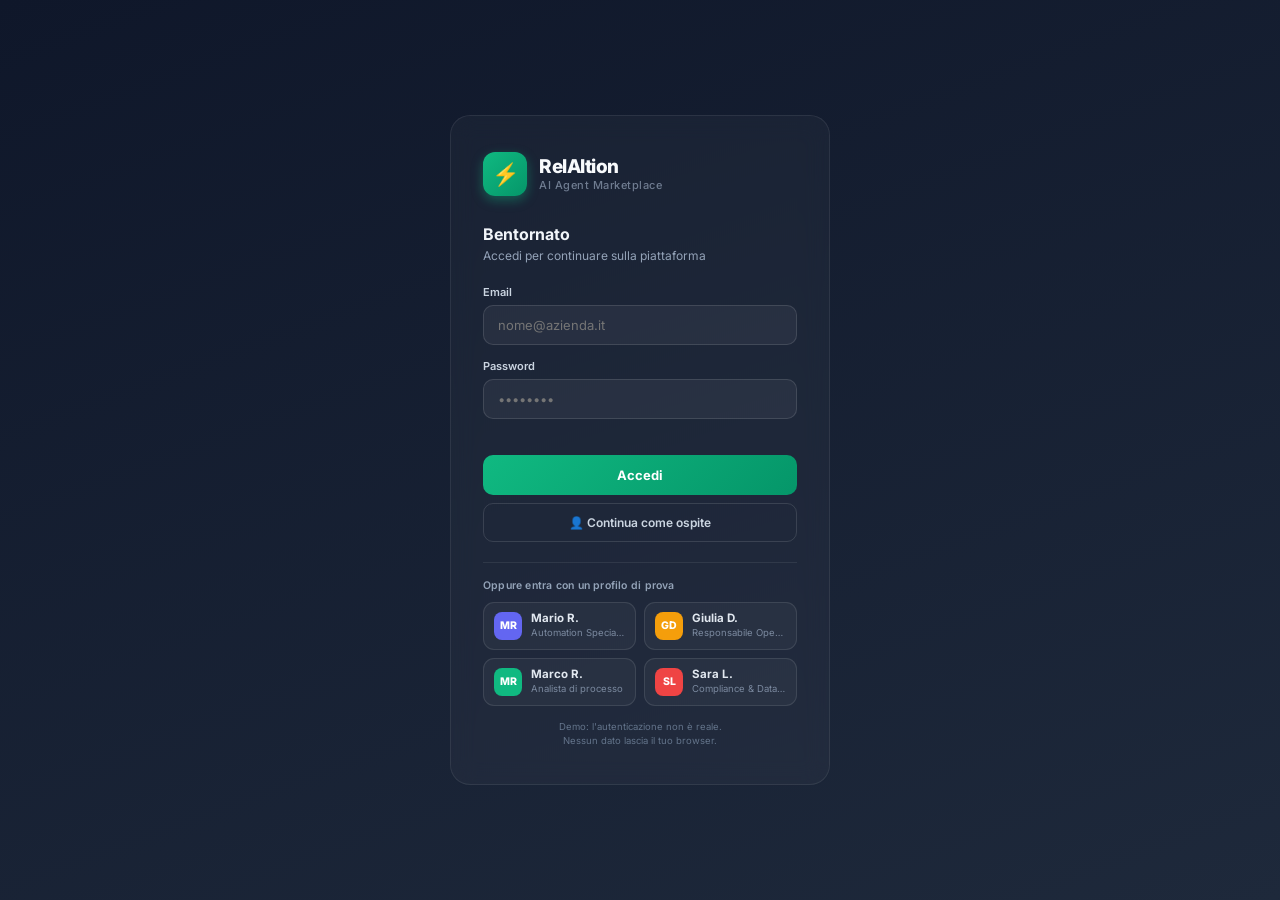
==== relaition-mvp/index.html @ 57f9f256 "update poc version" ====
<!DOCTYPE html>
<html lang="it">
<head>
<meta charset="UTF-8">
<meta name="viewport" content="width=device-width, initial-scale=1.0">
<title>RelAItion · AI Agent Marketplace</title>
<link href="https://fonts.googleapis.com/css2?family=Inter:wght@300;400;500;600;700;800;900&display=swap" rel="stylesheet">
<link rel="stylesheet" href="css/base.css">
<link rel="stylesheet" href="css/components.css">
<link rel="stylesheet" href="css/marketplace.css">
<link rel="stylesheet" href="css/builder.css">
<link rel="stylesheet" href="css/pages.css">
<link rel="manifest" href="manifest.webmanifest">
<meta name="theme-color" content="#10B981">
<link rel="icon" type="image/svg+xml" href="icon.svg">
<link rel="apple-touch-icon" href="icon.svg">
</head>
<body>
<div id="loginScreen" style="position:fixed;inset:0;background:linear-gradient(160deg,#0F172A 0%,#1E293B 100%);display:flex;align-items:center;justify-content:center;z-index:10000;font-family:Inter,sans-serif;padding:20px">
  <div style="width:100%;max-width:380px;background:rgba(255,255,255,.03);border:1px solid rgba(255,255,255,.08);border-radius:20px;padding:36px 32px;backdrop-filter:blur(12px)">
    <div style="display:flex;align-items:center;gap:12px;margin-bottom:28px">
      <div style="width:44px;height:44px;background:linear-gradient(135deg,#10B981,#059669);border-radius:12px;display:grid;place-items:center;font-size:22px;box-shadow:0 4px 12px rgba(16,185,129,.4)">⚡</div>
      <div><div style="color:#F8FAFC;font-size:19px;font-weight:800;letter-spacing:-.5px">RelAItion</div><div style="color:rgba(148,163,184,.7);font-size:11px;font-weight:500;letter-spacing:.5px">AI Agent Marketplace</div></div>
    </div>
    <div style="color:#F1F5F9;font-size:16px;font-weight:700;margin-bottom:4px">Bentornato</div>
    <div style="color:#94A3B8;font-size:12px;margin-bottom:22px">Accedi per continuare sulla piattaforma</div>
    <form id="loginForm" onsubmit="return doLogin(event)">
      <div style="margin-bottom:14px">
        <label style="display:block;color:#CBD5E1;font-size:11px;font-weight:600;margin-bottom:6px">Email</label>
        <input type="email" id="loginEmail" required placeholder="nome@azienda.it" style="width:100%;padding:11px 14px;border-radius:10px;border:1px solid rgba(255,255,255,.12);background:rgba(255,255,255,.05);color:#F1F5F9;font-size:13px;font-family:inherit">
      </div>
      <div style="margin-bottom:8px">
        <label style="display:block;color:#CBD5E1;font-size:11px;font-weight:600;margin-bottom:6px">Password</label>
        <input type="password" id="loginPassword" required placeholder="••••••••" style="width:100%;padding:11px 14px;border-radius:10px;border:1px solid rgba(255,255,255,.12);background:rgba(255,255,255,.05);color:#F1F5F9;font-size:13px;font-family:inherit">
      </div>
      <div id="loginError" style="color:#FCA5A5;font-size:11px;min-height:16px;margin-bottom:6px"></div>
      <button type="submit" style="width:100%;padding:12px;border:none;border-radius:10px;background:linear-gradient(135deg,#10B981,#059669);color:#fff;font-size:13px;font-weight:700;cursor:pointer;font-family:inherit;margin-top:6px">Accedi</button>
      <button type="button" onclick="doGuestLogin()" style="width:100%;padding:11px;border:1px solid rgba(255,255,255,.12);border-radius:10px;background:transparent;color:#CBD5E1;font-size:12px;font-weight:600;cursor:pointer;font-family:inherit;margin-top:8px">👤 Continua come ospite</button>
    </form>
    <!-- Selezione rapida degli account. Le password non si mostrano: cliccando
         una scheda vengono compilate nei campi, che è quello che serve per
         provare i profili senza doverle leggere da nessuna parte. -->
    <div style="margin-top:20px;padding-top:16px;border-top:1px solid rgba(255,255,255,.08)">
      <div style="color:#94A3B8;font-size:10.5px;font-weight:600;margin-bottom:10px;letter-spacing:.02em">Oppure entra con un profilo di prova</div>
      <div id="accountDemo" class="account-griglia"></div>
      <div style="color:#64748B;font-size:9.5px;text-align:center;margin-top:14px;line-height:1.5">Demo: l'autenticazione non è reale.<br>Nessun dato lascia il tuo browser.</div>
    </div>
  </div>
</div>
<div id="bootOverlay" style="position:fixed;inset:0;background:linear-gradient(160deg,#0F172A 0%,#1E293B 100%);color:#fff;display:flex;flex-direction:column;align-items:center;justify-content:center;z-index:9999;font-family:Inter,sans-serif;gap:12px">
  <div style="font-size:32px;width:44px;height:44px;background:linear-gradient(135deg,#10B981,#059669);border-radius:12px;display:grid;place-items:center;box-shadow:0 4px 12px rgba(16,185,129,.4)">⚡</div>
  <div style="font-size:13px;color:#94A3B8">Inizializzazione database locale (SQLite)...</div>
</div>
<div class="app">
<!-- SIDEBAR -->
<aside class="sidebar" id="sidebar">
  <div class="logo-area">
    <div style="display:flex;align-items:center;gap:8px">
      <div class="logo-row" style="flex:1;min-width:0" onclick="go('dashboard')" title="Torna alla Dashboard">
        <div class="logo-mark">⚡</div>
        <div><div class="logo-text">RelAItion</div><div class="logo-sub">AI Agent Marketplace</div></div>
      </div>
      <button class="sb-toggle" id="sbToggle" onclick="alternaMenu()" title="Riduci il menu" aria-label="Riduci il menu">☰</button>
    </div>
  </div>
  <nav>
    <div class="nav-group">Piattaforma</div>
    <div class="ni active" data-page="dashboard" onclick="go('dashboard')" title="Dashboard"><span class="ni-ic">📊</span><span class="ni-testo">Dashboard</span></div>
    <div class="ni" data-page="marketplace" onclick="go('marketplace')" title="Marketplace"><span class="ni-ic">🏪</span><span class="ni-testo">Marketplace</span><span class="ni-badge" id="mktBadge">18</span></div>
    <div class="ni" data-page="builder" onclick="go('builder')" title="Builder"><span class="ni-ic">🔧</span><span class="ni-testo">Builder</span><span class="ni-badge ni-etichetta" style="background:rgba(99,102,241,.15);color:#6366F1">AI</span></div>
    <div class="ni" data-page="myagents" onclick="go('myagents')" title="I miei agenti"><span class="ni-ic">📁</span><span class="ni-testo">I miei agenti</span><span class="ni-badge" id="pubBadge" style="display:none;background:#FEF3C7;color:#B45309"></span></div>
    <div class="ni" data-page="execlog" onclick="go('execlog')" title="Log Esecuzioni"><span class="ni-ic">📜</span><span class="ni-testo">Log Esecuzioni</span></div>
    <div class="ni" data-page="monitoraggio" onclick="go('monitoraggio')" title="Monitoraggio"><span class="ni-ic">📡</span><span class="ni-testo">Monitoraggio</span><span class="ni-badge" id="monBadge" style="background:rgba(239,68,68,.15);color:#EF4444;display:none">0</span></div>
    <div class="nav-group">Apprendimento</div>
    <div class="ni" data-page="learning" onclick="go('learning')" title="Learning Hub"><span class="ni-ic">🎓</span><span class="ni-testo">Learning Hub</span></div>
    <div class="ni" data-page="challenges" onclick="go('challenges')" title="Sfide &amp; Eventi"><span class="ni-ic">🏆</span><span class="ni-testo">Sfide &amp; Eventi</span></div>
    <div class="nav-group">Social</div>
    <div class="ni" data-page="community" onclick="go('community')" title="Community"><span class="ni-ic">💬</span><span class="ni-testo">Community</span></div>
    <div class="nav-group">Account</div>
    <div class="ni" data-page="profile" onclick="go('profile')" title="Profilo"><span class="ni-ic">👤</span><span class="ni-testo">Profilo</span></div>
  </nav>
  <div class="sidebar-footer">
    <div class="sf-row">
      <div style="display:flex;align-items:center;gap:10px;cursor:pointer;min-width:0" onclick="go('profile')" title="Apri il profilo">
        <div class="ava">MR</div>
        <div class="sf-info"><div class="sf-name">Mario R.</div><div class="sf-role">AI Agent Builder</div></div>
      </div>
      <span class="sf-esci" onclick="logout()" title="Esci dall&apos;account">
        <svg viewBox="0 0 24 24" fill="none" stroke="currentColor" stroke-width="2" stroke-linecap="round" stroke-linejoin="round" aria-hidden="true">
          <path d="M9 21H5a2 2 0 0 1-2-2V5a2 2 0 0 1 2-2h4"></path>
          <polyline points="16 17 21 12 16 7"></polyline>
          <line x1="21" y1="12" x2="9" y2="12"></line>
        </svg>Esci</span>
    </div>
  </div>
</aside>

<!-- MAIN -->
<div class="main">
  <!-- TOPBAR -->
  <header class="topbar">
    <span class="tb-title" id="tb-title">Dashboard</span>
    <span class="tb-sub" id="tb-sub">Panoramica piattaforma</span>
    <div class="tb-spacer"></div>
    <div class="tb-search"><span>🔍</span><input placeholder="Cerca agenti, corsi, post..." id="globalSearch" oninput="onGlobalSearch(this.value)"></div>
    <button class="tb-btn" id="btnInstallApp" onclick="installApp()" style="display:none" title="Installa RelAItion come applicazione sul computer">⬇️ Installa app</button>
    <div class="tb-icon-btn" title="Connessioni: cartelle, endpoint, database" onclick="openConnessioni()"><span>🔌</span></div>
    <div class="tb-icon-btn" title="La tua Knowledge Base" onclick="openKnowledgeBaseModal()"><span>📦</span></div>
    <div class="tb-icon-btn" onclick="toggleNotifications()"><span>🔔</span><div class="notif-dot"></div></div>
    <div class="notif-panel" id="notifPanel" onclick="event.stopPropagation()"></div>
    <button class="tb-btn primary" onclick="startNewAgent()">+ Nuovo Agente</button>
  </header>

  <div class="content">

    <!-- ═══ DASHBOARD ═══ -->
    <div class="page active" id="page-dashboard">
      <div class="page-pad">
        <div class="section-title" id="salutoDashboard">Buongiorno 👋</div>
        <div class="section-sub">Ecco una panoramica della tua attività sulla piattaforma.</div>

        <div class="stats-row">
          <div class="stat-card"><div class="stat-label">🤖 Agenti creati</div><div class="stat-val" id="dashAgentsVal">0</div><div class="stat-change stat-up" id="dashAgentsSub"></div></div>
          <div class="stat-card"><div class="stat-label">▶️ Esecuzioni totali</div><div class="stat-val" id="dashRunsVal">0</div><div class="stat-change stat-up" id="dashRunsSub"></div></div>
          <div class="stat-card"><div class="stat-label">🎓 Corsi completati</div><div class="stat-val"><span id="dashCoursesVal">0</span><span style="font-size:14px;color:var(--tx4)">/5</span></div><div class="stat-change stat-up" id="dashCoursesSub"></div></div>
          <div class="stat-card"><div class="stat-label">⭐ XP totali</div><div class="stat-val" id="dashXPVal">0</div><div class="stat-change stat-up" id="dashXPLevel">Livello 1</div></div>
        </div>

        <div class="grid-2">
          <div class="card">
            <div class="card-header"><div class="card-title">📈 Agenti più usati</div></div>
            <div id="dash-popular"></div>
          </div>
          <div class="card">
            <div class="card-header"><div class="card-title">🕐 Attività recente</div></div>
            <div id="dash-activity"></div>
          </div>
        </div>

        <div class="card mt-20">
          <div class="card-header"><div class="card-title">🚀 Quick Actions</div></div>
          <div style="display:flex;gap:12px;flex-wrap:wrap">
            <button class="tb-btn" onclick="startNewAgent()">🔧 Crea nuovo agente</button>
            <button class="tb-btn" onclick="go('marketplace')">🏪 Esplora marketplace</button>
            <button class="tb-btn" onclick="go('learning')">🎓 Continua a studiare</button>
            <button class="tb-btn" onclick="go('community')">💬 Vai al forum</button>
          </div>
        </div>

        <div class="grid-2 mt-20">
          <div class="card">
            <div class="card-header"><div class="card-title">💡 Consigliati per te</div><span class="badge badge-b">In base al tuo profilo</span></div>
            <div id="dash-suggestions"></div>
          </div>
          <div class="card">
            <div class="card-header"><div class="card-title">📢 Novità piattaforma</div></div>
            <div id="dash-news"></div>
          </div>
        </div>
      </div>
    </div>

    <!-- ═══ MARKETPLACE ═══ -->
    <div class="page" id="page-marketplace">
      <div class="page-pad">
        <div class="mkt-hero">
          <h1>Marketplace Agenti AI</h1>
          <p>Agenti verificati e pronti all'uso per ogni funzione aziendale. Installa in 1 clic, personalizza nel Builder, esegui con governance completa.</p>
          <div style="display:flex;gap:16px;margin-top:16px;flex-wrap:wrap">
            <div style="display:flex;align-items:center;gap:6px;font-size:12px;font-weight:600;color:var(--tx2)"><span style="font-size:16px">🛡️</span> AI Act & GDPR ready</div>
            <div style="display:flex;align-items:center;gap:6px;font-size:12px;font-weight:600;color:var(--tx2)"><span style="font-size:16px">📋</span> Audit log immutabile</div>
            <div style="display:flex;align-items:center;gap:6px;font-size:12px;font-weight:600;color:var(--tx2)"><span style="font-size:16px">🔒</span> Sandbox isolata</div>
            <div style="display:flex;align-items:center;gap:6px;font-size:12px;font-weight:600;color:var(--tx2)"><span style="font-size:16px">🇪🇺</span> Dati in EU</div>
          </div>
          <div style="display:flex;gap:8px;margin-top:16px">
            <button class="tb-btn primary" onclick="go('builder')">+ Crea il tuo agente</button>
            <button class="tb-btn" onclick="showToast('📖 Documentazione integrazioni: 63 connettori disponibili')">📖 Guida integrazioni</button>
            <button class="tb-btn" onclick="openReviewQueue()" id="reviewQueueBtn" style="color:#D97706;border-color:#FDE68A">🛡️ Revisiona pubblicazioni</button>
            <button class="tb-btn" onclick="openPublishHealthPanel()" id="pubHealthBtn" style="display:none">📈 Salute pubblicazioni</button>
          </div>
        </div>

        <div style="display:flex;justify-content:space-between;align-items:flex-start;gap:12px;flex-wrap:wrap;margin-bottom:4px">
          <div class="mkt-filters" id="mkt-filters" style="margin-bottom:16px;flex:1"></div>
          <select class="prop-select" style="width:auto;font-size:12px" onchange="setMktSort(this.value)">
            <option value="rating">⭐ Rating più alto</option>
            <option value="installs">📥 Più installati</option>
            <option value="name">🔤 Nome A-Z</option>
          </select>
        </div>
        <div class="mkt-grid" id="mkt-grid"></div>
      </div>
    </div>

    <!-- ═══ BUILDER ═══ -->
    <div class="page" id="page-builder" style="overflow:hidden">
      <div class="builder-wrap">
        <!-- Palette -->
        <div class="builder-sidebar">
          <div class="builder-sidebar-header">
            <h3>🧩 Blocchi</h3>
            <input class="palette-search" placeholder="Cerca blocchi..." id="paletteSearch" oninput="filterPalette(this.value)">
          </div>
          <div class="palette-tabs" style="flex-wrap:wrap">
            <div class="palette-tab active" data-cat="all" onclick="setPaletteCat('all',this)">Tutti</div>
            <div class="palette-tab" data-cat="trigger" onclick="setPaletteCat('trigger',this)">Trigger</div>
            <div class="palette-tab" data-cat="ai" onclick="setPaletteCat('ai',this)">AI</div>
            <div class="palette-tab" data-cat="crm" onclick="setPaletteCat('crm',this)">CRM</div>
            <div class="palette-tab" data-cat="comm" onclick="setPaletteCat('comm',this)">Comm</div>
            <div class="palette-tab" data-cat="erp" onclick="setPaletteCat('erp',this)">ERP</div>
            <div class="palette-tab" data-cat="action" onclick="setPaletteCat('action',this)">Tools</div>
            <div class="palette-tab" data-cat="data" onclick="setPaletteCat('data',this)">Data</div>
            <div class="palette-tab" data-cat="devops" onclick="setPaletteCat('devops',this)">DevOps</div>
            <div class="palette-tab" data-cat="logic" onclick="setPaletteCat('logic',this)">Logic</div>
            <div class="palette-tab" data-cat="guard" onclick="setPaletteCat('guard',this)">Controlli</div>
            <div class="palette-tab" data-cat="output" onclick="setPaletteCat('output',this)">Output</div>
          </div>
          <div class="palette-list" id="paletteList"></div>

          <!-- AI Integration Panel -->
          <div style="padding:12px;border-top:1px solid var(--bo)">
            <div class="ai-panel">
              <div class="ai-panel-title"><span class="sparkle">✨</span> Integrazione AI</div>
              <div style="margin-bottom:8px">
                <select class="prop-select" id="aiProvider" onchange="onAIProviderChange()">
                  <option value="claude">Anthropic Claude</option>
                  <option value="openai">OpenAI GPT</option>
                  <option value="gemini">Google Gemini</option>
                  <option value="mistral">Mistral AI</option>
                  <option value="locale"><!--💻-->Modello in locale (Ollama, LM Studio...)</option>
                  <option value="custom"><!--🔧-->Endpoint personalizzato</option>
                </select>
              </div>
              <div id="localeAIFields" style="display:none;margin-bottom:8px">
                <select class="prop-select" id="localePreset" onchange="onLocalePresetChange()" style="margin-bottom:6px">
                  <option value="ollama">Ollama: http://localhost:11434</option>
                  <option value="lmstudio">LM Studio: http://localhost:1234</option>
                  <option value="localai">LocalAI: http://localhost:8080</option>
                  <option value="jan">Jan: http://localhost:1337</option>
                  <option value="altro">Altro (indica l'indirizzo)</option>
                </select>
                <input class="ai-key-input" style="width:100%;margin-bottom:6px" id="localeUrl" placeholder="http://localhost:11434">
                <div style="display:flex;gap:6px;margin-bottom:6px">
                  <select class="prop-select" id="localeModel" style="flex:1"><option value="">— nessun modello rilevato —</option></select>
                  <button class="tb-btn" onclick="discoverLocalModels()" style="height:30px;font-size:11px;padding:0 10px" title="Cerca i modelli installati">🔄</button>
                </div>
                <div style="font-size:10px;color:var(--tx4);line-height:1.5">Nessuna chiave necessaria. Il modello gira sul tuo computer: i dati non escono dalla macchina.</div>
              </div>
              <div id="customAIFields" style="display:none;margin-bottom:8px">
                <input class="ai-key-input" style="width:100%;margin-bottom:6px" id="customAIUrl" placeholder="Base URL: https://.../v1">
                <input class="ai-key-input" style="width:100%" id="customAIModel" placeholder="Modello: llama3.1, mistral-large, gpt-4o...">
              </div>
              <div class="ai-key-row">
                <input class="ai-key-input" type="password" placeholder="sk-ant-api..." id="aiKeyInput">
                <button class="tb-btn" onclick="testAIKey()" style="height:30px;font-size:11px;padding:0 10px">Test</button>
              </div>
              <div id="openaiProxyField" style="display:none;margin-bottom:6px">
                <input class="ai-key-input" style="width:100%" id="openaiProxyUrl" placeholder="Proxy CORS (opzionale): http://localhost:8010/">
              </div>
              <div style="font-size:10px;color:var(--ac2);cursor:pointer;text-decoration:underline;margin-bottom:4px" onclick="openConnectionGuide()">ℹ️ Guida connessione e problemi CORS</div>
              <div class="ai-status" id="aiStatus"><span class="ai-dot idle"></span> Non configurato</div>
              <div style="font-size:10px;color:var(--tx4);margin-top:4px;line-height:1.5">💡 Puoi collegare più fornitori: ogni nodo AI sceglie il proprio, e se quello scelto non risponde la richiesta passa a un altro collegato.<br>🔑 La chiave resta in <strong>questa scheda</strong> finché non la chiudi, non viene scritta su disco né inclusa negli export. <span style="text-decoration:underline;cursor:pointer" onclick="dimenticaChiaviAI()">Rimuovila ora</span></div>
            </div>
          </div>
        </div>

        <!-- Colonna centrale: intestazione con la chat, poi il canvas.
             La barra stava SOPRA il canvas in posizione assoluta e copriva i
             nodi in alto: proprio dove sta il trigger, cioè l'inizio del
             flusso. Ora occupa una fascia propria e il canvas comincia sotto:
             non c'è più modo che i due si sovrappongano. -->
        <!-- Maniglia palette↔canvas: la larghezza della palette dipende da
             quanto sono lunghi i nomi dei connettori, che variano. -->
        <div class="bgrip bgrip-v" id="gripPalette" title="Trascina per ridimensionare"></div>
        <div class="builder-main">
          <!-- Nome del flusso aperto: senza, lavorando su piu' agenti non si
               sa quale si sta modificando, e si finisce per salvare sopra
               quello sbagliato. Cliccandolo si rinomina. -->
          <div class="builder-titolo" id="builderTitolo" onclick="rinominaFlusso()" title="Clicca per rinominare">
            <span class="bt-nome" id="builderTitoloNome">Nuovo agente</span>
            <span class="bt-stato" id="builderTitoloStato"></span>
            <span class="bt-edit">&#x270f;&#xfe0f;</span>
          </div>
          <div class="builder-header">
            <!-- AI Chat Builder -->
            <div class="chat-builder">
              <div class="chat-builder-bar">
                <span style="font-size:16px;padding-left:6px">✨</span>
                <span id="chatAIStatusDot" title="Stato AI" style="width:8px;height:8px;border-radius:50%;background:var(--tx4);flex-shrink:0"></span>
                <input id="chatBuilderInput" placeholder="Descrivi l'agente che vuoi creare... es: 'qualifica i lead in arrivo e notifica il sales team'" onkeydown="if(event.key==='Enter')aiGenerateWorkflow()">
                <button class="chat-builder-btn" id="chatBuilderBtn" onclick="aiGenerateWorkflow()">Genera</button>
              </div>
              <div class="chat-builder-hint" id="chatBuilderHint">🤖 AI Chat Builder: crea o modifica il workflow in linguaggio naturale</div>
              <div class="chat-sugg-wrap" id="chatSuggWrap">
                <div id="chatSuggestions" class="chat-sugg"></div>
              </div>
              <div id="composeHistory" class="compose-history" style="display:none"></div>
              <div id="composePreview" class="compose-preview" style="display:none"></div>
            </div>
          </div>
          <!-- Maniglia chat↔canvas: chi usa molto la chat vuole piu' spazio
               sopra, chi disegna lo vuole sul canvas. -->
          <div class="bgrip bgrip-h" id="gripHeader" title="Trascina per ridimensionare"></div>
        <div class="canvas-area" id="canvasArea">
          <div class="canvas-grid"></div>
          <svg id="edgeSvg" style="position:absolute;inset:0;width:100%;height:100%;pointer-events:none;z-index:4"></svg>
          <div id="builderCanvas"></div>
          <div class="canvas-controls">
            <button id="btnUndo" onclick="undoCanvas()" title="Annulla (Ctrl+Z)">↩︎</button>
            <button id="btnRedo" onclick="redoCanvas()" title="Ripristina (Ctrl+Y)">↪︎</button>
            <button onclick="bZoom(-1)">−</button>
            <span class="zoom-label" id="zoomLabel">100%</span>
            <button onclick="bZoom(1)">+</button>
            <button onclick="bResetView()" title="Reset vista">⊙</button>
            <button id="btnOrientamento" onclick="cambiaOrientamento()" title="Flusso verticale: clicca per passare a orizzontale">⇅</button>
            <button onclick="bAutoLayout()" title="Riordina il flusso">⊞</button>
            <button onclick="bFitView()" title="Adatta vista">⛶</button>
          </div>
          <!-- Exec log -->
          <div class="exec-log collapsed" id="execLog">
            <!-- Bordo superiore trascinabile: il registro si ridimensiona come
                 un pannello, invece di avere due sole altezze fisse. -->
            <div class="exec-log-grip" id="execLogGrip" title="Trascina per ridimensionare"></div>
            <div class="exec-log-header" onclick="toggleExecLog()">
              <span class="exec-log-dot" id="execDot"></span>
              <span>Registro esecuzione</span>
              <span style="flex:1"></span>
              <span style="font-size:10px;color:var(--tx4)" id="execCount">0 voci</span>
              <span class="tb-icon-btn" style="width:22px;height:22px;font-size:12px" id="execLogExport"
                    title="Esporta il registro di questa esecuzione" onclick="menuEsportaRegistro(event)">📥</span>
              <span class="tb-icon-btn" style="width:22px;height:22px;font-size:12px" id="execLogEspandi"
                    title="Espandi a tutta altezza" onclick="event.stopPropagation();espandiRegistro()">⤢</span>
              <span class="tb-icon-btn" style="width:22px;height:22px;font-size:12px"
                    title="Riduci" onclick="event.stopPropagation();riduciRegistro()">▾</span>
            </div>
            <div class="exec-log-body" id="execLogBody"></div>
          </div>
        </div>
        </div><!-- /builder-main -->

        <!-- Props panel -->
        <div class="bgrip bgrip-v" id="gripProps" title="Trascina per ridimensionare"></div>
        <div class="builder-props" id="builderProps">
          <div class="builder-props-header" style="flex-direction:column;align-items:stretch;gap:10px">
            <div style="display:flex;justify-content:space-between;align-items:center">
              <h3>⚙️ Proprietà</h3>
              <div style="display:flex;gap:6px;align-items:center">
                <span id="suggBadge" class="chip" onclick="checkWorkflow()" style="display:none;font-size:11px;color:#A21CAF;background:#FDF4FF;border:1px solid #F5D0FE;padding:3px 9px;border-radius:20px;cursor:pointer;font-weight:600"></span>
                <button class="tb-btn" onclick="startOnboardingTour()" title="Guida rapida: come costruire un workflow" style="width:28px;height:28px;padding:0;border-radius:50%"><center>&nbsp;&nbsp;❓</center></button>
              </div>
            </div>
            <div class="props-run-row">
              <button class="tb-btn primary" id="btnRun" onclick="runAgent()" title="Esegui il workflow con dati di esempio" style="flex:1;justify-content:center;height:34px;font-size:13px">▶️ Esegui</button>
              <button class="tb-btn" id="btnStop" onclick="stopAgentRun()" title="Interrompi subito l'esecuzione in corso" disabled style="flex:0 0 116px;justify-content:center;height:34px;font-size:13px;color:#EF4444;border-color:#FEE2E2;opacity:.4">⏹️ Interrompi</button>
            </div>
            <div class="props-toolbar">
              <button class="tb-btn" onclick="checkWorkflow()" title="Verifica struttura e presidi consigliati">🔍 Verifica</button>
              <button class="tb-btn" onclick="newBlankAgent()" title="Svuota il canvas e inizia un nuovo agente">🆕 Nuovo</button>
              <button class="tb-btn" onclick="openContextModal()" title="Contesto generale del workflow: istruzioni che tutti i nodi AI rispettano" style="color:#7C3AED;border-color:#EDE9FE">📋 Contesto</button>
              <button class="tb-btn" onclick="saveAgent()" title="Salva con un nome nel database">💾 Salva</button>
              <button class="tb-btn" onclick="exportAgent()" title="Scarica il workflow come file JSON">📄 Esporta</button>
              <button class="tb-btn" onclick="generatePythonCode()" title="Genera uno script Python eseguibile" style="color:#3776AB;border-color:#DBEAFE">🐍 Python</button>
              <button class="tb-btn" onclick="openDeployModal()" title="Metti in produzione: esecuzione automatica pianificata o su evento" style="color:#D97706;border-color:#FDE68A">⏱️ Pianifica</button>
              <button class="tb-btn" onclick="openPublishModal()" title="Pubblica nel Marketplace (in attesa di revisione)" style="color:var(--ac2);border-color:var(--ac2-l)">🚀 Pubblica</button>
            </div>
          </div>
          <div class="props-body" id="propsBody">
            <div style="text-align:center;padding:40px 20px;color:var(--tx4)">
              <div style="font-size:32px;margin-bottom:8px">👈</div>
              <div style="font-size:13px;font-weight:600">Seleziona un nodo</div>
              <div style="font-size:11px;margin-top:4px">Clicca su un nodo nel canvas per configurarlo</div>
            </div>
          </div>
        </div>
      </div>
    </div>

    <!-- ═══ MY AGENTS ═══ -->
    <div class="page" id="page-myagents">
      <div class="page-pad">
        <div class="section-title">I miei agenti</div>
        <div class="section-sub">Agenti che hai creato o installato dal marketplace.</div>
        <div id="myagents-grid"></div>
      </div>
    </div>


    <!-- ═══ EXEC LOG ═══ -->
    <div class="page" id="page-execlog">
      <div class="page-pad">
        <div class="section-title">📜 Log Esecuzioni</div>
        <div class="section-sub">Storico completo delle esecuzioni dei tuoi agenti: audit trail personale con esito, durata e dettaglio nodi.</div>
        <div id="execlog-content"></div>
      </div>
    </div>

    <!-- ═══ GOVERNO DELLA PIATTAFORMA ═══ -->
    <div class="page" id="page-monitoraggio">
      <div class="page-pad">
        <div class="section-title">📡 Monitoraggio della piattaforma</div>
        <div class="section-sub">Vista complessiva su tutta la piattaforma: totali, medie per utente, presidio e segnali di rischio. Ogni numero è calcolato sui dati reali, non stimato.</div>
        <div id="monitoraggio-body"></div>
      </div>
    </div>


    <!-- ═══ LEARNING HUB ═══ -->
    <div class="page" id="page-learning">
      <div class="page-pad">
        <div id="learn-main">
          <div class="learn-hero">
            <h1>🎓 Learning Hub</h1>
            <p style="font-size:14px;color:var(--tx2);max-width:560px;line-height:1.6">Percorsi adattivi basati sul tuo ruolo. Progredisci attraverso i 4 livelli di certificazione: da AI Aspirant ad AI Ambassador.</p>
            <div style="display:flex;gap:8px;margin-top:18px;flex-wrap:wrap" id="levelTrack">
              <div style="flex:1;min-width:130px;background:var(--card);border:2px solid var(--ac);border-radius:12px;padding:12px;position:relative"><div style="font-size:18px">🌱</div><div style="font-size:12px;font-weight:700;margin-top:4px">AI Aspirant</div><div style="font-size:10px;color:var(--tx4)">Livello 1 · Completato ✓</div></div>
              <div style="flex:1;min-width:130px;background:var(--card);border:2px solid var(--ac3);border-radius:12px;padding:12px"><div style="font-size:18px">⚙️</div><div style="font-size:12px;font-weight:700;margin-top:4px">AI Practitioner</div><div style="font-size:10px;color:#D97706;font-weight:600">Livello 2 · In corso: 40%</div></div>
              <div style="flex:1;min-width:130px;background:var(--bg2);border:2px solid var(--bo);border-radius:12px;padding:12px;opacity:.7"><div style="font-size:18px">🏆</div><div style="font-size:12px;font-weight:700;margin-top:4px">AI Champion</div><div style="font-size:10px;color:var(--tx4)">Livello 3 · Bloccato 🔒</div></div>
              <div style="flex:1;min-width:130px;background:var(--bg2);border:2px solid var(--bo);border-radius:12px;padding:12px;opacity:.7"><div style="font-size:18px">👑</div><div style="font-size:12px;font-weight:700;margin-top:4px">AI Ambassador</div><div style="font-size:10px;color:var(--tx4)">Livello 4 · Bloccato 🔒</div></div>
            </div>
            <div class="learn-progress">
              <div class="learn-progress-bar"><div class="learn-progress-fill" id="learnProgressFill" style="width:40%"></div></div>
              <div class="learn-progress-text" id="learnProgressText">40% completato</div>
            </div>
          </div>
          <div id="learn-guida"></div>
          <div class="tabs">
            <div class="tab active" onclick="setLearnTab('paths',this)">Percorsi</div>
            <div class="tab" onclick="setLearnTab('certs',this)">Certificazioni</div>
            <div class="tab" onclick="setLearnTab('resources',this)">Risorse</div>
          </div>
          <div id="learn-tab-content">
            <div class="path-grid" id="pathGrid"></div>
          </div>
        </div>
        <div id="learn-detail" class="lesson-view"></div>
      </div>
    </div>

    <!-- ═══ CHALLENGES ═══ -->
    <div class="page" id="page-challenges">
      <div class="page-pad">
        <div class="section-title">🏆 Sfide & Eventi</div>
        <div class="section-sub">Hackathon, competizioni e sfide a tema per guadagnare XP e badge.</div>
        <div id="challenges-content"></div>
        <div id="challenges-detail" class="lesson-view"></div>
      </div>
    </div>

    <!-- ═══ COMMUNITY ═══ -->
    <div class="page" id="page-community">
      <div class="page-pad">
        <div class="section-title">💬 Community</div>
        <div class="section-sub">Condividi, chiedi e impara dalla community di AI agent builders.</div>
        <div class="community-grid">
          <div>
            <!-- Il pulsante stava in fondo alla lista: con quindici post
                 significava scorrere quasi cinquemila pixel per scrivere.
                 Chi vuole pubblicare lo decide prima di leggere, non dopo. -->
            <div style="display:flex;gap:8px;margin-bottom:16px;flex-wrap:wrap;align-items:center">
              <div style="display:flex;gap:8px;flex-wrap:wrap;flex:1" id="forumFilters"></div>
              <button class="tb-btn primary" style="height:32px;font-size:12px;white-space:nowrap" onclick="openNewPost()">+ Nuovo post</button>
            </div>
            <div id="posts-list"></div>
          </div>
          <div>
            <div class="com-sidebar-card">
              <h3>🏅 Leaderboard</h3>
              <div id="leaderboard"></div>
            </div>
            <div class="com-sidebar-card">
              <h3>📅 Prossimi eventi</h3>
              <div id="events-list"></div>
            </div>
            <div class="com-sidebar-card">
              <h3>🔥 Tag popolari</h3>
              <div id="popular-tags" style="display:flex;flex-wrap:wrap;gap:6px"></div>
            </div>
          </div>
        </div>
      </div>
    </div>

    <!-- ═══ PROFILE ═══ -->
    <div class="page" id="page-profile">
      <div class="page-pad">
        <div class="profile-header">
          <div class="profile-avatar">BM</div>
          <div>
            <div class="profile-name">Mario R.</div>
            <div class="profile-role">AI Agent Builder · Rome Business School</div>
            <div class="profile-stats">
              <div class="profile-stat"><div class="profile-stat-val" id="profileAgentsVal">0</div><div class="profile-stat-label">Agenti</div></div>
              <div class="profile-stat"><div class="profile-stat-val" id="profileRunsVal">0</div><div class="profile-stat-label">Esecuzioni</div></div>
              <div class="profile-stat"><div class="profile-stat-val" id="profileXPVal">0</div><div class="profile-stat-label">XP</div></div>
              <div class="profile-stat"><div class="profile-stat-val" id="profileLevelVal">Lv.1</div><div class="profile-stat-label">Livello</div></div>
            </div>
          </div>
          <!-- Il pulsante vive su un'intestazione scura: con lo sfondo chiaro
               di .tb-btn il testo bianco spariva e si vedeva solo l'emoji. -->
          <div style="margin-left:auto"><button class="tb-btn btn-su-scuro" onclick="toggleProfileEdit()">✏️ Modifica profilo</button></div>
        </div>

        <div class="profile-grid">
          <div>
            <div class="card mb-16">
              <div class="card-header"><div class="card-title">📁 Il tuo lavoro</div></div>
              <div id="profile-work"></div>
            </div>
            <div class="card mb-16">
              <div class="card-header"><div class="card-title">🏅 Badge</div></div>
              <div class="badge-shelf" id="badge-shelf"></div>
            </div>
            <div class="card">
              <div class="card-header"><div class="card-title">📊 Competenze</div></div>
              <div id="skills-chart"></div>
            </div>
          </div>
          <div>
            <div class="card mb-16">
              <div class="card-header"><div class="card-title">🕐 Attività recente</div></div>
              <div id="profile-activity"></div>
            </div>
            <div class="card mb-16">
              <div class="card-header"><div class="card-title">🛡️ Governance</div></div>
              <div id="profile-governance"></div>
              <div id="profile-obiettivi" style="margin-top:16px"></div>
            </div>
            <div class="card">
              <div class="card-header"><div class="card-title">⚙️ Preferenze</div></div>
              <div id="profile-prefs"></div>
            </div>
          </div>
        </div>
      </div>
    </div>

  </div><!-- /content -->
</div><!-- /main -->
</div><!-- /app -->

<div class="toast-wrap" id="toastWrap"></div>

<!-- Modal overlay -->
<div class="modal-overlay" id="modalOverlay" onclick="if(event.target===this)closeModal()">
  <div class="modal" id="modalContent"></div>
</div>
<script src="lib/sqljs/sql-wasm.js"></script>
<script src="lib/sqljs/sql-wasm-inline.js"></script>
<script src="js/state.js"></script>
<script src="js/db.js"></script>
<script src="js/guardrails.js"></script>
<script src="js/policies.js"></script>
<script src="js/storage.js"></script>
<script src="js/router.js"></script>
<script src="js/fileout.js"></script>
<script src="js/fileread.js"></script>
<script src="js/cloudsave.js"></script>
<script src="js/mailer.js"></script>
<script src="js/webhook.js"></script>
<script src="js/utenti.js"></script>
<script src="js/connessioni.js"></script>
<script src="js/connessioni-ui.js"></script>
<script src="js/explain.js"></script>
<script src="js/kb.js"></script>
<script src="js/community.js"></script>
<script src="js/sfide-contenuti.js"></script>
<script src="js/lezioni-risorse.js"></script>
<script src="js/publish.js"></script>
<script src="js/governance.js"></script>
<script src="js/seed-demo.js"></script>
<script src="js/tour.js"></script>
<script src="js/ai-client.js"></script>
<script src="js/chat-compose.js"></script>
<script src="js/agent-runtime.js"></script>
<script src="js/builder.js"></script>
<script src="js/sfide.js"></script>
<script src="js/lezioni-pratica.js"></script>
<script src="js/recensioni.js"></script>
<script src="js/recensioni-seed.js"></script>
<script src="js/pubblicazioni.js"></script>
<script src="js/marketplace.js"></script>
<script src="js/pages.js"></script>
<script src="js/lessons-piattaforma.js"></script>
<script src="js/lessons-fondamenti.js"></script>
<script src="js/modals.js"></script>
<script src="js/main.js"></script>
</body>
</html>
---- relaition-mvp/css/base.css ----
*{box-sizing:border-box;margin:0;padding:0}
:root{
  --ac:#10B981;--ac-d:#059669;--ac-l:#D1FAE5;--ac-ul:#ECFDF5;
  --ac2:#6366F1;--ac2-d:#4F46E5;--ac2-l:#E0E7FF;
  --ac3:#F59E0B;--ac3-l:#FEF3C7;
  --bg:#F8FAFC;--bg2:#F1F5F9;--bg3:#E2E8F0;
  --card:#FFFFFF;--card-h:#F8FAFC;
  --tx:#0F172A;--tx2:#334155;--tx3:#64748B;--tx4:#94A3B8;
  --bo:#E2E8F0;--bo2:#CBD5E1;
  --r:8px;--rl:12px;--rxl:16px;--r2xl:20px;
  --sh:0 1px 3px rgba(0,0,0,.06),0 1px 2px rgba(0,0,0,.04);
  --sh-md:0 4px 6px -1px rgba(0,0,0,.07),0 2px 4px -2px rgba(0,0,0,.05);
  --sh-lg:0 10px 15px -3px rgba(0,0,0,.08),0 4px 6px -4px rgba(0,0,0,.04);
  --sh-xl:0 20px 25px -5px rgba(0,0,0,.1),0 8px 10px -6px rgba(0,0,0,.06);
  --glass:rgba(255,255,255,.7);--glass-b:blur(12px);
  --trans:all .2s cubic-bezier(.4,0,.2,1);
}
html,body{height:100%;font-family:'Inter',system-ui,-apple-system,sans-serif;color:var(--tx);background:var(--bg);overflow:hidden;-webkit-font-smoothing:antialiased}
.app{display:flex;height:100vh}

/* ─── SIDEBAR ─── */
.sidebar{width:240px;background:linear-gradient(180deg,#0F172A 0%,#1E293B 100%);display:flex;flex-direction:column;flex-shrink:0;z-index:50}
.logo-area{padding:20px;border-bottom:1px solid rgba(255,255,255,.08)}
.logo-row{display:flex;align-items:center;gap:12px;cursor:pointer;border-radius:10px;padding:4px;margin:-4px;transition:background .15s}
.logo-row:hover{background:rgba(255,255,255,.06)}
.logo-mark{width:36px;height:36px;background:linear-gradient(135deg,#10B981,#059669);border-radius:10px;display:grid;place-items:center;font-size:18px;box-shadow:0 4px 12px rgba(16,185,129,.4)}
.logo-text{color:#F8FAFC;font-size:16px;font-weight:800;letter-spacing:-.5px}
.logo-sub{color:rgba(148,163,184,.7);font-size:10px;font-weight:500;letter-spacing:.5px;margin-top:2px}
.sidebar nav{flex:1;padding:8px 12px;overflow-y:auto}
.nav-group{padding:16px 8px 6px;font-size:10px;font-weight:600;color:rgba(148,163,184,.5);letter-spacing:1.2px;text-transform:uppercase}
.ni{display:flex;align-items:center;gap:10px;padding:9px 12px;font-size:13px;cursor:pointer;color:rgba(203,213,225,.7);border-radius:8px;transition:var(--trans);user-select:none;margin:1px 0;font-weight:500}
.ni:hover{color:#F1F5F9;background:rgba(255,255,255,.06)}
.ni.active{color:#fff;background:linear-gradient(135deg,rgba(16,185,129,.2),rgba(16,185,129,.08));box-shadow:inset 0 0 0 1px rgba(16,185,129,.3)}
.ni.active .ni-ic{color:#10B981}
.ni-ic{font-size:15px;width:20px;text-align:center;flex-shrink:0}
.ni-badge{margin-left:auto;background:rgba(16,185,129,.15);color:#10B981;font-size:10px;font-weight:700;padding:2px 7px;border-radius:10px}
.sidebar-footer{padding:16px;border-top:1px solid rgba(255,255,255,.06)}
.sf-row{display:flex;align-items:center;justify-content:space-between;gap:10px;cursor:pointer;padding:8px;border-radius:8px;transition:var(--trans)}
.sf-row:hover{background:rgba(255,255,255,.06)}
.ava{width:34px;height:34px;border-radius:10px;background:linear-gradient(135deg,#6366F1,#4F46E5);display:grid;place-items:center;font-size:13px;font-weight:700;color:#fff;flex-shrink:0}
.sf-info{flex:1;min-width:0}
.sf-name{color:#F1F5F9;font-size:12px;font-weight:600}
.sf-role{color:rgba(148,163,184,.6);font-size:10px}

/* ─── MAIN ─── */
.main{flex:1;display:flex;flex-direction:column;overflow:hidden;background:var(--bg)}
.topbar{height:56px;background:var(--card);border-bottom:1px solid var(--bo);display:flex;align-items:center;padding:0 24px;gap:12px;flex-shrink:0}
.tb-title{font-size:16px;font-weight:700;color:var(--tx)}
.tb-sub{font-size:12px;color:var(--tx3);margin-left:4px}
.tb-spacer{flex:1}
.tb-search{display:flex;align-items:center;gap:8px;background:var(--bg2);border:1px solid var(--bo);border-radius:8px;padding:6px 12px;width:280px;transition:var(--trans)}
.tb-search:focus-within{border-color:var(--ac);box-shadow:0 0 0 3px rgba(16,185,129,.1)}
.tb-search input{border:none;outline:none;background:none;font-size:12px;font-family:inherit;color:var(--tx);flex:1}
.tb-search input::placeholder{color:var(--tx4)}
.tb-btn{height:32px;padding:0 14px;border-radius:8px;border:1px solid var(--bo);background:var(--card);font-size:12px;font-weight:600;cursor:pointer;transition:var(--trans);display:inline-flex;align-items:center;gap:6px;color:var(--tx2);font-family:inherit}
.tb-btn:hover{background:var(--bg2);border-color:var(--bo2)}
.tb-btn.primary{background:linear-gradient(135deg,#10B981,#059669);color:#fff;border:none;box-shadow:0 2px 8px rgba(16,185,129,.3)}
.tb-btn.primary:hover{box-shadow:0 4px 12px rgba(16,185,129,.4);transform:translateY(-1px)}
.tb-icon-btn{width:36px;height:36px;border-radius:10px;border:1px solid var(--bo);background:var(--card);display:grid;place-items:center;cursor:pointer;transition:var(--trans);font-size:16px;position:relative}
.tb-icon-btn:hover{background:var(--bg2)}
.notif-dot{position:absolute;top:6px;right:6px;width:7px;height:7px;background:#EF4444;border-radius:50%;border:2px solid var(--card)}

.content{flex:1;overflow-y:auto;padding:0}
.page{display:none;height:100%;overflow-y:auto}
.page.active{display:block}
.page-pad{padding:24px 28px}

/* ─── SCROLLBAR ─── */
::-webkit-scrollbar{width:6px;height:6px}
::-webkit-scrollbar-track{background:transparent}
::-webkit-scrollbar-thumb{background:var(--bg3);border-radius:10px}
::-webkit-scrollbar-thumb:hover{background:var(--bo2)}

/* ─── RESPONSIVE UTILS ─── */
.grid-2{display:grid;grid-template-columns:1fr 1fr;gap:16px}
.flex-center{display:flex;align-items:center}
.gap-8{gap:8px}.gap-12{gap:12px}.gap-16{gap:16px}
.mt-12{margin-top:12px}.mt-16{margin-top:16px}.mt-20{margin-top:20px}.mt-24{margin-top:24px}
.mb-8{margin-bottom:8px}.mb-12{margin-bottom:12px}.mb-16{margin-bottom:16px}
.text-sm{font-size:12px}.text-xs{font-size:11px}
.fw-600{font-weight:600}.fw-700{font-weight:700}
.color-muted{color:var(--tx3)}

/* ── Schede degli account nella schermata di accesso ──
   Erano un elenco verticale con la password scritta sotto: occupava mezza
   schermata e mostrava una credenziale che non serve leggere, visto che
   cliccando la scheda viene compilata da sola. */
.account-griglia{display:grid;grid-template-columns:minmax(0,1fr) minmax(0,1fr);gap:8px}
.account-scheda{display:flex;align-items:center;gap:9px;padding:9px 10px;border-radius:11px;min-width:0;
  border:1px solid rgba(255,255,255,.10);background:rgba(255,255,255,.04);cursor:pointer;
  font-family:inherit;text-align:left;transition:background .15s,border-color .15s,transform .1s}
.account-scheda:hover{background:rgba(255,255,255,.10);border-color:rgba(255,255,255,.24)}
.account-scheda:active{transform:scale(.97)}
.account-ava{width:28px;height:28px;border-radius:8px;color:#fff;display:grid;place-items:center;
  font-size:10.5px;font-weight:800;flex-shrink:0}
.account-testo{min-width:0;flex:1;display:flex;flex-direction:column;gap:1px;overflow:hidden}
.account-nome{color:#E2E8F0;font-size:11.5px;font-weight:700;line-height:1.2}
.account-ruolo{color:#7C8AA0;font-size:9.5px;line-height:1.25;
  white-space:nowrap;overflow:hidden;text-overflow:ellipsis}

/* ─── BARRA LATERALE COLLASSABILE ───
   Il menu occupava 240px fissi anche quando servivano al canvas del Builder.
   Collassato resta la sola colonna delle icone: la navigazione non sparisce,
   si comprime — nascondere del tutto le voci costringerebbe a riaprirlo per
   ogni spostamento, che è peggio del problema che risolve.

   La prima versione comprimeva e basta: logo e hamburger restavano affiancati
   dentro 64px, le icone erano quelle da 15px pensate per stare accanto a del
   testo, e i gruppi sparivano lasciando dieci voci in fila indiana. Qui la
   colonna stretta è trattata come una disposizione a sé — verticale, centrata,
   con icone più grandi e i gruppi conservati come separatori. */
.sidebar{transition:width .18s ease}
.sidebar.compatta{width:68px}

/* Testi via, icone al centro. */
.sidebar.compatta .logo-text,
.sidebar.compatta .logo-sub,
.sidebar.compatta .ni-testo,
.sidebar.compatta .sf-info,
.sidebar.compatta .sf-esci{display:none}

/* Logo e comando sopra/sotto invece che affiancati: in 68px non ci stanno
   accanto, e schiacciarli produce esattamente il disordine che si vedeva. */
.sidebar.compatta .logo-area{padding:14px 0 12px}
.sidebar.compatta .logo-area > div{flex-direction:column;gap:10px;align-items:center}
.sidebar.compatta .logo-row{justify-content:center;gap:0;padding:0;margin:0;flex:none}
.sidebar.compatta .logo-mark{width:38px;height:38px;font-size:19px}

.sidebar.compatta nav{padding:10px 0;display:flex;flex-direction:column;align-items:center;gap:2px}

/* Ogni voce è un quadrato con angoli arrotondati: bersaglio ampio, allineato,
   e uno stato attivo che si legge come un pulsante invece che come una barra. */
.sidebar.compatta .ni{
  position:relative;width:44px;height:44px;padding:0;margin:0;gap:0;
  justify-content:center;border-radius:12px}
.sidebar.compatta .ni-ic{font-size:19px;width:auto}
.sidebar.compatta .ni.active{box-shadow:inset 0 0 0 1px rgba(16,185,129,.35)}

/* I gruppi non spariscono: diventano una linea. Perdono il nome, non la
   funzione di separare piattaforma, apprendimento, social e account. */
.sidebar.compatta .nav-group{
  display:block;width:26px;height:1px;padding:0;margin:9px 0;font-size:0;
  background:rgba(255,255,255,.12);overflow:hidden}

/* Il contatore diventa un punto ancorato all'angolo dell'icona: perde il
   numero, non il fatto che qualcosa richiede attenzione. */
.sidebar.compatta .ni-badge{
  position:absolute;top:7px;right:7px;transform:none;
  min-width:9px;width:9px;height:9px;padding:0;font-size:0;line-height:0;
  border-radius:50%;background:#10B981;
  box-shadow:0 0 0 2px #16233c}

.sidebar.compatta .sidebar-footer{padding:12px 0}
.sidebar.compatta .sf-row{justify-content:center;padding:0;gap:0}
.sidebar.compatta .ava{width:36px;height:36px}

.sb-toggle{width:30px;height:30px;border-radius:9px;display:grid;place-items:center;cursor:pointer;
  color:rgba(203,213,225,.7);flex-shrink:0;transition:var(--trans);font-size:15px;line-height:1;
  background:rgba(255,255,255,.05);border:none;padding:0}
.sb-toggle:hover{background:rgba(255,255,255,.12);color:#F1F5F9}

/* Uscita: l'icona della porta non si capiva. Un controllo etichettato, con
   la freccia che esce dal riquadro, si legge senza doverci passare sopra. */
.sf-esci{display:flex;align-items:center;gap:6px;cursor:pointer;flex-shrink:0;
  color:rgba(203,213,225,.6);font-size:11px;font-weight:600;padding:6px 9px;border-radius:8px;
  transition:var(--trans);border:1px solid transparent}
.sf-esci:hover{color:#FCA5A5;background:rgba(239,68,68,.12);border-color:rgba(239,68,68,.25)}
.sf-esci svg{width:14px;height:14px;flex-shrink:0}

/* Un'etichetta non e' un contatore: «AI» accanto al Builder dice cos'e' quel
   nodo, non che qualcosa richiede attenzione. Trasformarla in un punto verde
   come gli avvisi la faceva leggere come un allarme, quindi nel menu compatto
   sparisce invece di diventare un pallino. */
.sidebar.compatta .ni-badge.ni-etichetta{display:none}
---- relaition-mvp/css/components.css ----
/* ─── CARDS ─── */
.card{background:var(--card);border:1px solid var(--bo);border-radius:var(--rl);padding:20px;transition:var(--trans)}
.card:hover{box-shadow:var(--sh-md);border-color:var(--bo2)}
.card-header{display:flex;align-items:center;justify-content:space-between;margin-bottom:16px}
.card-title{font-size:14px;font-weight:700}
.section-title{font-size:22px;font-weight:800;letter-spacing:-.5px;margin-bottom:4px}
.section-sub{font-size:13px;color:var(--tx3);margin-bottom:20px;line-height:1.5}

/* ─── STAT CARDS ─── */
.stats-row{display:grid;grid-template-columns:repeat(4,1fr);gap:16px;margin-bottom:24px}
.stat-card{background:var(--card);border:1px solid var(--bo);border-radius:var(--rl);padding:18px 20px;transition:var(--trans)}
.stat-card:hover{transform:translateY(-2px);box-shadow:var(--sh-md)}
.stat-label{font-size:11px;font-weight:600;color:var(--tx3);text-transform:uppercase;letter-spacing:.5px;margin-bottom:8px;display:flex;align-items:center;gap:6px}
.stat-val{font-size:28px;font-weight:800;letter-spacing:-1px}
.stat-change{font-size:11px;font-weight:600;margin-top:4px}
.stat-up{color:#10B981}.stat-down{color:#EF4444}

/* ─── BADGES / TAGS ─── */
.badge{display:inline-flex;align-items:center;gap:4px;padding:3px 10px;border-radius:20px;font-size:11px;font-weight:600}
.badge-g{background:var(--ac-l);color:var(--ac-d)}
.badge-b{background:var(--ac2-l);color:var(--ac2-d)}
.badge-y{background:var(--ac3-l);color:#D97706}
.badge-r{background:#FEE2E2;color:#DC2626}
.badge-p{background:#F3E8FF;color:#7C3AED}
.badge-gray{background:var(--bg2);color:var(--tx3)}

/* ─── TABS ─── */
.tabs{display:flex;gap:2px;border-bottom:2px solid var(--bo);margin-bottom:20px}
.tab{padding:10px 18px;font-size:13px;font-weight:600;color:var(--tx3);cursor:pointer;border-bottom:2px solid transparent;margin-bottom:-2px;transition:var(--trans)}
.tab:hover{color:var(--tx)}
.tab.active{color:var(--ac);border-bottom-color:var(--ac)}

/* ─── MODAL ─── */
.modal-overlay{position:fixed;inset:0;background:rgba(15,23,42,.5);backdrop-filter:blur(4px);z-index:200;display:none;place-items:center}
.modal-overlay.show{display:grid}
.modal{background:var(--card);border-radius:var(--rxl);box-shadow:var(--sh-xl);width:90%;max-width:680px;max-height:85vh;overflow-y:auto;padding:28px}
.modal-lg{max-width:820px}
.modal h2{font-size:18px;font-weight:800;margin-bottom:4px}
.modal-close{width:32px;height:32px;border-radius:8px;border:none;background:var(--bg2);cursor:pointer;display:grid;place-items:center;font-size:16px;transition:var(--trans)}
.modal-close:hover{background:var(--bg3)}

/* ─── TOAST ─── */
.toast-wrap{position:fixed;top:20px;right:20px;z-index:999;display:flex;flex-direction:column;gap:8px}
.toast{background:var(--tx);color:#fff;padding:12px 20px;border-radius:10px;font-size:13px;font-weight:500;box-shadow:var(--sh-xl);display:flex;align-items:center;gap:8px;animation:toastIn .3s}
@keyframes toastIn{from{opacity:0;transform:translateY(-10px)}to{opacity:1;transform:none}}

/* Import/Export modal */
.import-drop{border:2px dashed var(--bo2);border-radius:var(--rl);padding:32px;text-align:center;cursor:pointer;transition:var(--trans)}
.import-drop:hover{border-color:var(--ac);background:var(--ac-ul)}
.import-drop.dragover{border-color:var(--ac);background:var(--ac-l)}

/* Notification panel */
.notif-panel{position:fixed;top:56px;right:20px;width:340px;background:var(--card);border:1px solid var(--bo);border-radius:var(--rl);box-shadow:var(--sh-xl);z-index:100;display:none;max-height:400px;overflow-y:auto}
.notif-panel.show{display:block}
.notif-item{padding:12px 16px;border-bottom:1px solid var(--bg2);display:flex;gap:10px;align-items:flex-start;cursor:pointer;transition:var(--trans)}
.notif-item:hover{background:var(--bg2)}
.notif-item.unread{background:var(--ac-ul)}

/* ═══ VISUAL POLISH v8 ═══ */
@keyframes pageIn{from{opacity:0;transform:translateY(8px)}to{opacity:1;transform:none}}
.page.active{animation:pageIn .35s cubic-bezier(.4,0,.2,1)}
@keyframes gradShift{0%,100%{background-position:0% 50%}50%{background-position:100% 50%}}
.mkt-hero,.learn-hero{background-size:200% 200%;animation:gradShift 12s ease infinite}
.logo-mark{animation:logoPulse 4s ease-in-out infinite}
@keyframes logoPulse{0%,100%{box-shadow:0 4px 12px rgba(16,185,129,.4)}50%{box-shadow:0 4px 24px rgba(16,185,129,.7)}}
.ni.active{position:relative;overflow:hidden}
.ni.active::after{content:'';position:absolute;left:0;top:0;bottom:0;width:3px;background:linear-gradient(180deg,#10B981,#059669);border-radius:0 3px 3px 0}
.agent-card{position:relative}
.agent-card::before{content:'';position:absolute;inset:0;border-radius:var(--rl);background:linear-gradient(135deg,rgba(16,185,129,.06),rgba(99,102,241,.06));opacity:0;transition:opacity .25s;pointer-events:none}
.agent-card:hover::before{opacity:1}
.stat-card{position:relative;overflow:hidden}
.stat-card::after{content:'';position:absolute;top:0;right:0;width:60px;height:60px;background:radial-gradient(circle at top right,rgba(16,185,129,.08),transparent 70%)}
.tb-btn.primary{position:relative;overflow:hidden}
.tb-btn.primary::after{content:'';position:absolute;top:0;left:-100%;width:60%;height:100%;background:linear-gradient(90deg,transparent,rgba(255,255,255,.25),transparent);transition:left .5s}
.tb-btn.primary:hover::after{left:130%}
.path-card:hover .path-icon{transform:scale(1.15) rotate(-4deg)}
.path-icon{transition:transform .25s}
.b-node{box-shadow:var(--sh)}
.palette-item:active{cursor:grabbing;transform:scale(.97)}
.palette-tabs{flex-wrap:wrap}
.palette-tab{font-size:10px;padding:7px 2px;min-width:44px}
.badge{transition:var(--trans)}
.modal{animation:modalIn .25s cubic-bezier(.34,1.4,.64,1)}
@keyframes modalIn{from{opacity:0;transform:scale(.95) translateY(10px)}to{opacity:1;transform:none}}
.leaderboard-row,.notif-item,.lesson-item{cursor:pointer}
.leaderboard-row:hover{background:var(--bg2);border-radius:8px}
.quiz-option{position:relative}
.connector-config{background:linear-gradient(135deg,#F0FDF4,#EFF6FF);border:1px solid var(--ac-l);border-radius:var(--rl);padding:14px;margin-bottom:14px}
.connector-config-title{font-size:11px;font-weight:700;margin-bottom:10px;display:flex;align-items:center;gap:6px;color:var(--tx2)}
.tag-clickable{cursor:pointer;transition:var(--trans)}
.tag-clickable:hover{background:var(--ac-l);color:var(--ac-d)}


.code-modal-pre{background:#0F172A;color:#E2E8F0;padding:18px;border-radius:12px;font-family:'SF Mono',Menlo,monospace;font-size:11px;line-height:1.6;overflow:auto;max-height:420px;white-space:pre}
.code-modal-pre .kw{color:#C084FC}.code-modal-pre .str{color:#86EFAC}.code-modal-pre .cm{color:#64748B}


.b-port{width:14px;height:14px;box-shadow:0 1px 3px rgba(0,0,0,.15)}
.b-port:hover{transform:scale(1.5);box-shadow:0 0 0 4px rgba(99,102,241,.15)}
.b-port-in{top:-7px;margin-left:-7px}
.b-port-out{bottom:-7px;margin-left:-7px}
.b-port-true{bottom:-7px;margin-left:-7px}
.b-port-false{bottom:-7px;margin-left:-7px}

/* ═══ COERENZA VISIVA — schermate full-screen (login/boot), righe di
   lista cliccabili e chip, aggiunte in fasi successive con stili inline
   ad-hoc: qui riportate sullo stesso linguaggio (transizioni, hover,
   animazioni d'ingresso) del resto della piattaforma. ═══ */

#loginScreen,#bootOverlay{animation:fullscreenIn .35s cubic-bezier(.4,0,.2,1)}
@keyframes fullscreenIn{from{opacity:0}to{opacity:1}}
#loginScreen>div{animation:modalIn .4s cubic-bezier(.34,1.4,.64,1)}
#loginScreen input{transition:var(--trans)}
#loginScreen input:focus{outline:none;border-color:#10B981!important;box-shadow:0 0 0 3px rgba(16,185,129,.18)}
#loginScreen button{transition:var(--trans)}
#loginScreen button[type="submit"]:hover{filter:brightness(1.08);transform:translateY(-1px);box-shadow:0 6px 16px rgba(16,185,129,.35)}
#loginScreen button[type="submit"]:active{transform:translateY(0)}
#loginScreen button[type="button"]:hover{background:rgba(255,255,255,.06);border-color:rgba(255,255,255,.22)}
#bootOverlay div:first-child{animation:logoPulse 1.6s ease-in-out infinite}

/* Righe di lista cliccabili (log esecuzioni, esecuzioni pianificate) —
   stesso feedback hover delle altre righe interattive della piattaforma. */
.list-row{transition:var(--trans)}
.list-row:hover{background:var(--bg2)}

/* Chip di suggerimento (es. esempi Chat AI) */
.chip{transition:var(--trans);display:inline-flex}
.chip:hover{transform:translateY(-1px);box-shadow:var(--sh)}
.chip:active{transform:translateY(0)}

/* ── CONNESSIONI ────────────────────────────────────────────────────────────
   Le connessioni sono l'unico punto della piattaforma dove lo stato conta piu'
   del contenuto: prima di eseguire un flusso serve sapere a colpo d'occhio
   cosa e' stato provato, cosa e' rotto e cosa e' solo dichiarato. Per questo
   la scheda porta una banda di stato a sinistra e non una semplice etichetta. */
.conn-riepilogo{display:flex;gap:8px;margin-bottom:12px}
.conn-kpi{flex:1;background:var(--bg2);border:1px solid var(--bo);border-radius:9px;padding:8px 10px;text-align:center}
.conn-kpi b{display:block;font-size:17px;line-height:1.2;color:var(--tx)}
.conn-kpi span{font-size:10px;color:var(--tx4);text-transform:uppercase;letter-spacing:.04em;font-weight:700}
.conn-kpi.ok b{color:var(--ac-d)}
.conn-kpi.ko b{color:#B91C1C}

.conn-card{position:relative;background:var(--card);border:1px solid var(--bo);border-radius:11px;
  padding:11px 13px 11px 16px;margin-bottom:8px;transition:var(--trans);overflow:hidden}
.conn-card:hover{border-color:var(--bo2);box-shadow:0 2px 8px rgba(15,23,42,.06)}
/* La banda e' l'indicatore primario: resta leggibile anche scorrendo in fretta. */
.conn-card::before{content:'';position:absolute;left:0;top:0;bottom:0;width:4px;background:var(--bo2)}
.conn-card.st-ok::before{background:var(--ac)}
.conn-card.st-errore::before{background:#EF4444}
.conn-card.st-nuovo::before{background:#FBBF24}

.conn-top{display:flex;align-items:center;gap:10px}
.conn-ic{width:34px;height:34px;border-radius:9px;display:flex;align-items:center;justify-content:center;
  font-size:16px;background:var(--bg2);border:1px solid var(--bo);flex-shrink:0}
.conn-nome{font-size:12.5px;font-weight:700;color:var(--tx);display:flex;align-items:center;gap:6px}
.conn-sub{font-size:10.5px;color:var(--tx4);white-space:nowrap;overflow:hidden;text-overflow:ellipsis;margin-top:1px}
.conn-stato{font-size:10px;font-weight:700;padding:3px 8px;border-radius:20px;white-space:nowrap;flex-shrink:0}
.conn-stato.ok{background:var(--ac-l);color:var(--ac-d)}
.conn-stato.errore{background:#FEE2E2;color:#B91C1C}
.conn-stato.nuovo{background:#FEF3C7;color:#92400E}
/* Marchio per i tipi che il browser non puo' eseguire davvero (es. database):
   deve essere visibile QUI, non solo nella documentazione. */
.conn-sim{font-size:9px;font-weight:700;padding:2px 6px;border-radius:4px;background:#EDE9FE;color:#6D28D9;letter-spacing:.02em}
.conn-esito{font-size:10.5px;line-height:1.45;margin-top:8px;padding:7px 9px;border-radius:7px;background:var(--bg2)}
.conn-esito.ok{background:var(--ac-ul);color:#047857}
.conn-esito.errore{background:#FEF2F2;color:#B45309}
.conn-azioni{display:flex;gap:6px;margin-top:10px}
.conn-azioni .tb-btn{height:30px;font-size:11px}
.conn-azioni .tb-btn.fill{flex:1;justify-content:center}

/* Scelta del tipo: una tendina di icone non basta, serve sapere COSA fa ognuna
   prima di crearla, altrimenti si crea la connessione sbagliata e la si prova. */
.conn-tipi{display:grid;grid-template-columns:repeat(auto-fit,minmax(210px,1fr));gap:8px}
.conn-tipo{display:flex;gap:9px;align-items:flex-start;text-align:left;background:var(--card);
  border:1px solid var(--bo);border-radius:10px;padding:10px 11px;cursor:pointer;transition:var(--trans);font-family:inherit}
.conn-tipo:hover{border-color:var(--ac);background:var(--ac-ul)}
.conn-tipo .ci{font-size:17px;line-height:1.1;flex-shrink:0}
/* Titolo e descrizione erano due span inline: si leggevano attaccati
   ("CartellaUna cartella sul computer"). */
.conn-tipo .cn{display:block;font-size:11.5px;font-weight:700;color:var(--tx)}
.conn-tipo .cd{display:block;font-size:10px;color:var(--tx4);line-height:1.45;margin-top:3px}

.conn-esito.attesa{background:var(--bg2);color:var(--tx3);display:flex;align-items:center;gap:7px}
.conn-card.in-prova{opacity:.85}
.conn-spinner{width:11px;height:11px;border:2px solid var(--bo2);border-top-color:var(--ac);
  border-radius:50%;display:inline-block;animation:connGira .7s linear infinite;flex-shrink:0}
@keyframes connGira{to{transform:rotate(360deg)}}

/* Intestazione delle sezioni del Log Esecuzioni: manuali e pianificate sono
   due elenchi distinti, e l'intestazione deve reggere lo scorrimento. */
.execlog-testa{padding:12px 20px;border-bottom:1px solid var(--bo);font-size:12.5px;
  font-weight:700;background:var(--bg2);position:sticky;top:0;z-index:1}
---- relaition-mvp/css/marketplace.css ----
/* ─── MARKETPLACE ─── */
.mkt-hero{background:linear-gradient(135deg,#ECFDF5 0%,#E0E7FF 50%,#FEF3C7 100%);border-radius:var(--rxl);padding:32px;margin-bottom:24px;position:relative;overflow:hidden}
.mkt-hero::before{content:'';position:absolute;top:-40px;right:-40px;width:200px;height:200px;background:radial-gradient(circle,rgba(16,185,129,.15),transparent 70%);border-radius:50%}
.mkt-hero h1{font-size:28px;font-weight:900;letter-spacing:-.8px;margin-bottom:6px}
.mkt-hero p{font-size:14px;color:var(--tx2);max-width:500px;line-height:1.6}
.mkt-filters{display:flex;gap:8px;flex-wrap:wrap;margin-bottom:20px;align-items:center}
.mkt-filter{padding:6px 14px;border-radius:20px;font-size:12px;font-weight:600;cursor:pointer;transition:var(--trans);border:1px solid var(--bo);background:var(--card);color:var(--tx2)}
.mkt-filter:hover{border-color:var(--ac);color:var(--ac)}
.mkt-filter.active{background:var(--ac);color:#fff;border-color:var(--ac)}
.mkt-grid{display:grid;grid-template-columns:repeat(auto-fill,minmax(300px,1fr));gap:16px}
.agent-card{background:var(--card);border:1px solid var(--bo);border-radius:var(--rl);padding:0;transition:var(--trans);cursor:pointer;overflow:hidden}
.agent-card:hover{box-shadow:var(--sh-lg);transform:translateY(-3px);border-color:var(--bo2)}
.agent-top{padding:20px 20px 0;display:flex;align-items:flex-start;gap:14px}
.agent-icon{width:48px;height:48px;border-radius:12px;display:grid;place-items:center;font-size:22px;flex-shrink:0}
.agent-info{flex:1;min-width:0}
.agent-name{font-size:14px;font-weight:700;margin-bottom:3px}
.agent-author{font-size:11px;color:var(--tx4)}
.agent-desc{padding:10px 20px;font-size:12px;color:var(--tx3);line-height:1.5}
.agent-bottom{padding:12px 20px;border-top:1px solid var(--bo);display:flex;align-items:center;gap:8px}
.agent-stat{font-size:11px;color:var(--tx4);display:flex;align-items:center;gap:3px}
.agent-price{margin-left:auto;font-size:12px;font-weight:700;color:var(--ac)}
---- relaition-mvp/css/builder.css ----
/* ─── BUILDER ─── */
.builder-wrap{display:flex;height:100%;overflow:hidden}
.builder-sidebar{width:260px;background:var(--card);border-right:1px solid var(--bo);display:flex;flex-direction:column;flex-shrink:0;overflow:hidden}
.builder-sidebar-header{padding:16px;border-bottom:1px solid var(--bo)}
.builder-sidebar-header h3{font-size:14px;font-weight:700;margin-bottom:8px}
.palette-search{width:100%;padding:7px 10px;border:1px solid var(--bo);border-radius:var(--r);font-size:12px;font-family:inherit;outline:none;transition:var(--trans)}
.palette-search:focus{border-color:var(--ac);box-shadow:0 0 0 3px rgba(16,185,129,.1)}
.palette-tabs{display:flex;border-bottom:1px solid var(--bo)}
.palette-tab{flex:1;text-align:center;padding:8px 4px;font-size:11px;font-weight:600;color:var(--tx3);cursor:pointer;border-bottom:2px solid transparent;margin-bottom:-1px;transition:var(--trans)}
.palette-tab:hover{color:var(--tx)}
.palette-tab.active{color:var(--ac);border-bottom-color:var(--ac)}
.palette-list{flex:1;overflow-y:auto;padding:8px}
.palette-item{display:flex;align-items:center;gap:10px;padding:8px 10px;border-radius:var(--r);cursor:grab;transition:var(--trans);margin-bottom:2px;border:1px solid transparent}
.palette-item:hover{background:var(--bg2);border-color:var(--bo)}
.palette-item .p-ic{width:32px;height:32px;border-radius:8px;display:grid;place-items:center;font-size:15px;flex-shrink:0}
.palette-item .p-name{font-size:12px;font-weight:600}
.palette-item .p-sub{font-size:10px;color:var(--tx4)}

.canvas-area{flex:1;position:relative;overflow:hidden;background:var(--bg)}
.canvas-grid{position:absolute;inset:0;background-image:radial-gradient(circle,var(--bg3) 1px,transparent 1px);background-size:24px 24px}
#builderCanvas{position:absolute;inset:0}
.b-node{position:absolute;background:var(--card);border:2px solid var(--bo);border-radius:var(--rl);min-width:180px;cursor:grab;z-index:5;transition:box-shadow .15s;user-select:none}
.b-node:hover{box-shadow:var(--sh-lg)}
/* Selezione: doppio anello (stacco chiaro + indaco pieno) invece di un
   alone al 15% che si perdeva sullo sfondo. Non tocca il colore del bordo,
   così resta leggibile anche sopra gli stati di esecuzione — che il bordo
   lo usano già per dire altro (verde completato, rosso errore). */
.b-node.selected{box-shadow:0 0 0 3px var(--card),0 0 0 6px rgba(99,102,241,.6),var(--sh-lg)!important;z-index:6}
.b-node-head{padding:10px 14px;display:flex;align-items:center;gap:8px;border-radius:10px 10px 0 0;font-weight:700;font-size:12px}
.b-node-body{padding:10px 14px;font-size:11px;color:var(--tx3)}
.b-port{width:12px;height:12px;border-radius:50%;border:2px solid;position:absolute;background:var(--card);cursor:crosshair;z-index:10;transition:var(--trans)}
.b-port:hover{transform:scale(1.4)}
.b-port-in{top:-6px;left:50%;margin-left:-6px;border-color:var(--ac2)}
.b-port-out{bottom:-6px;left:50%;margin-left:-6px;border-color:var(--ac)}
.b-port-true{bottom:-6px;left:30%;margin-left:-6px;border-color:#10B981}
.b-port-false{bottom:-6px;left:70%;margin-left:-6px;border-color:#EF4444}

.canvas-controls{position:absolute;bottom:16px;right:16px;display:flex;gap:4px;z-index:20}
.canvas-controls button{width:36px;height:36px;border-radius:8px;border:1px solid var(--bo);background:var(--card);cursor:pointer;display:grid;place-items:center;font-size:14px;transition:var(--trans);box-shadow:var(--sh)}
.canvas-controls button:hover{background:var(--bg2)}
.zoom-label{min-width:50px;text-align:center;line-height:36px;font-size:11px;font-weight:700;color:var(--tx3)}

/* flex-shrink:0 come la palette a sinistra: senza, in una finestra stretta il
   pannello si comprimeva fino a 77px e i pulsanti collassavano a icone
   illeggibili. Il canvas al centro puo cedere spazio, lui no. */
.builder-props{width:300px;flex-shrink:0;background:var(--card);border-left:1px solid var(--bo);display:flex;flex-direction:column;overflow:hidden}
.builder-props-header{padding:16px;border-bottom:1px solid var(--bo);display:flex;align-items:center;justify-content:space-between}
.builder-props-header h3{font-size:14px;font-weight:700}
.props-body{flex:1;overflow-y:auto;padding:16px}
.prop-group{margin-bottom:16px}
.prop-label{font-size:11px;font-weight:600;color:var(--tx3);margin-bottom:6px;text-transform:uppercase;letter-spacing:.5px}
.prop-input{width:100%;padding:8px 10px;border:1px solid var(--bo);border-radius:var(--r);font-size:12px;font-family:inherit;outline:none;transition:var(--trans)}
.prop-input:focus{border-color:var(--ac);box-shadow:0 0 0 3px rgba(16,185,129,.1)}
textarea.prop-input{min-height:80px;resize:vertical}
.prop-select{width:100%;padding:8px 10px;border:1px solid var(--bo);border-radius:var(--r);font-size:12px;font-family:inherit;outline:none;background:var(--card);cursor:pointer}

/* AI Integration Panel */
.ai-panel{background:linear-gradient(135deg,#EEF2FF,#F0FDF4);border:1px solid var(--ac2-l);border-radius:var(--rl);padding:16px;margin-bottom:16px}
.ai-panel-title{font-size:12px;font-weight:700;display:flex;align-items:center;gap:6px;margin-bottom:12px}
.ai-panel-title .sparkle{color:var(--ac2)}
.ai-key-row{display:flex;gap:8px;margin-bottom:8px;align-items:center}
.ai-key-input{flex:1;padding:7px 10px;border:1px solid var(--bo);border-radius:var(--r);font-size:11px;font-family:'SF Mono',monospace;outline:none}
.ai-key-input:focus{border-color:var(--ac2);box-shadow:0 0 0 3px rgba(99,102,241,.1)}
.ai-status{font-size:10px;display:flex;align-items:center;gap:4px;margin-top:4px}
.ai-dot{width:6px;height:6px;border-radius:50%;display:inline-block}
.ai-dot.ok{background:#10B981}.ai-dot.err{background:#EF4444}.ai-dot.idle{background:var(--tx4)}

/* Execution Log */
/* Il registro vive dentro la colonna del canvas, quindi si ancora ai suoi bordi
   invece che a coordinate assolute della pagina: con left:260/right:300 finiva
   leggermente sotto la palette o sotto il pannello proprieta' quando le loro
   larghezze cambiavano. */
.exec-log{position:absolute;bottom:0;left:0;right:0;background:var(--card);
  border-top:1px solid var(--bo);z-index:15;display:flex;flex-direction:column;
  height:220px;max-height:85%;transition:height .18s}
.exec-log.collapsed{height:36px}
.exec-log.espanso{height:72%}
.exec-log-header{padding:8px 16px;display:flex;align-items:center;gap:8px;cursor:pointer;
  border-bottom:1px solid var(--bo);font-size:12px;font-weight:600;flex-shrink:0;
  user-select:none}
/* Maniglia per ridimensionare trascinando, come ci si aspetta da un pannello. */
.exec-log-grip{position:absolute;top:-3px;left:0;right:0;height:7px;cursor:ns-resize;z-index:16}
.exec-log-grip:hover{background:var(--ac);opacity:.25}
.exec-log-dot{width:8px;height:8px;border-radius:50%;background:var(--tx4)}
.exec-log-dot.running{background:var(--ac3);animation:pulse 1s infinite}
.exec-log-dot.ok{background:var(--ac)}.exec-log-dot.err{background:#EF4444}
@keyframes pulse{0%,100%{opacity:1}50%{opacity:.4}}
.exec-log-body{overflow-y:auto;flex:1;min-height:0;font-size:11px;font-family:"SF Mono",monospace}
.exec-entry{padding:4px 16px;border-bottom:1px solid var(--bg2);display:flex;gap:8px;align-items:center}
.exec-time{color:var(--tx4);flex-shrink:0;width:55px}
.exec-tag{padding:1px 6px;border-radius:4px;font-size:9px;font-weight:700;flex-shrink:0}

/* Node highlight during execution */
.b-node.executing{border-color:var(--ac3)!important;box-shadow:0 0 0 4px rgba(245,158,11,.2)!important;animation:nodeExec 1s infinite}
@keyframes nodeExec{0%,100%{box-shadow:0 0 0 4px rgba(245,158,11,.2)}50%{box-shadow:0 0 0 8px rgba(245,158,11,.1)}}
.b-node.exec-done{border-color:var(--ac)!important}
.b-node.exec-err{border-color:#EF4444!important}
/* Sesto stato: in attesa di autorizzazione umana (guardrail gr_approval).
   Pulsazione più lenta dell'esecuzione, per distinguere "sta lavorando" da
   "è fermo e aspetta qualcuno". */
.b-node.exec-waiting{border-color:#D946EF!important;box-shadow:0 0 0 4px rgba(217,70,239,.18)!important;animation:nodeWait 2s ease-in-out infinite}
@keyframes nodeWait{0%,100%{box-shadow:0 0 0 4px rgba(217,70,239,.18)}50%{box-shadow:0 0 0 9px rgba(217,70,239,.06)}}

/* Controllo imposto da politica organizzativa: bordo tratteggiato + lucchetto.
   Deve leggersi a colpo d'occhio come "non l'ho messo io e non posso toglierlo",
   restando comunque un nodo ordinario nel resto del comportamento. */
.b-node.policy-locked{border-style:dashed!important;border-color:#D946EF!important;background:#FEFCFF}
.b-node-lock-badge{position:absolute;top:-9px;left:-9px;width:20px;height:20px;border-radius:50%;background:#D946EF;color:#fff;display:grid;place-items:center;font-size:10px;box-shadow:0 2px 6px rgba(217,70,239,.4);z-index:11}

/* Validation state */
.b-node.invalid{border-color:#EF4444!important;box-shadow:0 0 0 3px rgba(239,68,68,.15)}
.b-node-invalid-badge{position:absolute;top:-9px;right:-9px;width:20px;height:20px;border-radius:50%;background:#EF4444;color:#fff;display:grid;place-items:center;font-size:11px;font-weight:800;box-shadow:0 2px 6px rgba(239,68,68,.4);z-index:11}
.validation-list{display:flex;flex-direction:column;gap:8px;margin:14px 0}
.validation-item{display:flex;gap:10px;align-items:flex-start;padding:10px 12px;border-radius:var(--r);background:#FEF2F2;border:1px solid #FEE2E2;cursor:pointer;transition:var(--trans)}
.validation-item:hover{background:#FEE2E2}
.validation-item .vi-ic{font-size:14px;flex-shrink:0}
.validation-item .vi-msg{font-size:12px;color:var(--tx2);line-height:1.4}

/* AI Chat Builder */
.b-node.exec-skipped{opacity:.35}
.chat-builder{position:absolute;top:12px;left:50%;transform:translateX(-50%);z-index:30;width:520px;max-width:90%}
.chat-builder-bar{display:flex;gap:8px;background:var(--card);border:1px solid var(--bo);border-radius:14px;padding:8px;box-shadow:var(--sh-lg);align-items:center}
.chat-builder-bar input{flex:1;border:none;outline:none;font-size:13px;font-family:inherit;padding:6px 10px;background:transparent}
.chat-builder-btn{height:34px;padding:0 16px;border-radius:10px;border:none;background:linear-gradient(135deg,#6366F1,#8B5CF6);color:#fff;font-size:12px;font-weight:700;cursor:pointer;display:flex;align-items:center;gap:6px;transition:var(--trans);font-family:inherit;flex-shrink:0}
.chat-builder-btn:hover{box-shadow:0 4px 12px rgba(99,102,241,.4)}
.chat-builder-btn:disabled{opacity:.5;cursor:wait}
/* Riquadro di selezione: vive sopra il canvas ma sotto i nodi, e non
   intercetta il mouse — altrimenti coprirebbe i nodi che sta selezionando. */
.marquee-box{position:absolute;border:1.5px dashed var(--ac2);background:rgba(99,102,241,.10);border-radius:4px;pointer-events:none;z-index:8}

.cc-spin{width:16px;height:16px;border-radius:50%;border:2px solid var(--bo);border-top-color:var(--ac2);animation:ccSpin .7s linear infinite;flex-shrink:0}
@keyframes ccSpin{to{transform:rotate(360deg)}}

/* Frecce di navigazione delle modifiche: stanno accanto alla barra chat
   perché è lì che le modifiche vengono proposte, e mostrano l'etichetta di
   ciò che si sta annullando — un ◀ senza contesto non dice cosa tornerà. */
.compose-history{align-items:center;gap:8px;justify-content:center;margin-top:6px}
.cc-hist-btn{width:26px;height:26px;border-radius:8px;border:1px solid var(--bo);background:var(--card);cursor:pointer;font-size:11px;line-height:1;display:grid;place-items:center;transition:var(--trans);box-shadow:var(--sh);color:var(--tx2)}
.cc-hist-btn:hover:not(:disabled){background:var(--bg2);border-color:var(--ac2)}
.cc-hist-btn:disabled{opacity:.3;cursor:default}
.cc-hist-lab{font-size:10px;color:var(--tx3);background:var(--glass);backdrop-filter:var(--glass-b);border-radius:8px;padding:3px 9px;white-space:nowrap;max-width:300px;overflow:hidden;text-overflow:ellipsis}

/* Anteprima della composizione conversazionale: sta sotto la barra, dove
   l'utente ha appena scritto, perché è lì che guarda. Nulla viene applicato
   al canvas finché non conferma. */
.compose-preview{margin-top:8px;background:var(--card);border:1px solid var(--bo);border-radius:14px;padding:12px 14px;box-shadow:var(--sh-lg);max-height:340px;overflow-y:auto;animation:composeIn .18s ease-out}
@keyframes composeIn{from{opacity:0;transform:translateY(-6px)}to{opacity:1;transform:none}}
.chat-builder-hint{text-align:center;font-size:10px;color:var(--tx4);margin-top:6px;background:var(--glass);backdrop-filter:var(--glass-b);border-radius:8px;padding:4px 10px;display:inline-block;position:relative;left:50%;transform:translateX(-50%)}

/* Riga di azioni del pannello proprieta.  I pulsanti hanno larghezza dettata
   dal testo (inline-flex + padding): affiancati risultavano di misure diverse
   e allineati a sinistra in un pannello largo, con l aria di essere stati
   messi a caso.  Qui si dividono lo spazio in parti uguali e sono separati dal
   resto da una linea, cosi si leggono come cio che sono: le azioni sul nodo. */
.props-actions{display:flex;gap:8px;margin-top:18px;padding-top:14px;border-top:1px solid var(--bo)}
.props-actions .tb-btn{flex:1;min-width:0;height:34px;justify-content:center;padding:0 10px}
.props-actions .tb-btn.wide{flex:1 1 100%}
.props-actions.stack{flex-direction:column}
.props-actions.stack .tb-btn{width:100%}

/* Il pannello ha bisogno di respiro in fondo: senza, l ultimo pulsante resta
   incollato al bordo inferiore quando il contenuto scorre. */
.props-body{padding-bottom:24px}

/* ── Nodo escluso dall'esecuzione ──
   Resta visibile e collegato, ma smorzato e tratteggiato: deve leggersi come
   "c'e' ma non conta", non come un nodo rotto o selezionato. */
.b-node.escluso{opacity:.45;border-style:dashed !important;filter:grayscale(.7)}
.b-node.escluso .b-node-head{filter:grayscale(1)}
.b-node.escluso:hover{opacity:.7}
.b-node-escluso-badge{position:absolute;top:-8px;left:-8px;width:20px;height:20px;border-radius:50%;
  background:var(--card);border:1px solid var(--bo);display:grid;place-items:center;font-size:11px;
  z-index:3;filter:none;opacity:1}

/* ── Barra comandi del pannello proprieta' ──
   Erano pulsanti in un contenitore flex con wrap: ognuno prendeva la larghezza
   della propria etichetta, quindi "Verifica" e "Nuovo" finivano su una riga di
   larghezze diverse e il risultato sembrava messo a caso. Una griglia a due
   colonne uguali riempie il pannello e allinea tutto. */
.props-run-row{display:flex;gap:6px}
.props-toolbar{display:grid;grid-template-columns:1fr 1fr;gap:6px}
.props-toolbar .tb-btn{width:100%;min-width:0;height:32px;justify-content:center;padding:0 8px;
  font-size:12px;white-space:nowrap;overflow:hidden;text-overflow:ellipsis}

/* ── Colonna centrale del builder: intestazione + canvas ──
   La barra della chat era in posizione assoluta sopra il canvas e copriva i
   nodi piu' in alto — proprio il trigger, cioe' l'inizio del flusso. Ora vive
   in una fascia propria e il canvas comincia sotto: la sovrapposizione non e'
   piu' possibile per costruzione, non per calcolo di margini. */
.builder-main{flex:1;min-width:0;display:flex;flex-direction:column;overflow:hidden}
.builder-header{flex-shrink:0;background:var(--bg);border-bottom:1px solid var(--bo);
  padding:10px 16px;display:flex;justify-content:center;
  max-height:45vh;overflow-y:auto}
/* La fascia era larga 560px: le pastiglie dei suggerimenti ci stavano una
   per riga e la barra di ricerca risultava stretta rispetto allo spazio
   disponibile. Ora occupa la larghezza della colonna centrale, con un tetto
   che le impedisce di diventare illeggibile sugli schermi molto larghi. */
.builder-header .chat-builder{position:static;transform:none;left:auto;top:auto;
  width:100%;max-width:1040px}
.builder-header .chat-builder-hint{position:static;transform:none;left:auto;display:block;text-align:center}

/* ── Orientamento orizzontale del flusso ──
   In verticale il flusso scende: ingresso sopra, uscita sotto. In orizzontale
   scorre da sinistra a destra, come in n8n, e le porte si spostano di
   conseguenza. Le due diramazioni di una condizione restano distinte fra loro:
   in verticale si separano in orizzontale, in orizzontale in verticale. */
.canvas-area.orizzontale .b-port-in{top:50%;left:-6px;margin-left:0;margin-top:-6px}
.canvas-area.orizzontale .b-port-out{top:50%;left:auto;right:-6px;bottom:auto;margin-left:0;margin-top:-6px}
.canvas-area.orizzontale .b-port-true{top:30%;left:auto;right:-6px;bottom:auto;margin-left:0;margin-top:-6px}
.canvas-area.orizzontale .b-port-false{top:70%;left:auto;right:-6px;bottom:auto;margin-left:0;margin-top:-6px}

/* ── Suggerimenti della chat ──
   Pastiglie compatte su piu' righe: la forma originale era leggibile, il
   problema era la lunghezza dell'etichetta. L'area e' SCORREVOLE con un tetto
   di due righe circa: cosi' se ne possono offrire dodici senza che spingano il
   canvas in basso, e si sfogliano come un elenco. */
.chat-sugg{display:flex;flex-wrap:wrap;gap:6px;padding:2px 6px 8px;
  justify-content:center;width:100%;
  max-height:74px;overflow-y:auto;overscroll-behavior:contain;
  scrollbar-width:thin;scrollbar-color:var(--bo2) transparent}
.chat-sugg::-webkit-scrollbar{width:6px}
.chat-sugg::-webkit-scrollbar-thumb{background:var(--bo2);border-radius:3px}
.chat-sugg::-webkit-scrollbar-track{background:transparent}
/* Sfumatura in basso: dice che sotto c'e' altro, che con una barra di
   scorrimento sottile non si nota. */
.chat-sugg-wrap{position:relative}
.chat-sugg-wrap::after{content:'';position:absolute;left:0;right:0;bottom:0;height:14px;
  background:linear-gradient(to top,var(--bg),transparent);pointer-events:none;
  opacity:0;transition:opacity .15s}
.chat-sugg-wrap.scorrevole::after{opacity:1}
.chat-sugg .chip{display:inline-flex;align-items:center;gap:5px;font-size:11px;
  color:var(--ac2);background:var(--ac2-l);padding:5px 11px;border-radius:20px;
  cursor:pointer;white-space:nowrap;border:1px solid transparent;transition:var(--trans)}
.chat-sugg .chip:hover{border-color:var(--ac2);background:var(--card)}
.chat-sugg .chip .ic{flex-shrink:0}

/* ── Nome del flusso aperto ──
   Lavorando su piu' agenti non c'era modo di sapere quale fosse aperto: il
   nome viveva solo in una variabile. Ora sta in testa alla colonna centrale,
   sopra la chat, ed e' la prima cosa che si legge entrando nel Builder. */
.builder-titolo{flex-shrink:0;display:flex;align-items:center;gap:8px;
  padding:9px 16px;background:var(--card);border-bottom:1px solid var(--bo);
  cursor:pointer;transition:var(--trans)}
.builder-titolo:hover{background:var(--bg2)}
.builder-titolo:hover .bt-edit{opacity:1}
.bt-nome{font-size:13.5px;font-weight:700;color:var(--tx);white-space:nowrap;
  overflow:hidden;text-overflow:ellipsis;max-width:60%}
.bt-stato{font-size:10.5px;color:var(--tx4);white-space:nowrap}
.bt-edit{margin-left:auto;font-size:11px;opacity:0;transition:var(--trans);flex-shrink:0}

/* ── Divisori trascinabili ──
   Le proporzioni giuste dipendono da cosa si sta facendo: chi costruisce con
   la chat vuole spazio sopra, chi dispone i nodi lo vuole sul canvas, chi
   configura un connettore vuole il pannello destro piu' largo. La zona
   sensibile e' piu' spessa della linea visibile, altrimenti va centrata al
   pixel e il gesto fallisce piu' spesso di quanto riesca. */
.bgrip{flex-shrink:0;position:relative;background:transparent;transition:background .12s}
.bgrip::after{content:'';position:absolute;background:var(--bo);transition:background .12s}
.bgrip-v{width:5px;cursor:col-resize;margin:0 -2px;z-index:6}
.bgrip-v::after{left:2px;top:0;bottom:0;width:1px}
.bgrip-h{height:5px;cursor:row-resize;margin:-2px 0;z-index:6}
.bgrip-h::after{top:2px;left:0;right:0;height:1px}
.bgrip:hover::after,.bgrip.attivo::after{background:var(--ac)}
.bgrip:hover,.bgrip.attivo{background:rgba(16,185,129,.06)}
/* Mentre si trascina il cursore non deve cambiare passando sopra altri
   elementi, e il testo non deve selezionarsi. */
body.bgrip-trascino{user-select:none}
body.bgrip-trascino.col{cursor:col-resize}
body.bgrip-trascino.row{cursor:row-resize}

/* ── Voci del registro collegate a un nodo ──
   Una riga che dice "Convalida fallita" senza dire QUALE nodo l'ha prodotta
   costringe a ricostruirlo a mente su un flusso di dodici blocchi. Le voci che
   provengono da un nodo lo mostrano e ci portano sopra al clic. */
.exec-entry.con-nodo{cursor:pointer;border-radius:4px;transition:background .12s}
.exec-entry.con-nodo:hover{background:var(--bg2)}
.exec-entry.con-nodo:hover .exec-nodo{color:var(--ac-d);border-color:var(--ac)}
.exec-nodo{flex-shrink:0;font-size:9.5px;color:var(--tx4);border:1px solid var(--bo);
  border-radius:10px;padding:1px 7px;max-width:150px;overflow:hidden;
  text-overflow:ellipsis;white-space:nowrap;transition:var(--trans)}
---- relaition-mvp/css/pages.css ----
/* ─── GUIDA INTERATTIVA ───
   Lo "spotlight" è un rettangolo trasparente con un'ombra enorme: è l'unico
   modo di bucare un velo senza una maschera SVG, che su un elemento che si
   sposta a ogni passo costerebbe un ridisegno completo. */
#guidaOverlay{position:fixed;inset:0;z-index:9500;display:none;pointer-events:none}
#tourSpot{position:fixed;border-radius:10px;box-shadow:0 0 0 9999px rgba(15,23,42,.62);border:2px solid var(--ac2);transition:all .28s cubic-bezier(.4,0,.2,1);pointer-events:none}
#tourBox{position:fixed;background:var(--card);border:1px solid var(--bo);border-radius:14px;padding:14px 16px;box-shadow:0 12px 40px rgba(15,23,42,.28);pointer-events:auto;transition:top .28s,left .28s}

/* ─── LEARNING ─── */
.learn-hero{background:linear-gradient(135deg,#EEF2FF 0%,#ECFDF5 100%);border-radius:var(--rxl);padding:32px;margin-bottom:24px}
.learn-hero h1{font-size:24px;font-weight:900;letter-spacing:-.6px;margin-bottom:6px}
.learn-progress{display:flex;align-items:center;gap:12px;margin-top:16px}
.learn-progress-bar{flex:1;height:8px;background:var(--bg3);border-radius:10px;overflow:hidden}
.learn-progress-fill{height:100%;background:linear-gradient(90deg,var(--ac),var(--ac2));border-radius:10px;transition:width .5s}
.learn-progress-text{font-size:12px;font-weight:700;color:var(--tx2)}
.path-grid{display:grid;grid-template-columns:repeat(auto-fill,minmax(280px,1fr));gap:16px;margin-bottom:24px}
.path-card{background:var(--card);border:1px solid var(--bo);border-radius:var(--rl);overflow:hidden;cursor:pointer;transition:var(--trans)}
.path-card:hover{box-shadow:var(--sh-lg);transform:translateY(-2px)}
.path-banner{height:8px;width:100%}
.path-body{padding:18px}
.path-icon{font-size:28px;margin-bottom:10px}
.path-name{font-size:14px;font-weight:700;margin-bottom:4px}
.path-desc{font-size:12px;color:var(--tx3);line-height:1.5;margin-bottom:12px}
.path-meta{display:flex;gap:12px;font-size:11px;color:var(--tx4)}
.path-progress{margin-top:10px;height:4px;background:var(--bg3);border-radius:10px;overflow:hidden}
.path-progress-fill{height:100%;border-radius:10px;transition:width .3s}

/* Lesson view */
.lesson-view{display:none}
.lesson-view.active{display:block}
.lesson-back{display:inline-flex;align-items:center;gap:6px;font-size:13px;font-weight:600;color:var(--ac);cursor:pointer;margin-bottom:16px;padding:6px 0}
.lesson-back:hover{text-decoration:underline}
.lesson-list{display:flex;flex-direction:column;gap:8px}
.lesson-item{display:flex;align-items:center;gap:12px;padding:14px 16px;background:var(--card);border:1px solid var(--bo);border-radius:var(--rl);cursor:pointer;transition:var(--trans)}
.lesson-item:hover{border-color:var(--ac);box-shadow:var(--sh)}
.lesson-check{width:22px;height:22px;border-radius:50%;border:2px solid var(--bo2);display:grid;place-items:center;font-size:12px;transition:var(--trans);flex-shrink:0}
.lesson-item.done .lesson-check{background:var(--ac);border-color:var(--ac);color:#fff}
.lesson-title{font-size:13px;font-weight:600;flex:1}
.lesson-dur{font-size:11px;color:var(--tx4)}
.lesson-type{font-size:10px;font-weight:600;padding:2px 8px;border-radius:10px;background:var(--bg2);color:var(--tx3)}

/* ─── COMMUNITY ─── */
.community-grid{display:grid;grid-template-columns:1fr 320px;gap:20px}
.post-card{background:var(--card);border:1px solid var(--bo);border-radius:var(--rl);padding:18px;margin-bottom:12px;transition:var(--trans);cursor:pointer}
.post-card:hover{box-shadow:var(--sh-md);border-color:var(--bo2)}
.post-header{display:flex;align-items:center;gap:10px;margin-bottom:10px}
.post-ava{width:36px;height:36px;border-radius:10px;display:grid;place-items:center;font-size:12px;font-weight:700;color:#fff;flex-shrink:0}
.post-user{font-size:13px;font-weight:600}
.post-time{font-size:11px;color:var(--tx4)}
.post-title{font-size:14px;font-weight:700;margin-bottom:6px}
.post-body{font-size:12px;color:var(--tx3);line-height:1.6;margin-bottom:12px}
.post-actions{display:flex;gap:16px;font-size:12px;color:var(--tx4)}
.post-action{display:flex;align-items:center;gap:4px;cursor:pointer;transition:var(--trans)}
.post-action:hover{color:var(--ac)}

.com-sidebar-card{background:var(--card);border:1px solid var(--bo);border-radius:var(--rl);padding:18px;margin-bottom:16px}
.com-sidebar-card h3{font-size:14px;font-weight:700;margin-bottom:12px}

.leaderboard-row{display:flex;align-items:center;gap:10px;padding:8px 0;border-bottom:1px solid var(--bg2)}
.leaderboard-row:last-child{border:none}
.lb-rank{font-size:14px;font-weight:800;width:24px;text-align:center;color:var(--tx3)}
.lb-name{font-size:12px;font-weight:600;flex:1}
.lb-xp{font-size:11px;font-weight:700;color:var(--ac)}

/* ─── PROFILE ─── */
.profile-header{background:linear-gradient(135deg,#1E293B,#334155);border-radius:var(--rxl);padding:32px;color:#fff;margin-bottom:24px;display:flex;align-items:center;gap:24px}
.profile-avatar{width:80px;height:80px;border-radius:20px;background:linear-gradient(135deg,#6366F1,#4F46E5);display:grid;place-items:center;font-size:28px;font-weight:800;box-shadow:0 8px 24px rgba(0,0,0,.3)}
.profile-name{font-size:22px;font-weight:800}
.profile-role{font-size:13px;color:rgba(203,213,225,.8);margin-top:2px}
.profile-stats{display:flex;gap:24px;margin-top:12px}
.profile-stat{text-align:center}
.profile-stat-val{font-size:20px;font-weight:800}
.profile-stat-label{font-size:10px;color:rgba(203,213,225,.6);text-transform:uppercase;letter-spacing:.5px}
.profile-grid{display:grid;grid-template-columns:1fr 1fr;gap:20px}
.badge-shelf{display:flex;flex-wrap:wrap;gap:8px}
.badge-item{display:flex;align-items:center;gap:6px;padding:6px 12px;background:var(--bg2);border-radius:8px;font-size:11px;font-weight:600}
.activity-item{display:flex;align-items:flex-start;gap:10px;padding:10px 0;border-bottom:1px solid var(--bg2)}
.activity-item:last-child{border:none}
.activity-dot{width:8px;height:8px;border-radius:50%;margin-top:5px;flex-shrink:0}
.activity-text{font-size:12px;color:var(--tx2);line-height:1.4}
.activity-time{font-size:10px;color:var(--tx4);margin-top:2px}

/* ─── LESSON CONTENT ─── */
.lesson-content{background:var(--card);border:1px solid var(--bo);border-radius:var(--rl);padding:24px;margin-top:16px}
.lesson-content h3{font-size:16px;font-weight:700;margin-bottom:12px}
.lesson-content p{font-size:13px;color:var(--tx2);line-height:1.8;margin-bottom:12px}
.lesson-content ul{padding-left:20px;margin-bottom:12px}
.lesson-content li{font-size:13px;color:var(--tx2);line-height:1.8;margin-bottom:4px}
.lesson-content .concept-box{background:var(--ac-ul);border-left:3px solid var(--ac);padding:14px 16px;border-radius:0 8px 8px 0;margin:16px 0;font-size:12px;line-height:1.7}
.lesson-content .warning-box{background:#FEF3C7;border-left:3px solid #F59E0B;padding:14px 16px;border-radius:0 8px 8px 0;margin:16px 0;font-size:12px;line-height:1.7}
.lesson-content .code-block{background:#1E293B;color:#E2E8F0;padding:16px;border-radius:8px;font-family:'SF Mono',Menlo,monospace;font-size:12px;line-height:1.6;overflow-x:auto;margin:12px 0}
.quiz-wrap{background:var(--ac2-l);border:1px solid rgba(99,102,241,.2);border-radius:var(--rl);padding:20px;margin-top:20px}
.quiz-wrap h4{font-size:14px;font-weight:700;margin-bottom:12px;display:flex;align-items:center;gap:6px}
.quiz-option{display:flex;align-items:center;gap:10px;padding:10px 14px;background:var(--card);border:1px solid var(--bo);border-radius:8px;margin-bottom:6px;cursor:pointer;transition:var(--trans);font-size:13px}
.quiz-option:hover{border-color:var(--ac2);background:rgba(99,102,241,.04)}
.quiz-option.selected{border-color:var(--ac2);background:rgba(99,102,241,.08);font-weight:600}
.quiz-option.correct{border-color:#10B981;background:#D1FAE5}
.quiz-option.wrong{border-color:#EF4444;background:#FEE2E2}
.quiz-radio{width:16px;height:16px;border-radius:50%;border:2px solid var(--bo2);flex-shrink:0;display:grid;place-items:center}
.quiz-option.selected .quiz-radio{border-color:var(--ac2);background:var(--ac2)}
.quiz-option.selected .quiz-radio::after{content:'';width:6px;height:6px;border-radius:50%;background:#fff}
.quiz-feedback{margin-top:12px;padding:12px 16px;border-radius:8px;font-size:12px;font-weight:600;display:none}
.quiz-feedback.show{display:block}

/* Post detail */
.comment-item{display:flex;gap:10px;padding:12px 0;border-bottom:1px solid var(--bg2)}
.comment-item:last-child{border:none}
.comment-ava{width:28px;height:28px;border-radius:8px;display:grid;place-items:center;font-size:10px;font-weight:700;color:#fff;flex-shrink:0}
.comment-body{flex:1}
.comment-user{font-size:12px;font-weight:600}
.comment-text{font-size:12px;color:var(--tx2);margin-top:2px;line-height:1.5}
.comment-time{font-size:10px;color:var(--tx4);margin-top:2px}
.comment-input-row{display:flex;gap:8px;margin-top:12px}
.comment-input-row input{flex:1;padding:8px 12px;border:1px solid var(--bo);border-radius:8px;font-size:12px;font-family:inherit;outline:none}
.comment-input-row input:focus{border-color:var(--ac)}

/* Dashboard chart */
.mini-chart{display:flex;align-items:flex-end;gap:6px;height:100px;padding:8px 0}
.mini-bar{flex:1;background:linear-gradient(to top,var(--ac),rgba(16,185,129,.4));border-radius:4px 4px 0 0;transition:height .5s;position:relative;min-width:20px;cursor:pointer}
.mini-bar:hover{opacity:.8}
.mini-bar-label{position:absolute;bottom:-18px;left:50%;transform:translateX(-50%);font-size:9px;color:var(--tx4);white-space:nowrap}
.mini-bar-val{position:absolute;top:-16px;left:50%;transform:translateX(-50%);font-size:9px;font-weight:700;color:var(--tx2);white-space:nowrap}

/* Profile edit mode */
.profile-edit-field{display:flex;align-items:center;gap:8px;margin-bottom:10px}
.profile-edit-field label{font-size:11px;font-weight:600;color:var(--tx3);width:80px;flex-shrink:0}
.profile-edit-field input{flex:1;padding:7px 10px;border:1px solid var(--bo);border-radius:var(--r);font-size:12px;font-family:inherit;outline:none}

/* Challenge registration */
.challenge-registered{border-left-color:var(--ac)!important;background:var(--ac-ul)}
.challenge-progress{margin-top:12px}
.challenge-progress-bar{height:6px;background:var(--bg3);border-radius:10px;overflow:hidden}
.challenge-progress-fill{height:100%;background:var(--ac);border-radius:10px;transition:width .5s}

/* Pulsante su fondo scuro: .tb-btn ha sfondo chiaro, quindi il testo bianco
   spariva e restava visibile solo l'emoji. Qui lo sfondo e' un velo chiaro
   sul colore sottostante, cosi' il contrasto regge sia in chiaro sia in scuro. */
.btn-su-scuro{background:rgba(255,255,255,.14);border-color:rgba(255,255,255,.28);color:#fff;
  backdrop-filter:blur(4px);font-weight:600}
.btn-su-scuro:hover{background:rgba(255,255,255,.24);border-color:rgba(255,255,255,.45)}
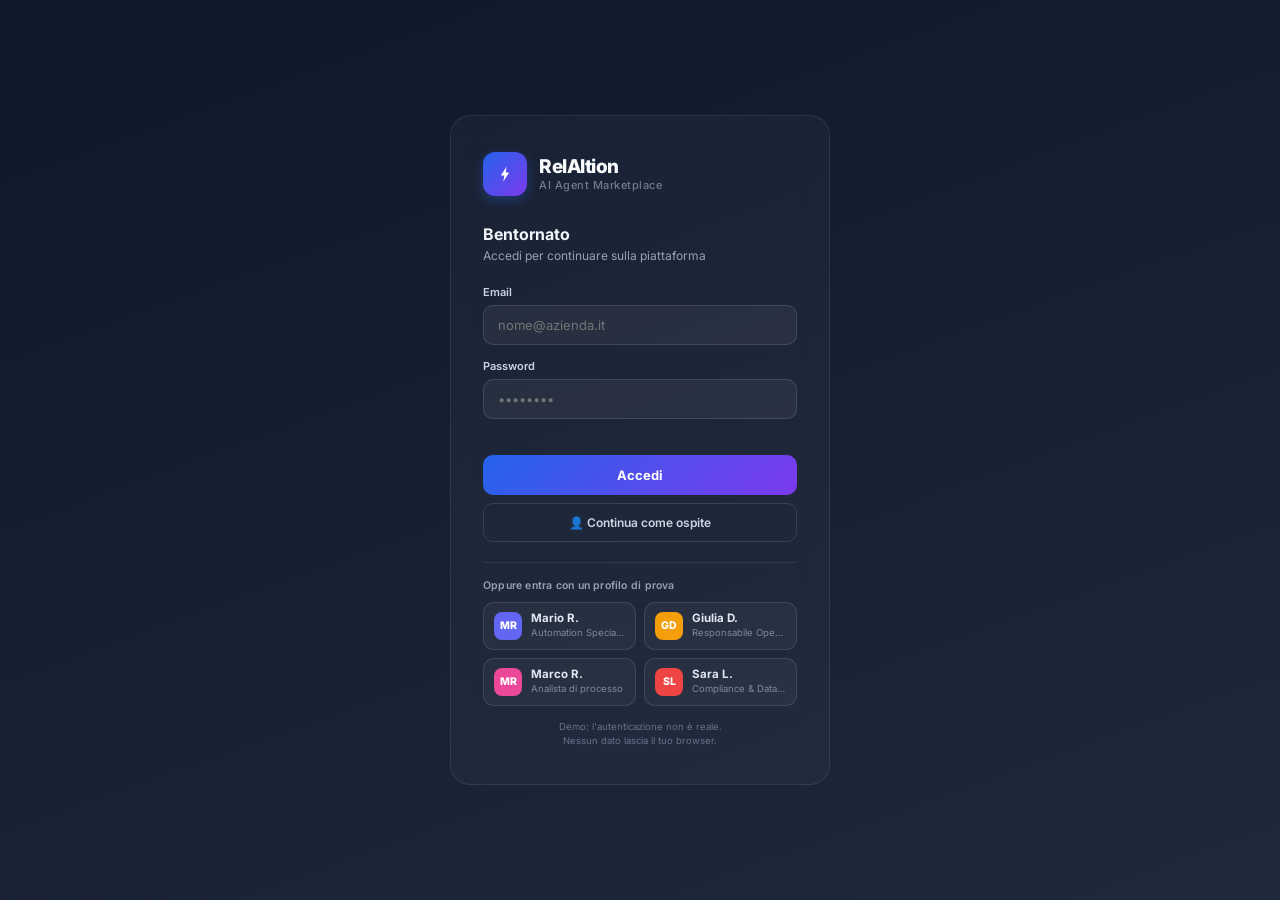
==== commit 1164e668: "fix grafica + sfide + community + altre fix minori" ====
--- a/relaition-mvp/index.html
+++ b/relaition-mvp/index.html
@@ -11,7 +11,7 @@
 <link rel="stylesheet" href="css/builder.css">
 <link rel="stylesheet" href="css/pages.css">
 <link rel="manifest" href="manifest.webmanifest">
-<meta name="theme-color" content="#10B981">
+<meta name="theme-color" content="#2563EB">
 <link rel="icon" type="image/svg+xml" href="icon.svg">
 <link rel="apple-touch-icon" href="icon.svg">
 </head>
@@ -19,7 +19,7 @@
 <div id="loginScreen" style="position:fixed;inset:0;background:linear-gradient(160deg,#0F172A 0%,#1E293B 100%);display:flex;align-items:center;justify-content:center;z-index:10000;font-family:Inter,sans-serif;padding:20px">
   <div style="width:100%;max-width:380px;background:rgba(255,255,255,.03);border:1px solid rgba(255,255,255,.08);border-radius:20px;padding:36px 32px;backdrop-filter:blur(12px)">
     <div style="display:flex;align-items:center;gap:12px;margin-bottom:28px">
-      <div style="width:44px;height:44px;background:linear-gradient(135deg,#10B981,#059669);border-radius:12px;display:grid;place-items:center;font-size:22px;box-shadow:0 4px 12px rgba(16,185,129,.4)">⚡</div>
+      <div style="width:44px;height:44px;background:linear-gradient(135deg,#2563EB,#7C3AED);border-radius:12px;display:grid;place-items:center;font-size:22px;box-shadow:0 4px 12px rgba(37,99,235,.35)"><svg viewBox="0 0 512 512" width="24" height="24" aria-hidden="true"><path d="M292 96 L168 288 h74 l-22 128 124 -192 h-74 z" fill="#fff"/></svg></div>
       <div><div style="color:#F8FAFC;font-size:19px;font-weight:800;letter-spacing:-.5px">RelAItion</div><div style="color:rgba(148,163,184,.7);font-size:11px;font-weight:500;letter-spacing:.5px">AI Agent Marketplace</div></div>
     </div>
     <div style="color:#F1F5F9;font-size:16px;font-weight:700;margin-bottom:4px">Bentornato</div>
@@ -34,7 +34,7 @@
         <input type="password" id="loginPassword" required placeholder="••••••••" style="width:100%;padding:11px 14px;border-radius:10px;border:1px solid rgba(255,255,255,.12);background:rgba(255,255,255,.05);color:#F1F5F9;font-size:13px;font-family:inherit">
       </div>
       <div id="loginError" style="color:#FCA5A5;font-size:11px;min-height:16px;margin-bottom:6px"></div>
-      <button type="submit" style="width:100%;padding:12px;border:none;border-radius:10px;background:linear-gradient(135deg,#10B981,#059669);color:#fff;font-size:13px;font-weight:700;cursor:pointer;font-family:inherit;margin-top:6px">Accedi</button>
+      <button type="submit" style="width:100%;padding:12px;border:none;border-radius:10px;background:linear-gradient(135deg,#2563EB,#7C3AED);color:#fff;font-size:13px;font-weight:700;cursor:pointer;font-family:inherit;margin-top:6px">Accedi</button>
       <button type="button" onclick="doGuestLogin()" style="width:100%;padding:11px;border:1px solid rgba(255,255,255,.12);border-radius:10px;background:transparent;color:#CBD5E1;font-size:12px;font-weight:600;cursor:pointer;font-family:inherit;margin-top:8px">👤 Continua come ospite</button>
     </form>
     <!-- Selezione rapida degli account. Le password non si mostrano: cliccando
@@ -48,7 +48,7 @@
   </div>
 </div>
 <div id="bootOverlay" style="position:fixed;inset:0;background:linear-gradient(160deg,#0F172A 0%,#1E293B 100%);color:#fff;display:flex;flex-direction:column;align-items:center;justify-content:center;z-index:9999;font-family:Inter,sans-serif;gap:12px">
-  <div style="font-size:32px;width:44px;height:44px;background:linear-gradient(135deg,#10B981,#059669);border-radius:12px;display:grid;place-items:center;box-shadow:0 4px 12px rgba(16,185,129,.4)">⚡</div>
+  <div style="font-size:32px;width:44px;height:44px;background:linear-gradient(135deg,#2563EB,#7C3AED);border-radius:12px;display:grid;place-items:center;box-shadow:0 4px 12px rgba(37,99,235,.35)"><svg viewBox="0 0 512 512" width="24" height="24" aria-hidden="true"><path d="M292 96 L168 288 h74 l-22 128 124 -192 h-74 z" fill="#fff"/></svg></div>
   <div style="font-size:13px;color:#94A3B8">Inizializzazione database locale (SQLite)...</div>
 </div>
 <div class="app">
@@ -57,7 +57,7 @@
   <div class="logo-area">
     <div style="display:flex;align-items:center;gap:8px">
       <div class="logo-row" style="flex:1;min-width:0" onclick="go('dashboard')" title="Torna alla Dashboard">
-        <div class="logo-mark">⚡</div>
+        <div class="logo-mark"><svg viewBox="0 0 512 512" width="20" height="20" aria-hidden="true"><path d="M292 96 L168 288 h74 l-22 128 124 -192 h-74 z" fill="#fff"/></svg></div>
         <div><div class="logo-text">RelAItion</div><div class="logo-sub">AI Agent Marketplace</div></div>
       </div>
       <button class="sb-toggle" id="sbToggle" onclick="alternaMenu()" title="Riduci il menu" aria-label="Riduci il menu">☰</button>
@@ -412,10 +412,6 @@
             <h1>🎓 Learning Hub</h1>
             <p style="font-size:14px;color:var(--tx2);max-width:560px;line-height:1.6">Percorsi adattivi basati sul tuo ruolo. Progredisci attraverso i 4 livelli di certificazione: da AI Aspirant ad AI Ambassador.</p>
             <div style="display:flex;gap:8px;margin-top:18px;flex-wrap:wrap" id="levelTrack">
-              <div style="flex:1;min-width:130px;background:var(--card);border:2px solid var(--ac);border-radius:12px;padding:12px;position:relative"><div style="font-size:18px">🌱</div><div style="font-size:12px;font-weight:700;margin-top:4px">AI Aspirant</div><div style="font-size:10px;color:var(--tx4)">Livello 1 · Completato ✓</div></div>
-              <div style="flex:1;min-width:130px;background:var(--card);border:2px solid var(--ac3);border-radius:12px;padding:12px"><div style="font-size:18px">⚙️</div><div style="font-size:12px;font-weight:700;margin-top:4px">AI Practitioner</div><div style="font-size:10px;color:#D97706;font-weight:600">Livello 2 · In corso: 40%</div></div>
-              <div style="flex:1;min-width:130px;background:var(--bg2);border:2px solid var(--bo);border-radius:12px;padding:12px;opacity:.7"><div style="font-size:18px">🏆</div><div style="font-size:12px;font-weight:700;margin-top:4px">AI Champion</div><div style="font-size:10px;color:var(--tx4)">Livello 3 · Bloccato 🔒</div></div>
-              <div style="flex:1;min-width:130px;background:var(--bg2);border:2px solid var(--bo);border-radius:12px;padding:12px;opacity:.7"><div style="font-size:18px">👑</div><div style="font-size:12px;font-weight:700;margin-top:4px">AI Ambassador</div><div style="font-size:10px;color:var(--tx4)">Livello 4 · Bloccato 🔒</div></div>
             </div>
             <div class="learn-progress">
               <div class="learn-progress-bar"><div class="learn-progress-fill" id="learnProgressFill" style="width:40%"></div></div>
--- a/relaition-mvp/css/base.css
+++ b/relaition-mvp/css/base.css
@@ -1,8 +1,17 @@
 *{box-sizing:border-box;margin:0;padding:0}
 :root{
-  --ac:#10B981;--ac-d:#059669;--ac-l:#D1FAE5;--ac-ul:#ECFDF5;
-  --ac2:#6366F1;--ac2-d:#4F46E5;--ac2-l:#E0E7FF;
+  /* Colore del marchio: blu, con il viola come secondo. Era verde, che nel
+     nostro settore si legge come «riuscito» piu' che come «innovazione», e
+     infatti finiva per confondersi con lo stato di successo dei flussi.
+     Il verde resta, ma SOLO come semantica: `--ok` sotto. Separarli era
+     necessario prima di cambiare la tinta, altrimenti «Pubblicato» e
+     «Esecuzione riuscita» sarebbero diventati blu insieme ai pulsanti. */
+  --ac:#2563EB;--ac-d:#1D4ED8;--ac-l:#DBEAFE;--ac-ul:#EFF6FF;
+  --ac2:#7C3AED;--ac2-d:#6D28D9;--ac2-l:#EDE9FE;
   --ac3:#F59E0B;--ac3-l:#FEF3C7;
+  /* Semantica: riuscito, fallito, in attesa. Non seguono il marchio, perche'
+     un esito non cambia significato quando cambia la grafica. */
+  --ok:#10B981;--ok-d:#059669;--ok-l:#D1FAE5;--ok-ul:#ECFDF5;
   --bg:#F8FAFC;--bg2:#F1F5F9;--bg3:#E2E8F0;
   --card:#FFFFFF;--card-h:#F8FAFC;
   --tx:#0F172A;--tx2:#334155;--tx3:#64748B;--tx4:#94A3B8;
@@ -23,17 +32,17 @@
 .logo-area{padding:20px;border-bottom:1px solid rgba(255,255,255,.08)}
 .logo-row{display:flex;align-items:center;gap:12px;cursor:pointer;border-radius:10px;padding:4px;margin:-4px;transition:background .15s}
 .logo-row:hover{background:rgba(255,255,255,.06)}
-.logo-mark{width:36px;height:36px;background:linear-gradient(135deg,#10B981,#059669);border-radius:10px;display:grid;place-items:center;font-size:18px;box-shadow:0 4px 12px rgba(16,185,129,.4)}
+.logo-mark{width:36px;height:36px;background:linear-gradient(135deg,#2563EB,#7C3AED);border-radius:10px;display:grid;place-items:center;font-size:18px;box-shadow:0 4px 12px rgba(37,99,235,.4)}
 .logo-text{color:#F8FAFC;font-size:16px;font-weight:800;letter-spacing:-.5px}
 .logo-sub{color:rgba(148,163,184,.7);font-size:10px;font-weight:500;letter-spacing:.5px;margin-top:2px}
 .sidebar nav{flex:1;padding:8px 12px;overflow-y:auto}
 .nav-group{padding:16px 8px 6px;font-size:10px;font-weight:600;color:rgba(148,163,184,.5);letter-spacing:1.2px;text-transform:uppercase}
 .ni{display:flex;align-items:center;gap:10px;padding:9px 12px;font-size:13px;cursor:pointer;color:rgba(203,213,225,.7);border-radius:8px;transition:var(--trans);user-select:none;margin:1px 0;font-weight:500}
 .ni:hover{color:#F1F5F9;background:rgba(255,255,255,.06)}
-.ni.active{color:#fff;background:linear-gradient(135deg,rgba(16,185,129,.2),rgba(16,185,129,.08));box-shadow:inset 0 0 0 1px rgba(16,185,129,.3)}
-.ni.active .ni-ic{color:#10B981}
+.ni.active{color:#fff;background:linear-gradient(135deg,rgba(37,99,235,.2),rgba(37,99,235,.08));box-shadow:inset 0 0 0 1px rgba(37,99,235,.3)}
+.ni.active .ni-ic{color:#60A5FA}
 .ni-ic{font-size:15px;width:20px;text-align:center;flex-shrink:0}
-.ni-badge{margin-left:auto;background:rgba(16,185,129,.15);color:#10B981;font-size:10px;font-weight:700;padding:2px 7px;border-radius:10px}
+.ni-badge{margin-left:auto;background:rgba(96,165,250,.18);color:#93C5FD;font-size:10px;font-weight:700;padding:2px 7px;border-radius:10px}
 .sidebar-footer{padding:16px;border-top:1px solid rgba(255,255,255,.06)}
 .sf-row{display:flex;align-items:center;justify-content:space-between;gap:10px;cursor:pointer;padding:8px;border-radius:8px;transition:var(--trans)}
 .sf-row:hover{background:rgba(255,255,255,.06)}
@@ -49,13 +58,13 @@
 .tb-sub{font-size:12px;color:var(--tx3);margin-left:4px}
 .tb-spacer{flex:1}
 .tb-search{display:flex;align-items:center;gap:8px;background:var(--bg2);border:1px solid var(--bo);border-radius:8px;padding:6px 12px;width:280px;transition:var(--trans)}
-.tb-search:focus-within{border-color:var(--ac);box-shadow:0 0 0 3px rgba(16,185,129,.1)}
+.tb-search:focus-within{border-color:var(--ac);box-shadow:0 0 0 3px rgba(37,99,235,.1)}
 .tb-search input{border:none;outline:none;background:none;font-size:12px;font-family:inherit;color:var(--tx);flex:1}
 .tb-search input::placeholder{color:var(--tx4)}
 .tb-btn{height:32px;padding:0 14px;border-radius:8px;border:1px solid var(--bo);background:var(--card);font-size:12px;font-weight:600;cursor:pointer;transition:var(--trans);display:inline-flex;align-items:center;gap:6px;color:var(--tx2);font-family:inherit}
 .tb-btn:hover{background:var(--bg2);border-color:var(--bo2)}
-.tb-btn.primary{background:linear-gradient(135deg,#10B981,#059669);color:#fff;border:none;box-shadow:0 2px 8px rgba(16,185,129,.3)}
-.tb-btn.primary:hover{box-shadow:0 4px 12px rgba(16,185,129,.4);transform:translateY(-1px)}
+.tb-btn.primary{background:linear-gradient(135deg,#2563EB,#4F46E5);color:#fff;border:none;box-shadow:0 2px 8px rgba(37,99,235,.3)}
+.tb-btn.primary:hover{box-shadow:0 4px 12px rgba(37,99,235,.4);transform:translateY(-1px)}
 .tb-icon-btn{width:36px;height:36px;border-radius:10px;border:1px solid var(--bo);background:var(--card);display:grid;place-items:center;cursor:pointer;transition:var(--trans);font-size:16px;position:relative}
 .tb-icon-btn:hover{background:var(--bg2)}
 .notif-dot{position:absolute;top:6px;right:6px;width:7px;height:7px;background:#EF4444;border-radius:50%;border:2px solid var(--card)}
@@ -72,7 +81,7 @@
 ::-webkit-scrollbar-thumb:hover{background:var(--bo2)}
 
 /* ─── RESPONSIVE UTILS ─── */
-.grid-2{display:grid;grid-template-columns:1fr 1fr;gap:16px}
+.grid-2{display:grid;grid-template-columns:repeat(auto-fit,minmax(280px,1fr));gap:16px}
 .flex-center{display:flex;align-items:center}
 .gap-8{gap:8px}.gap-12{gap:12px}.gap-16{gap:16px}
 .mt-12{margin-top:12px}.mt-16{margin-top:16px}.mt-20{margin-top:20px}.mt-24{margin-top:24px}
@@ -134,7 +143,7 @@
   position:relative;width:44px;height:44px;padding:0;margin:0;gap:0;
   justify-content:center;border-radius:12px}
 .sidebar.compatta .ni-ic{font-size:19px;width:auto}
-.sidebar.compatta .ni.active{box-shadow:inset 0 0 0 1px rgba(16,185,129,.35)}
+.sidebar.compatta .ni.active{box-shadow:inset 0 0 0 1px rgba(37,99,235,.35)}
 
 /* I gruppi non spariscono: diventano una linea. Perdono il nome, non la
    funzione di separare piattaforma, apprendimento, social e account. */
@@ -147,7 +156,7 @@
 .sidebar.compatta .ni-badge{
   position:absolute;top:7px;right:7px;transform:none;
   min-width:9px;width:9px;height:9px;padding:0;font-size:0;line-height:0;
-  border-radius:50%;background:#10B981;
+  border-radius:50%;background:#60A5FA;
   box-shadow:0 0 0 2px #16233c}
 
 .sidebar.compatta .sidebar-footer{padding:12px 0}
--- a/relaition-mvp/css/components.css
+++ b/relaition-mvp/css/components.css
@@ -7,7 +7,7 @@
 .section-sub{font-size:13px;color:var(--tx3);margin-bottom:20px;line-height:1.5}
 
 /* ─── STAT CARDS ─── */
-.stats-row{display:grid;grid-template-columns:repeat(4,1fr);gap:16px;margin-bottom:24px}
+.stats-row{display:grid;grid-template-columns:repeat(auto-fit,minmax(190px,1fr));gap:16px;margin-bottom:24px}
 .stat-card{background:var(--card);border:1px solid var(--bo);border-radius:var(--rl);padding:18px 20px;transition:var(--trans)}
 .stat-card:hover{transform:translateY(-2px);box-shadow:var(--sh-md)}
 .stat-label{font-size:11px;font-weight:600;color:var(--tx3);text-transform:uppercase;letter-spacing:.5px;margin-bottom:8px;display:flex;align-items:center;gap:6px}
@@ -17,7 +17,7 @@
 
 /* ─── BADGES / TAGS ─── */
 .badge{display:inline-flex;align-items:center;gap:4px;padding:3px 10px;border-radius:20px;font-size:11px;font-weight:600}
-.badge-g{background:var(--ac-l);color:var(--ac-d)}
+.badge-g{background:var(--ok-l);color:var(--ok-d)}
 .badge-b{background:var(--ac2-l);color:var(--ac2-d)}
 .badge-y{background:var(--ac3-l);color:#D97706}
 .badge-r{background:#FEE2E2;color:#DC2626}
@@ -62,14 +62,14 @@
 @keyframes gradShift{0%,100%{background-position:0% 50%}50%{background-position:100% 50%}}
 .mkt-hero,.learn-hero{background-size:200% 200%;animation:gradShift 12s ease infinite}
 .logo-mark{animation:logoPulse 4s ease-in-out infinite}
-@keyframes logoPulse{0%,100%{box-shadow:0 4px 12px rgba(16,185,129,.4)}50%{box-shadow:0 4px 24px rgba(16,185,129,.7)}}
+@keyframes logoPulse{0%,100%{box-shadow:0 4px 12px rgba(37,99,235,.4)}50%{box-shadow:0 4px 24px rgba(37,99,235,.7)}}
 .ni.active{position:relative;overflow:hidden}
-.ni.active::after{content:'';position:absolute;left:0;top:0;bottom:0;width:3px;background:linear-gradient(180deg,#10B981,#059669);border-radius:0 3px 3px 0}
+.ni.active::after{content:'';position:absolute;left:0;top:0;bottom:0;width:3px;background:linear-gradient(180deg,#2563EB,#7C3AED);border-radius:0 3px 3px 0}
 .agent-card{position:relative}
-.agent-card::before{content:'';position:absolute;inset:0;border-radius:var(--rl);background:linear-gradient(135deg,rgba(16,185,129,.06),rgba(99,102,241,.06));opacity:0;transition:opacity .25s;pointer-events:none}
+.agent-card::before{content:'';position:absolute;inset:0;border-radius:var(--rl);background:linear-gradient(135deg,rgba(37,99,235,.06),rgba(124,58,237,.06));opacity:0;transition:opacity .25s;pointer-events:none}
 .agent-card:hover::before{opacity:1}
 .stat-card{position:relative;overflow:hidden}
-.stat-card::after{content:'';position:absolute;top:0;right:0;width:60px;height:60px;background:radial-gradient(circle at top right,rgba(16,185,129,.08),transparent 70%)}
+.stat-card::after{content:'';position:absolute;top:0;right:0;width:60px;height:60px;background:radial-gradient(circle at top right,rgba(37,99,235,.08),transparent 70%)}
 .tb-btn.primary{position:relative;overflow:hidden}
 .tb-btn.primary::after{content:'';position:absolute;top:0;left:-100%;width:60%;height:100%;background:linear-gradient(90deg,transparent,rgba(255,255,255,.25),transparent);transition:left .5s}
 .tb-btn.primary:hover::after{left:130%}
@@ -111,9 +111,9 @@
 @keyframes fullscreenIn{from{opacity:0}to{opacity:1}}
 #loginScreen>div{animation:modalIn .4s cubic-bezier(.34,1.4,.64,1)}
 #loginScreen input{transition:var(--trans)}
-#loginScreen input:focus{outline:none;border-color:#10B981!important;box-shadow:0 0 0 3px rgba(16,185,129,.18)}
+#loginScreen input:focus{outline:none;border-color:#2563EB!important;box-shadow:0 0 0 3px rgba(37,99,235,.18)}
 #loginScreen button{transition:var(--trans)}
-#loginScreen button[type="submit"]:hover{filter:brightness(1.08);transform:translateY(-1px);box-shadow:0 6px 16px rgba(16,185,129,.35)}
+#loginScreen button[type="submit"]:hover{filter:brightness(1.08);transform:translateY(-1px);box-shadow:0 6px 16px rgba(37,99,235,.35)}
 #loginScreen button[type="submit"]:active{transform:translateY(0)}
 #loginScreen button[type="button"]:hover{background:rgba(255,255,255,.06);border-color:rgba(255,255,255,.22)}
 #bootOverlay div:first-child{animation:logoPulse 1.6s ease-in-out infinite}
@@ -145,7 +145,7 @@
 .conn-card:hover{border-color:var(--bo2);box-shadow:0 2px 8px rgba(15,23,42,.06)}
 /* La banda e' l'indicatore primario: resta leggibile anche scorrendo in fretta. */
 .conn-card::before{content:'';position:absolute;left:0;top:0;bottom:0;width:4px;background:var(--bo2)}
-.conn-card.st-ok::before{background:var(--ac)}
+.conn-card.st-ok::before{background:var(--ok)}
 .conn-card.st-errore::before{background:#EF4444}
 .conn-card.st-nuovo::before{background:#FBBF24}
 
--- a/relaition-mvp/css/marketplace.css
+++ b/relaition-mvp/css/marketplace.css
@@ -1,6 +1,6 @@
 /* ─── MARKETPLACE ─── */
-.mkt-hero{background:linear-gradient(135deg,#ECFDF5 0%,#E0E7FF 50%,#FEF3C7 100%);border-radius:var(--rxl);padding:32px;margin-bottom:24px;position:relative;overflow:hidden}
-.mkt-hero::before{content:'';position:absolute;top:-40px;right:-40px;width:200px;height:200px;background:radial-gradient(circle,rgba(16,185,129,.15),transparent 70%);border-radius:50%}
+.mkt-hero{background:linear-gradient(135deg,#EFF6FF 0%,#EDE9FE 50%,#FEF3C7 100%);border-radius:var(--rxl);padding:32px;margin-bottom:24px;position:relative;overflow:hidden}
+.mkt-hero::before{content:'';position:absolute;top:-40px;right:-40px;width:200px;height:200px;background:radial-gradient(circle,rgba(37,99,235,.15),transparent 70%);border-radius:50%}
 .mkt-hero h1{font-size:28px;font-weight:900;letter-spacing:-.8px;margin-bottom:6px}
 .mkt-hero p{font-size:14px;color:var(--tx2);max-width:500px;line-height:1.6}
 .mkt-filters{display:flex;gap:8px;flex-wrap:wrap;margin-bottom:20px;align-items:center}
--- a/relaition-mvp/css/builder.css
+++ b/relaition-mvp/css/builder.css
@@ -4,7 +4,7 @@
 .builder-sidebar-header{padding:16px;border-bottom:1px solid var(--bo)}
 .builder-sidebar-header h3{font-size:14px;font-weight:700;margin-bottom:8px}
 .palette-search{width:100%;padding:7px 10px;border:1px solid var(--bo);border-radius:var(--r);font-size:12px;font-family:inherit;outline:none;transition:var(--trans)}
-.palette-search:focus{border-color:var(--ac);box-shadow:0 0 0 3px rgba(16,185,129,.1)}
+.palette-search:focus{border-color:var(--ac);box-shadow:0 0 0 3px rgba(37,99,235,.1)}
 .palette-tabs{display:flex;border-bottom:1px solid var(--bo)}
 .palette-tab{flex:1;text-align:center;padding:8px 4px;font-size:11px;font-weight:600;color:var(--tx3);cursor:pointer;border-bottom:2px solid transparent;margin-bottom:-1px;transition:var(--trans)}
 .palette-tab:hover{color:var(--tx)}
@@ -35,7 +35,12 @@
 .b-port-true{bottom:-6px;left:30%;margin-left:-6px;border-color:#10B981}
 .b-port-false{bottom:-6px;left:70%;margin-left:-6px;border-color:#EF4444}
 
-.canvas-controls{position:absolute;bottom:16px;right:16px;display:flex;gap:4px;z-index:20}
+/* I comandi si appoggiano SOPRA il registro, non sopra il suo testo:
+   `--altezza-registro` viene scritta da impostaAltezzaRegistro() a ogni cambio.
+   Il valore di ripiego e' l'altezza del registro chiuso, cosi' la barra e' al
+   posto giusto anche prima che il Builder si sia inizializzato. */
+.canvas-controls{position:absolute;right:16px;display:flex;gap:4px;z-index:20;
+  bottom:calc(var(--altezza-registro, 36px) + 12px);transition:bottom .18s}
 .canvas-controls button{width:36px;height:36px;border-radius:8px;border:1px solid var(--bo);background:var(--card);cursor:pointer;display:grid;place-items:center;font-size:14px;transition:var(--trans);box-shadow:var(--sh)}
 .canvas-controls button:hover{background:var(--bg2)}
 .zoom-label{min-width:50px;text-align:center;line-height:36px;font-size:11px;font-weight:700;color:var(--tx3)}
@@ -50,7 +55,7 @@
 .prop-group{margin-bottom:16px}
 .prop-label{font-size:11px;font-weight:600;color:var(--tx3);margin-bottom:6px;text-transform:uppercase;letter-spacing:.5px}
 .prop-input{width:100%;padding:8px 10px;border:1px solid var(--bo);border-radius:var(--r);font-size:12px;font-family:inherit;outline:none;transition:var(--trans)}
-.prop-input:focus{border-color:var(--ac);box-shadow:0 0 0 3px rgba(16,185,129,.1)}
+.prop-input:focus{border-color:var(--ac);box-shadow:0 0 0 3px rgba(37,99,235,.1)}
 textarea.prop-input{min-height:80px;resize:vertical}
 .prop-select{width:100%;padding:8px 10px;border:1px solid var(--bo);border-radius:var(--r);font-size:12px;font-family:inherit;outline:none;background:var(--card);cursor:pointer}
 
@@ -83,7 +88,7 @@
 .exec-log-grip:hover{background:var(--ac);opacity:.25}
 .exec-log-dot{width:8px;height:8px;border-radius:50%;background:var(--tx4)}
 .exec-log-dot.running{background:var(--ac3);animation:pulse 1s infinite}
-.exec-log-dot.ok{background:var(--ac)}.exec-log-dot.err{background:#EF4444}
+.exec-log-dot.ok{background:var(--ok)}.exec-log-dot.err{background:#EF4444}
 @keyframes pulse{0%,100%{opacity:1}50%{opacity:.4}}
 .exec-log-body{overflow-y:auto;flex:1;min-height:0;font-size:11px;font-family:"SF Mono",monospace}
 .exec-entry{padding:4px 16px;border-bottom:1px solid var(--bg2);display:flex;gap:8px;align-items:center}
@@ -143,7 +148,21 @@
 /* Anteprima della composizione conversazionale: sta sotto la barra, dove
    l'utente ha appena scritto, perché è lì che guarda. Nulla viene applicato
    al canvas finché non conferma. */
-.compose-preview{margin-top:8px;background:var(--card);border:1px solid var(--bo);border-radius:14px;padding:12px 14px;box-shadow:var(--sh-lg);max-height:340px;overflow-y:auto;animation:composeIn .18s ease-out}
+/* L'anteprima della chat vive SOPRA l'interfaccia, non dentro la fascia della
+   chat. Stava dentro `.builder-header`, che ha `max-height:45vh` e scorre: la
+   proposta del modello compariva sotto il bordo e nessuno se ne accorgeva —
+   si premeva Genera e sembrava non fosse successo niente. Con `fixed` nessun
+   contenitore la puo' tagliare, e la posizione la calcola `ccPosizionaAnteprima()`
+   a partire dalla barra della chat. */
+.compose-preview{position:fixed;z-index:120;width:min(560px,92vw);
+  background:var(--card);border:1px solid var(--ac);border-radius:14px;padding:0;
+  max-height:min(58vh,470px);overflow:hidden;display:flex;flex-direction:column;
+  box-shadow:0 24px 60px rgba(2,8,23,.28),0 0 0 4px rgba(37,99,235,.12);
+  animation:composeIn .2s cubic-bezier(.4,0,.2,1)}
+.compose-preview .cp-testa{display:flex;align-items:center;gap:8px;padding:10px 14px;
+  border-bottom:1px solid var(--bo);background:var(--ac-ul);border-radius:14px 14px 0 0;flex-shrink:0}
+.compose-preview .cp-corpo{padding:12px 14px;overflow-y:auto;flex:1;min-height:0}
+.compose-preview .cp-piede{display:flex;gap:8px;padding:10px 14px;border-top:1px solid var(--bo);flex-shrink:0}
 @keyframes composeIn{from{opacity:0;transform:translateY(-6px)}to{opacity:1;transform:none}}
 .chat-builder-hint{text-align:center;font-size:10px;color:var(--tx4);margin-top:6px;background:var(--glass);backdrop-filter:var(--glass-b);border-radius:8px;padding:4px 10px;display:inline-block;position:relative;left:50%;transform:translateX(-50%)}
 
@@ -261,7 +280,7 @@
 .bgrip-h{height:5px;cursor:row-resize;margin:-2px 0;z-index:6}
 .bgrip-h::after{top:2px;left:0;right:0;height:1px}
 .bgrip:hover::after,.bgrip.attivo::after{background:var(--ac)}
-.bgrip:hover,.bgrip.attivo{background:rgba(16,185,129,.06)}
+.bgrip:hover,.bgrip.attivo{background:rgba(37,99,235,.06)}
 /* Mentre si trascina il cursore non deve cambiare passando sopra altri
    elementi, e il testo non deve selezionarsi. */
 body.bgrip-trascino{user-select:none}
--- a/relaition-mvp/css/pages.css
+++ b/relaition-mvp/css/pages.css
@@ -7,7 +7,7 @@
 #tourBox{position:fixed;background:var(--card);border:1px solid var(--bo);border-radius:14px;padding:14px 16px;box-shadow:0 12px 40px rgba(15,23,42,.28);pointer-events:auto;transition:top .28s,left .28s}
 
 /* ─── LEARNING ─── */
-.learn-hero{background:linear-gradient(135deg,#EEF2FF 0%,#ECFDF5 100%);border-radius:var(--rxl);padding:32px;margin-bottom:24px}
+.learn-hero{background:linear-gradient(135deg,#EFF6FF 0%,#EDE9FE 100%);border-radius:var(--rxl);padding:32px;margin-bottom:24px}
 .learn-hero h1{font-size:24px;font-weight:900;letter-spacing:-.6px;margin-bottom:6px}
 .learn-progress{display:flex;align-items:center;gap:12px;margin-top:16px}
 .learn-progress-bar{flex:1;height:8px;background:var(--bg3);border-radius:10px;overflow:hidden}
@@ -116,7 +116,7 @@
 
 /* Dashboard chart */
 .mini-chart{display:flex;align-items:flex-end;gap:6px;height:100px;padding:8px 0}
-.mini-bar{flex:1;background:linear-gradient(to top,var(--ac),rgba(16,185,129,.4));border-radius:4px 4px 0 0;transition:height .5s;position:relative;min-width:20px;cursor:pointer}
+.mini-bar{flex:1;background:linear-gradient(to top,var(--ac),rgba(124,58,237,.4));border-radius:4px 4px 0 0;transition:height .5s;position:relative;min-width:20px;cursor:pointer}
 .mini-bar:hover{opacity:.8}
 .mini-bar-label{position:absolute;bottom:-18px;left:50%;transform:translateX(-50%);font-size:9px;color:var(--tx4);white-space:nowrap}
 .mini-bar-val{position:absolute;top:-16px;left:50%;transform:translateX(-50%);font-size:9px;font-weight:700;color:var(--tx2);white-space:nowrap}
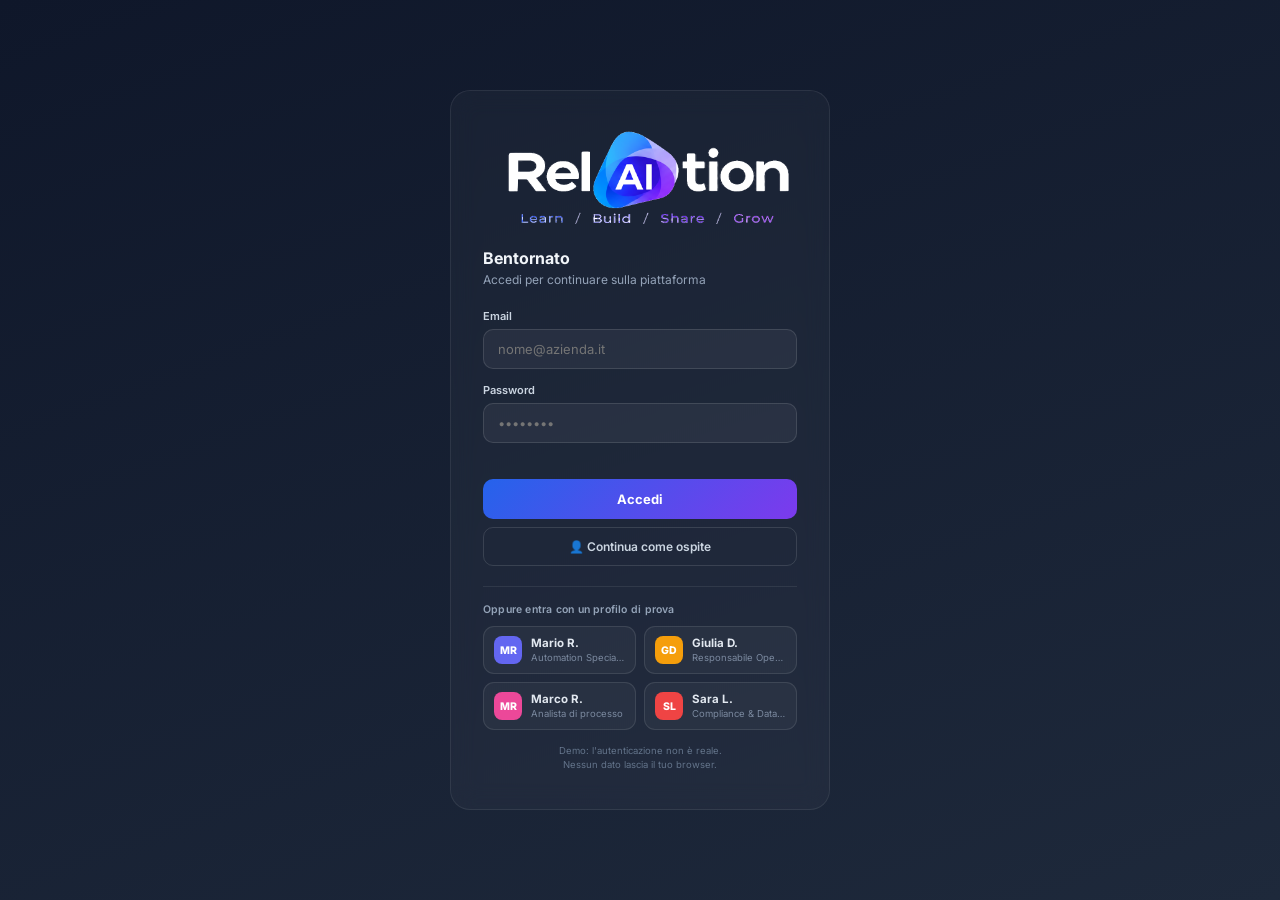
==== commit fd4423bc: "fix grafiche + logo + dark mode" ====
--- a/relaition-mvp/index.html
+++ b/relaition-mvp/index.html
@@ -5,23 +5,25 @@
 <meta name="viewport" content="width=device-width, initial-scale=1.0">
 <title>RelAItion · AI Agent Marketplace</title>
 <link href="https://fonts.googleapis.com/css2?family=Inter:wght@300;400;500;600;700;800;900&display=swap" rel="stylesheet">
+<!-- Il tema salvato si applica PRIMA del primo disegno: messo dopo, la pagina
+     comparirebbe chiara e diventerebbe scura un istante dopo. -->
+<script>try{if(localStorage.getItem("relaition_tema")==="dark")document.documentElement.setAttribute("data-theme","dark")}catch(e){}</script>
 <link rel="stylesheet" href="css/base.css">
 <link rel="stylesheet" href="css/components.css">
 <link rel="stylesheet" href="css/marketplace.css">
 <link rel="stylesheet" href="css/builder.css">
 <link rel="stylesheet" href="css/pages.css">
 <link rel="manifest" href="manifest.webmanifest">
-<meta name="theme-color" content="#2563EB">
-<link rel="icon" type="image/svg+xml" href="icon.svg">
-<link rel="apple-touch-icon" href="icon.svg">
+<meta name="theme-color" content="#4F46E5">
+<link rel="icon" type="image/png" href="brand/icon-192.png">
+<link rel="apple-touch-icon" href="brand/icon-192.png">
 </head>
 <body>
 <div id="loginScreen" style="position:fixed;inset:0;background:linear-gradient(160deg,#0F172A 0%,#1E293B 100%);display:flex;align-items:center;justify-content:center;z-index:10000;font-family:Inter,sans-serif;padding:20px">
   <div style="width:100%;max-width:380px;background:rgba(255,255,255,.03);border:1px solid rgba(255,255,255,.08);border-radius:20px;padding:36px 32px;backdrop-filter:blur(12px)">
-    <div style="display:flex;align-items:center;gap:12px;margin-bottom:28px">
-      <div style="width:44px;height:44px;background:linear-gradient(135deg,#2563EB,#7C3AED);border-radius:12px;display:grid;place-items:center;font-size:22px;box-shadow:0 4px 12px rgba(37,99,235,.35)"><svg viewBox="0 0 512 512" width="24" height="24" aria-hidden="true"><path d="M292 96 L168 288 h74 l-22 128 124 -192 h-74 z" fill="#fff"/></svg></div>
-      <div><div style="color:#F8FAFC;font-size:19px;font-weight:800;letter-spacing:-.5px">RelAItion</div><div style="color:rgba(148,163,184,.7);font-size:11px;font-weight:500;letter-spacing:.5px">AI Agent Marketplace</div></div>
-    </div>
+    <!-- Logo ufficiale per sfondo scuro (brand/logo-dark.png), con il claim
+         Learn / Build / Share / Grow gia' dentro. -->
+    <img src="brand/logo-dark.png" alt="RelAItion. Learn, Build, Share, Grow" class="logo-intero" style="margin:-6px 0 18px">
     <div style="color:#F1F5F9;font-size:16px;font-weight:700;margin-bottom:4px">Bentornato</div>
     <div style="color:#94A3B8;font-size:12px;margin-bottom:22px">Accedi per continuare sulla piattaforma</div>
     <form id="loginForm" onsubmit="return doLogin(event)">
@@ -48,7 +50,7 @@
   </div>
 </div>
 <div id="bootOverlay" style="position:fixed;inset:0;background:linear-gradient(160deg,#0F172A 0%,#1E293B 100%);color:#fff;display:flex;flex-direction:column;align-items:center;justify-content:center;z-index:9999;font-family:Inter,sans-serif;gap:12px">
-  <div style="font-size:32px;width:44px;height:44px;background:linear-gradient(135deg,#2563EB,#7C3AED);border-radius:12px;display:grid;place-items:center;box-shadow:0 4px 12px rgba(37,99,235,.35)"><svg viewBox="0 0 512 512" width="24" height="24" aria-hidden="true"><path d="M292 96 L168 288 h74 l-22 128 124 -192 h-74 z" fill="#fff"/></svg></div>
+  <img src="brand/logo-dark.png" alt="RelAItion" class="logo-intero" style="width:260px">
   <div style="font-size:13px;color:#94A3B8">Inizializzazione database locale (SQLite)...</div>
 </div>
 <div class="app">
@@ -57,8 +59,8 @@
   <div class="logo-area">
     <div style="display:flex;align-items:center;gap:8px">
       <div class="logo-row" style="flex:1;min-width:0" onclick="go('dashboard')" title="Torna alla Dashboard">
-        <div class="logo-mark"><svg viewBox="0 0 512 512" width="20" height="20" aria-hidden="true"><path d="M292 96 L168 288 h74 l-22 128 124 -192 h-74 z" fill="#fff"/></svg></div>
-        <div><div class="logo-text">RelAItion</div><div class="logo-sub">AI Agent Marketplace</div></div>
+        <div class="logo-mark"><img src="brand/mark.png" alt="" width="32" height="30"></div>
+        <div><div class="logo-text">RelAItion</div><div class="logo-sub claim claim-mini"><span>Learn</span><i>/</i><span>Build</span><i>/</i><span>Share</span><i>/</i><span>Grow</span></div></div>
       </div>
       <button class="sb-toggle" id="sbToggle" onclick="alternaMenu()" title="Riduci il menu" aria-label="Riduci il menu">☰</button>
     </div>
@@ -104,6 +106,7 @@
     <div class="tb-spacer"></div>
     <div class="tb-search"><span>🔍</span><input placeholder="Cerca agenti, corsi, post..." id="globalSearch" oninput="onGlobalSearch(this.value)"></div>
     <button class="tb-btn" id="btnInstallApp" onclick="installApp()" style="display:none" title="Installa RelAItion come applicazione sul computer">⬇️ Installa app</button>
+    <div class="tb-icon-btn" title="Passa al tema scuro" onclick="alternaTema()"><span class="tb-tema" id="temaIcona">☾</span></div>
     <div class="tb-icon-btn" title="Connessioni: cartelle, endpoint, database" onclick="openConnessioni()"><span>🔌</span></div>
     <div class="tb-icon-btn" title="La tua Knowledge Base" onclick="openKnowledgeBaseModal()"><span>📦</span></div>
     <div class="tb-icon-btn" onclick="toggleNotifications()"><span>🔔</span><div class="notif-dot"></div></div>
@@ -128,17 +131,17 @@
 
         <div class="grid-2">
           <div class="card">
-            <div class="card-header"><div class="card-title">📈 Agenti più usati</div></div>
+            <div class="card-header"><div class="card-title">Agenti più usati</div></div>
             <div id="dash-popular"></div>
           </div>
           <div class="card">
-            <div class="card-header"><div class="card-title">🕐 Attività recente</div></div>
+            <div class="card-header"><div class="card-title">Attività recente</div></div>
             <div id="dash-activity"></div>
           </div>
         </div>
 
         <div class="card mt-20">
-          <div class="card-header"><div class="card-title">🚀 Quick Actions</div></div>
+          <div class="card-header"><div class="card-title">Quick Actions</div></div>
           <div style="display:flex;gap:12px;flex-wrap:wrap">
             <button class="tb-btn" onclick="startNewAgent()">🔧 Crea nuovo agente</button>
             <button class="tb-btn" onclick="go('marketplace')">🏪 Esplora marketplace</button>
@@ -149,11 +152,11 @@
 
         <div class="grid-2 mt-20">
           <div class="card">
-            <div class="card-header"><div class="card-title">💡 Consigliati per te</div><span class="badge badge-b">In base al tuo profilo</span></div>
+            <div class="card-header"><div class="card-title">Consigliati per te</div><span class="badge badge-b">In base al tuo profilo</span></div>
             <div id="dash-suggestions"></div>
           </div>
           <div class="card">
-            <div class="card-header"><div class="card-title">📢 Novità piattaforma</div></div>
+            <div class="card-header"><div class="card-title">Novità piattaforma</div></div>
             <div id="dash-news"></div>
           </div>
         </div>
@@ -198,7 +201,7 @@
         <!-- Palette -->
         <div class="builder-sidebar">
           <div class="builder-sidebar-header">
-            <h3>🧩 Blocchi</h3>
+            <h3>Blocchi</h3>
             <input class="palette-search" placeholder="Cerca blocchi..." id="paletteSearch" oninput="filterPalette(this.value)">
           </div>
           <div class="palette-tabs" style="flex-wrap:wrap">
@@ -241,7 +244,7 @@
                 </select>
                 <input class="ai-key-input" style="width:100%;margin-bottom:6px" id="localeUrl" placeholder="http://localhost:11434">
                 <div style="display:flex;gap:6px;margin-bottom:6px">
-                  <select class="prop-select" id="localeModel" style="flex:1"><option value="">— nessun modello rilevato —</option></select>
+                  <select class="prop-select" id="localeModel" style="flex:1"><option value="">nessun modello rilevato</option></select>
                   <button class="tb-btn" onclick="discoverLocalModels()" style="height:30px;font-size:11px;padding:0 10px" title="Cerca i modelli installati">🔄</button>
                 </div>
                 <div style="font-size:10px;color:var(--tx4);line-height:1.5">Nessuna chiave necessaria. Il modello gira sul tuo computer: i dati non escono dalla macchina.</div>
@@ -287,7 +290,9 @@
               <div class="chat-builder-bar">
                 <span style="font-size:16px;padding-left:6px">✨</span>
                 <span id="chatAIStatusDot" title="Stato AI" style="width:8px;height:8px;border-radius:50%;background:var(--tx4);flex-shrink:0"></span>
-                <input id="chatBuilderInput" placeholder="Descrivi l'agente che vuoi creare... es: 'qualifica i lead in arrivo e notifica il sales team'" onkeydown="if(event.key==='Enter')aiGenerateWorkflow()">
+                <!-- Area di testo, non campo a riga singola: una richiesta articolata si scrive
+                     su piu' righe. Invio genera, Maiusc+Invio va a capo, e l'altezza segue il testo. -->
+                <textarea id="chatBuilderInput" rows="1" placeholder="Descrivi l'agente che vuoi creare... es: 'qualifica i lead in arrivo e notifica il sales team' (Maiusc+Invio per andare a capo)" onkeydown="if(event.key==='Enter'&&!event.shiftKey){event.preventDefault();aiGenerateWorkflow()}" oninput="adattaAltezza(this)"></textarea>
                 <button class="chat-builder-btn" id="chatBuilderBtn" onclick="aiGenerateWorkflow()">Genera</button>
               </div>
               <div class="chat-builder-hint" id="chatBuilderHint">🤖 AI Chat Builder: crea o modifica il workflow in linguaggio naturale</div>
@@ -343,15 +348,15 @@
         <div class="builder-props" id="builderProps">
           <div class="builder-props-header" style="flex-direction:column;align-items:stretch;gap:10px">
             <div style="display:flex;justify-content:space-between;align-items:center">
-              <h3>⚙️ Proprietà</h3>
+              <h3>Proprietà</h3>
               <div style="display:flex;gap:6px;align-items:center">
                 <span id="suggBadge" class="chip" onclick="checkWorkflow()" style="display:none;font-size:11px;color:#A21CAF;background:#FDF4FF;border:1px solid #F5D0FE;padding:3px 9px;border-radius:20px;cursor:pointer;font-weight:600"></span>
                 <button class="tb-btn" onclick="startOnboardingTour()" title="Guida rapida: come costruire un workflow" style="width:28px;height:28px;padding:0;border-radius:50%"><center>&nbsp;&nbsp;❓</center></button>
               </div>
             </div>
             <div class="props-run-row">
-              <button class="tb-btn primary" id="btnRun" onclick="runAgent()" title="Esegui il workflow con dati di esempio" style="flex:1;justify-content:center;height:34px;font-size:13px">▶️ Esegui</button>
-              <button class="tb-btn" id="btnStop" onclick="stopAgentRun()" title="Interrompi subito l'esecuzione in corso" disabled style="flex:0 0 116px;justify-content:center;height:34px;font-size:13px;color:#EF4444;border-color:#FEE2E2;opacity:.4">⏹️ Interrompi</button>
+              <button class="tb-btn primary" id="btnRun" onclick="runAgent()" title="Esegui il workflow con dati di esempio">▶️ Esegui</button>
+              <button class="tb-btn" id="btnStop" onclick="stopAgentRun()" title="Interrompi subito l'esecuzione in corso" disabled style="color:#EF4444;border-color:#FEE2E2;opacity:.4">⏹️ Interrompi</button>
             </div>
             <div class="props-toolbar">
               <button class="tb-btn" onclick="checkWorkflow()" title="Verifica struttura e presidi consigliati">🔍 Verifica</button>
@@ -388,7 +393,7 @@
     <!-- ═══ EXEC LOG ═══ -->
     <div class="page" id="page-execlog">
       <div class="page-pad">
-        <div class="section-title">📜 Log Esecuzioni</div>
+        <div class="section-title">Log Esecuzioni</div>
         <div class="section-sub">Storico completo delle esecuzioni dei tuoi agenti: audit trail personale con esito, durata e dettaglio nodi.</div>
         <div id="execlog-content"></div>
       </div>
@@ -397,7 +402,7 @@
     <!-- ═══ GOVERNO DELLA PIATTAFORMA ═══ -->
     <div class="page" id="page-monitoraggio">
       <div class="page-pad">
-        <div class="section-title">📡 Monitoraggio della piattaforma</div>
+        <div class="section-title">Monitoraggio della piattaforma</div>
         <div class="section-sub">Vista complessiva su tutta la piattaforma: totali, medie per utente, presidio e segnali di rischio. Ogni numero è calcolato sui dati reali, non stimato.</div>
         <div id="monitoraggio-body"></div>
       </div>
@@ -435,7 +440,7 @@
     <!-- ═══ CHALLENGES ═══ -->
     <div class="page" id="page-challenges">
       <div class="page-pad">
-        <div class="section-title">🏆 Sfide & Eventi</div>
+        <div class="section-title">Sfide & Eventi</div>
         <div class="section-sub">Hackathon, competizioni e sfide a tema per guadagnare XP e badge.</div>
         <div id="challenges-content"></div>
         <div id="challenges-detail" class="lesson-view"></div>
@@ -445,7 +450,7 @@
     <!-- ═══ COMMUNITY ═══ -->
     <div class="page" id="page-community">
       <div class="page-pad">
-        <div class="section-title">💬 Community</div>
+        <div class="section-title">Community</div>
         <div class="section-sub">Condividi, chiedi e impara dalla community di AI agent builders.</div>
         <div class="community-grid">
           <div>
@@ -460,15 +465,15 @@
           </div>
           <div>
             <div class="com-sidebar-card">
-              <h3>🏅 Leaderboard</h3>
+              <h3>Leaderboard</h3>
               <div id="leaderboard"></div>
             </div>
             <div class="com-sidebar-card">
-              <h3>📅 Prossimi eventi</h3>
+              <h3>Prossimi eventi</h3>
               <div id="events-list"></div>
             </div>
             <div class="com-sidebar-card">
-              <h3>🔥 Tag popolari</h3>
+              <h3>Tag popolari</h3>
               <div id="popular-tags" style="display:flex;flex-wrap:wrap;gap:6px"></div>
             </div>
           </div>
@@ -499,30 +504,30 @@
         <div class="profile-grid">
           <div>
             <div class="card mb-16">
-              <div class="card-header"><div class="card-title">📁 Il tuo lavoro</div></div>
+              <div class="card-header"><div class="card-title">Il tuo lavoro</div></div>
               <div id="profile-work"></div>
             </div>
             <div class="card mb-16">
-              <div class="card-header"><div class="card-title">🏅 Badge</div></div>
+              <div class="card-header"><div class="card-title">Badge</div></div>
               <div class="badge-shelf" id="badge-shelf"></div>
             </div>
             <div class="card">
-              <div class="card-header"><div class="card-title">📊 Competenze</div></div>
+              <div class="card-header"><div class="card-title">Competenze</div></div>
               <div id="skills-chart"></div>
             </div>
           </div>
           <div>
             <div class="card mb-16">
-              <div class="card-header"><div class="card-title">🕐 Attività recente</div></div>
+              <div class="card-header"><div class="card-title">Attività recente</div></div>
               <div id="profile-activity"></div>
             </div>
             <div class="card mb-16">
-              <div class="card-header"><div class="card-title">🛡️ Governance</div></div>
+              <div class="card-header"><div class="card-title">Governance</div></div>
               <div id="profile-governance"></div>
               <div id="profile-obiettivi" style="margin-top:16px"></div>
             </div>
             <div class="card">
-              <div class="card-header"><div class="card-title">⚙️ Preferenze</div></div>
+              <div class="card-header"><div class="card-title">Preferenze</div></div>
               <div id="profile-prefs"></div>
             </div>
           </div>
@@ -566,6 +571,8 @@
 <script src="js/seed-demo.js"></script>
 <script src="js/tour.js"></script>
 <script src="js/ai-client.js"></script>
+<script src="js/aiuto-testo.js"></script>
+<script src="js/tema.js"></script>
 <script src="js/chat-compose.js"></script>
 <script src="js/agent-runtime.js"></script>
 <script src="js/builder.js"></script>
--- a/relaition-mvp/css/base.css
+++ b/relaition-mvp/css/base.css
@@ -32,7 +32,8 @@
 .logo-area{padding:20px;border-bottom:1px solid rgba(255,255,255,.08)}
 .logo-row{display:flex;align-items:center;gap:12px;cursor:pointer;border-radius:10px;padding:4px;margin:-4px;transition:background .15s}
 .logo-row:hover{background:rgba(255,255,255,.06)}
-.logo-mark{width:36px;height:36px;background:linear-gradient(135deg,#2563EB,#7C3AED);border-radius:10px;display:grid;place-items:center;font-size:18px;box-shadow:0 4px 12px rgba(37,99,235,.4)}
+.logo-mark{width:36px;height:36px;display:grid;place-items:center;filter:drop-shadow(0 4px 10px rgba(79,70,229,.45))}
+.logo-mark img{width:32px;height:32px;display:block}
 .logo-text{color:#F8FAFC;font-size:16px;font-weight:800;letter-spacing:-.5px}
 .logo-sub{color:rgba(148,163,184,.7);font-size:10px;font-weight:500;letter-spacing:.5px;margin-top:2px}
 .sidebar nav{flex:1;padding:8px 12px;overflow-y:auto}
@@ -181,3 +182,157 @@
    come gli avvisi la faceva leggere come un allarme, quindi nel menu compatto
    sparisce invece di diventare un pallino. */
 .sidebar.compatta .ni-badge.ni-etichetta{display:none}
+
+/* Ingresso al Learning Hub dalla barra in alto: colore proprio, così non si
+   confonde con le azioni sul contenuto, ma non primario, che resta «Nuovo
+   Agente». */
+.tb-btn.tb-impara{color:#6D28D9;border-color:#DDD6FE;background:#F5F3FF;font-weight:700}
+.tb-btn.tb-impara:hover{background:#EDE9FE;border-color:#C4B5FD}
+
+/* ── Marchio ────────────────────────────────────────────────────
+   La parola «RelAItion» con il segno al posto di «AI», e il claim nei
+   quattro colori del foglio di identita' (#4F46E5 #6366F1 #A855F7 e il viola
+   chiaro). Il segno e' un'immagine vettoriale trasparente, quindi vale su
+   sfondo chiaro e scuro: cambia solo il colore della parola. */
+.wordmark{display:inline-flex;align-items:center;font-weight:800;font-size:34px;letter-spacing:-1.2px;line-height:1;color:#0F172A}
+.wordmark-chiaro{color:#F8FAFC}
+.wordmark-mark{width:1.35em;height:1.35em;margin:0 -.04em;position:relative;top:.02em;display:block}
+.claim{display:inline-flex;align-items:center;gap:.45em;font-size:12px;font-weight:600;letter-spacing:.14em;text-transform:none}
+.claim span:nth-child(1){color:#4F46E5}
+.claim span:nth-child(3){color:#6366F1}
+.claim span:nth-child(5){color:#8B5CF6}
+.claim span:nth-child(7){color:#A855F7}
+.claim i{font-style:normal;color:#94A3B8;font-weight:400}
+.claim-mini{font-size:9px;letter-spacing:.08em;gap:.3em;margin-top:2px}
+/* Sul menu scuro i colori del claim si alzano di un tono per leggersi. */
+.sidebar .claim span:nth-child(1){color:#818CF8}
+.sidebar .claim span:nth-child(3){color:#A5B4FC}
+.sidebar .claim span:nth-child(5){color:#C4B5FD}
+.sidebar .claim span:nth-child(7){color:#D8B4FE}
+.sidebar.compatta .logo-mark img{width:34px;height:34px}
+
+/* ── Tema scuro ─────────────────────────────────────────────────
+   Tutta l'interfaccia legge i colori dalle variabili qui sopra: il tema
+   scuro le ridefinisce e basta. Restano chiari, di proposito, i riquadri di
+   avviso con colore proprio (ambra, rosso): sono segnali, e un segnale deve
+   restare riconoscibile in entrambi i temi. La scelta si salva nel browser e
+   si applica prima del primo disegno (vedi lo script in testa a index.html),
+   cosi' non c'e' il lampo bianco al caricamento. */
+html[data-theme="dark"]{
+  color-scheme:dark;
+  --bg:#0B1220;--bg2:#111A2E;--bg3:#1B2740;
+  --card:#131C31;--card-h:#182340;
+  --tx:#F1F5F9;--tx2:#CBD5E1;--tx3:#94A3B8;--tx4:#64748B;
+  --bo:#233049;--bo2:#33415A;
+  --ac-l:#1E2A5C;--ac-ul:#151D3A;
+  --ac2-l:#2E1F5E;
+  --ac3-l:#3A2A0E;
+  --ok-l:#0F3B2E;--ok-ul:#0C2A22;
+  --sh:0 1px 3px rgba(0,0,0,.4),0 1px 2px rgba(0,0,0,.3);
+  --sh-md:0 4px 6px -1px rgba(0,0,0,.45),0 2px 4px -2px rgba(0,0,0,.35);
+  --sh-lg:0 10px 15px -3px rgba(0,0,0,.5),0 4px 6px -4px rgba(0,0,0,.4);
+  --sh-xl:0 20px 25px -5px rgba(0,0,0,.55),0 8px 10px -6px rgba(0,0,0,.45);
+  --glass:rgba(19,28,49,.75);
+}
+html[data-theme="dark"] .wordmark{color:#F1F5F9}
+html[data-theme="dark"] .tb-btn.tb-impara{background:#2E1F5E;border-color:#4C3A8A;color:#C4B5FD}
+html[data-theme="dark"] .tb-btn.tb-impara:hover{background:#3B2A75}
+html[data-theme="dark"] .tb-search{background:var(--bg2)}
+html[data-theme="dark"] input,html[data-theme="dark"] textarea,html[data-theme="dark"] select{background:var(--bg2);color:var(--tx);border-color:var(--bo)}
+html[data-theme="dark"] .prop-input,html[data-theme="dark"] .prop-select{background:var(--bg2);color:var(--tx)}
+/* Interruttore nella barra in alto */
+.tb-tema{font-size:15px;line-height:1}
+html[data-theme="dark"] .ai-panel{background:linear-gradient(135deg,#151D3A,#0F2A24)}
+html[data-theme="dark"] .aiuto-testo-corpo{background:#1B1530;border-color:#4C3A8A}
+html[data-theme="dark"] .exec-entry.aperta .exec-msg{background:var(--bg2)}
+html[data-theme="dark"] .account-scheda{background:rgba(255,255,255,.04)}
+html[data-theme="dark"] .mkt-hero{background:linear-gradient(135deg,#151D3A 0%,#1F1740 50%,#2A1F0E 100%)}
+html[data-theme="dark"] .learn-hero{background:linear-gradient(135deg,#151D3A 0%,#1F1740 100%)}
+html[data-theme="dark"] .connector-config{background:linear-gradient(135deg,#0F2A24,#151D3A)}
+
+/* Ingresso alla sandbox didattica: ambra, lo stesso colore del banner che
+   compare quando e' attiva, cosi' il pulsante e il posto in cui porta si
+   riconoscono a vicenda. */
+.tb-btn.tb-sandbox{color:#92400E;border-color:#FCD34D;background:#FEF3C7;font-weight:700}
+.tb-btn.tb-sandbox:hover{background:#FDE68A;border-color:#F59E0B}
+html[data-theme="dark"] .tb-btn.tb-sandbox{background:#3A2A0E;border-color:#92400E;color:#FCD34D}
+
+/* ── Tema scuro: riquadri con colore scritto in linea ──────────────
+   I riquadri di avviso (verifica del flusso, presidi consigliati, note ambra
+   e rosse) hanno lo sfondo pastello scritto nel template: nel tema scuro
+   restavano chiari con sopra il testo chiaro del tema, illeggibili. Qui si
+   intercettano dallo stile in linea e si portano alla tinta scura
+   corrispondente, con il testo alzato di tono. E' un rimedio dichiarato: il
+   modo pulito sarebbe una classe per ogni riquadro, e questo blocco e' la
+   lista di quelle che mancano. */
+html[data-theme="dark"] .validation-item{background:#3A1418;border-color:#5B1F26}
+html[data-theme="dark"] .validation-item:hover{background:#4A1A20}
+html[data-theme="dark"] .validation-item .vi-msg{color:#FECACA}
+html[data-theme="dark"] .cc-testa-avviso{background:#3A2A0E;border-bottom-color:#78350F;color:#FDE68A}
+html[data-theme="dark"] .cc-conteggio{background:#3A2A0E;color:#FCD34D}
+/* ambra */
+html[data-theme="dark"] [style*="background:#FEF3C7" i],
+html[data-theme="dark"] [style*="background:#FFFBEB" i],
+html[data-theme="dark"] [style*="background:#FDE68A" i]{background:#3A2A0E!important;border-color:#78350F!important;color:#FDE68A!important}
+/* rosso */
+html[data-theme="dark"] [style*="background:#FEE2E2" i],
+html[data-theme="dark"] [style*="background:#FEF2F2" i]{background:#3A1418!important;border-color:#7F1D1D!important;color:#FECACA!important}
+/* viola */
+html[data-theme="dark"] [style*="background:#FDF4FF" i],
+html[data-theme="dark"] [style*="background:#F5F3FF" i],
+html[data-theme="dark"] [style*="background:#EDE9FE" i],
+html[data-theme="dark"] [style*="background:#FAF5FF" i]{background:#2E1F5E!important;border-color:#4C3A8A!important;color:#DDD6FE!important}
+/* blu */
+html[data-theme="dark"] [style*="background:#DBEAFE" i],
+html[data-theme="dark"] [style*="background:#EFF6FF" i],
+html[data-theme="dark"] [style*="background:#EEF2FF" i]{background:#1E2A5C!important;border-color:#3B4A8A!important;color:#BFDBFE!important}
+/* verde */
+html[data-theme="dark"] [style*="background:#D1FAE5" i],
+html[data-theme="dark"] [style*="background:#ECFDF5" i],
+html[data-theme="dark"] [style*="background:#F0FDF4" i]{background:#0F3B2E!important;border-color:#166534!important;color:#A7F3D0!important}
+/* bianchi e grigi chiari */
+html[data-theme="dark"] [style*="background:#F8FAFC" i],
+html[data-theme="dark"] [style*="background:#F1F5F9" i],
+html[data-theme="dark"] [style*="background:#E2E8F0" i]{background:var(--bg2)!important;color:var(--tx)!important}
+html[data-theme="dark"] [style*="background:#FFFFFF" i],
+html[data-theme="dark"] [style*="background:#FFF;" i],
+html[data-theme="dark"] [style*="background:#FFF\"" i],
+html[data-theme="dark"] [style*="background:white" i]{background:var(--card)!important;color:var(--tx)!important}
+/* testi scuri scritti in linea dentro quei riquadri */
+html[data-theme="dark"] [style*="color:#92400E" i],
+html[data-theme="dark"] [style*="color:#B45309" i],
+html[data-theme="dark"] [style*="color:#78350F" i]{color:#FDE68A!important}
+html[data-theme="dark"] [style*="color:#991B1B" i],
+html[data-theme="dark"] [style*="color:#B91C1C" i],
+html[data-theme="dark"] [style*="color:#7F1D1D" i]{color:#FCA5A5!important}
+html[data-theme="dark"] [style*="color:#1E40AF" i],
+html[data-theme="dark"] [style*="color:#1D4ED8" i]{color:#93C5FD!important}
+html[data-theme="dark"] [style*="color:#065F46" i],
+html[data-theme="dark"] [style*="color:#047857" i]{color:#6EE7B7!important}
+html[data-theme="dark"] [style*="color:#6D28D9" i],
+html[data-theme="dark"] [style*="color:#5B21B6" i]{color:#C4B5FD!important}
+html[data-theme="dark"] [style*="color:#0F172A" i],
+html[data-theme="dark"] [style*="color:#1E293B" i],
+html[data-theme="dark"] [style*="color:#334155" i]{color:var(--tx)!important}
+/* Logo intero (file ufficiale): largo quanto il contenitore, mai piu' di 320px */
+.logo-intero{display:block;width:100%;max-width:320px;height:auto}
+.logo-mark img{width:32px;height:auto;display:block}
+.sidebar.compatta .logo-mark img{width:36px}
+/* classi con tinta pastello scritta nel foglio di stile */
+html[data-theme="dark"] .lesson-content .warning-box{background:#3A2A0E;color:#FDE68A}
+html[data-theme="dark"] .quiz-option.correct{background:#0F3B2E}
+html[data-theme="dark"] .quiz-option.wrong{background:#3A1418}
+html[data-theme="dark"] .cc-fuoripalette,html[data-theme="dark"] .allegati-manca{background:#3A2A0E;border-color:#78350F}
+html[data-theme="dark"] .cc-pastiglia-ko,html[data-theme="dark"] .cc-pastiglia-ko:hover{background:#3A2A0E;border-color:#92400E;color:#FCD34D}
+html[data-theme="dark"] .badge-r{background:#3A1418;color:#FCA5A5}
+html[data-theme="dark"] .conn-stato.errore{background:#3A1418;color:#FCA5A5}
+html[data-theme="dark"] .conn-stato.nuovo{background:#3A2A0E;color:#FDE68A}
+html[data-theme="dark"] .conn-sim{background:#2E1F5E;color:#C4B5FD}
+html[data-theme="dark"] .conn-esito.errore{background:#3A1418;color:#FCD34D}
+/* il toast e' scuro con testo bianco: nel tema scuro si inverte, altrimenti
+   sparisce sullo sfondo */
+html[data-theme="dark"] .toast{background:#F1F5F9;color:#0F172A}
+html[data-theme="dark"] .badge-b{color:#C4B5FD}
+html[data-theme="dark"] .badge-g{color:#6EE7B7}
+html[data-theme="dark"] .badge-y{color:#FCD34D}
+html[data-theme="dark"] .badge-p{background:#2E1F5E;color:#C4B5FD}
--- a/relaition-mvp/css/components.css
+++ b/relaition-mvp/css/components.css
@@ -57,12 +57,12 @@
 .notif-item.unread{background:var(--ac-ul)}
 
 /* ═══ VISUAL POLISH v8 ═══ */
-@keyframes pageIn{from{opacity:0;transform:translateY(8px)}to{opacity:1;transform:none}}
-.page.active{animation:pageIn .35s cubic-bezier(.4,0,.2,1)}
+@keyframes pageIn{from{opacity:0;transform:translateY(4px)}to{opacity:1;transform:none}}
+.page.active{animation:pageIn .22s cubic-bezier(.4,0,.2,1)}
 @keyframes gradShift{0%,100%{background-position:0% 50%}50%{background-position:100% 50%}}
 .mkt-hero,.learn-hero{background-size:200% 200%;animation:gradShift 12s ease infinite}
 .logo-mark{animation:logoPulse 4s ease-in-out infinite}
-@keyframes logoPulse{0%,100%{box-shadow:0 4px 12px rgba(37,99,235,.4)}50%{box-shadow:0 4px 24px rgba(37,99,235,.7)}}
+@keyframes logoPulse{0%,100%{filter:drop-shadow(0 4px 10px rgba(79,70,229,.45))}50%{filter:drop-shadow(0 4px 22px rgba(124,58,237,.8))}}
 .ni.active{position:relative;overflow:hidden}
 .ni.active::after{content:'';position:absolute;left:0;top:0;bottom:0;width:3px;background:linear-gradient(180deg,#2563EB,#7C3AED);border-radius:0 3px 3px 0}
 .agent-card{position:relative}
@@ -116,7 +116,7 @@
 #loginScreen button[type="submit"]:hover{filter:brightness(1.08);transform:translateY(-1px);box-shadow:0 6px 16px rgba(37,99,235,.35)}
 #loginScreen button[type="submit"]:active{transform:translateY(0)}
 #loginScreen button[type="button"]:hover{background:rgba(255,255,255,.06);border-color:rgba(255,255,255,.22)}
-#bootOverlay div:first-child{animation:logoPulse 1.6s ease-in-out infinite}
+#bootOverlay img{animation:logoPulse 1.6s ease-in-out infinite}
 
 /* Righe di lista cliccabili (log esecuzioni, esecuzioni pianificate) —
    stesso feedback hover delle altre righe interattive della piattaforma. */
@@ -190,3 +190,19 @@
    due elenchi distinti, e l'intestazione deve reggere lo scorrimento. */
 .execlog-testa{padding:12px 20px;border-bottom:1px solid var(--bo);font-size:12.5px;
   font-weight:700;background:var(--bg2);position:sticky;top:0;z-index:1}
+
+/* ── Transizioni ────────────────────────────────────────────────
+   La schermata di accesso entrava con una dissolvenza e usciva di colpo:
+   l'asimmetria si legge come uno scatto. Qui esce come è entrata, e sotto
+   di lei il contenuto giusto è già stato disegnato. */
+#loginScreen{transition:opacity .28s cubic-bezier(.4,0,.2,1)}
+#loginScreen.uscita{opacity:0;pointer-events:none}
+
+/* Chi ha chiesto al sistema operativo meno animazioni le deve avere meno
+   anche qui: non è una preferenza estetica, per alcune persone è una
+   necessità. */
+@media (prefers-reduced-motion: reduce){
+  .page.active,#loginScreen,#bootOverlay,#loginScreen>div,.modal,.logo-mark{animation:none!important}
+  #loginScreen{transition:none}
+  .mkt-hero,.learn-hero{animation:none!important}
+}
--- a/relaition-mvp/css/marketplace.css
+++ b/relaition-mvp/css/marketplace.css
@@ -8,14 +8,23 @@
 .mkt-filter:hover{border-color:var(--ac);color:var(--ac)}
 .mkt-filter.active{background:var(--ac);color:#fff;border-color:var(--ac)}
 .mkt-grid{display:grid;grid-template-columns:repeat(auto-fill,minmax(300px,1fr));gap:16px}
-.agent-card{background:var(--card);border:1px solid var(--bo);border-radius:var(--rl);padding:0;transition:var(--trans);cursor:pointer;overflow:hidden}
+.agent-card{background:var(--card);border:1px solid var(--bo);border-radius:var(--rl);padding:0;
+  transition:var(--trans);cursor:pointer;overflow:hidden;display:flex;flex-direction:column}
 .agent-card:hover{box-shadow:var(--sh-lg);transform:translateY(-3px);border-color:var(--bo2)}
 .agent-top{padding:20px 20px 0;display:flex;align-items:flex-start;gap:14px}
 .agent-icon{width:48px;height:48px;border-radius:12px;display:grid;place-items:center;font-size:22px;flex-shrink:0}
 .agent-info{flex:1;min-width:0}
 .agent-name{font-size:14px;font-weight:700;margin-bottom:3px}
 .agent-author{font-size:11px;color:var(--tx4)}
-.agent-desc{padding:10px 20px;font-size:12px;color:var(--tx3);line-height:1.5}
-.agent-bottom{padding:12px 20px;border-top:1px solid var(--bo);display:flex;align-items:center;gap:8px}
+.agent-desc{padding:10px 20px;font-size:12px;color:var(--tx3);line-height:1.5;flex:1}
+/* Fila di comandi uguale in tutte le schede: due pulsanti della stessa
+   larghezza piu' l'icona. Prima erano elastici sul contenuto, quindi «Apri nel
+   Builder» andava a capo su alcune schede e no su altre, e le file non si
+   allineavano fra loro. */
+.agent-bottom{padding:12px 20px;border-top:1px solid var(--bo);
+  display:grid;grid-template-columns:1fr 1fr auto;align-items:center;gap:8px}
+.agent-bottom .tb-btn{width:100%;min-width:0;height:30px;justify-content:center;padding:0 8px;
+  font-size:11.5px;white-space:nowrap;overflow:hidden;text-overflow:ellipsis}
+.agent-bottom .tb-btn.solo-icona{width:34px;padding:0}
 .agent-stat{font-size:11px;color:var(--tx4);display:flex;align-items:center;gap:3px}
 .agent-price{margin-left:auto;font-size:12px;font-weight:700;color:var(--ac)}
--- a/relaition-mvp/css/builder.css
+++ b/relaition-mvp/css/builder.css
@@ -125,7 +125,8 @@
 .b-node.exec-skipped{opacity:.35}
 .chat-builder{position:absolute;top:12px;left:50%;transform:translateX(-50%);z-index:30;width:520px;max-width:90%}
 .chat-builder-bar{display:flex;gap:8px;background:var(--card);border:1px solid var(--bo);border-radius:14px;padding:8px;box-shadow:var(--sh-lg);align-items:center}
-.chat-builder-bar input{flex:1;border:none;outline:none;font-size:13px;font-family:inherit;padding:6px 10px;background:transparent}
+.chat-builder-bar input,.chat-builder-bar textarea{flex:1;border:none;outline:none;font-size:13px;font-family:inherit;padding:6px 10px;background:transparent}
+.chat-builder-bar textarea{resize:none;line-height:1.45;max-height:132px;overflow-y:auto;min-width:0}
 .chat-builder-btn{height:34px;padding:0 16px;border-radius:10px;border:none;background:linear-gradient(135deg,#6366F1,#8B5CF6);color:#fff;font-size:12px;font-weight:700;cursor:pointer;display:flex;align-items:center;gap:6px;transition:var(--trans);font-family:inherit;flex-shrink:0}
 .chat-builder-btn:hover{box-shadow:0 4px 12px rgba(99,102,241,.4)}
 .chat-builder-btn:disabled{opacity:.5;cursor:wait}
@@ -196,7 +197,13 @@
    della propria etichetta, quindi "Verifica" e "Nuovo" finivano su una riga di
    larghezze diverse e il risultato sembrava messo a caso. Una griglia a due
    colonne uguali riempie il pannello e allinea tutto. */
-.props-run-row{display:flex;gap:6px}
+/* Stessa griglia a due colonne della barra sotto: i due pulsanti hanno la
+   stessa larghezza e si allineano con quelli che seguono. Prima Esegui era
+   elastico e Interrompi fisso a 116px, e la fila non tornava con nessuna
+   delle altre. Restano un filo piu' alti, perche' sono le due azioni che si
+   premono davvero. */
+.props-run-row{display:grid;grid-template-columns:1fr 1fr;gap:6px}
+.props-run-row .tb-btn{width:100%;min-width:0;height:36px;justify-content:center;padding:0 8px;font-size:13px}
 .props-toolbar{display:grid;grid-template-columns:1fr 1fr;gap:6px}
 .props-toolbar .tb-btn{width:100%;min-width:0;height:32px;justify-content:center;padding:0 8px;
   font-size:12px;white-space:nowrap;overflow:hidden;text-overflow:ellipsis}
@@ -297,3 +304,78 @@
 .exec-nodo{flex-shrink:0;font-size:9.5px;color:var(--tx4);border:1px solid var(--bo);
   border-radius:10px;padding:1px 7px;max-width:150px;overflow:hidden;
   text-overflow:ellipsis;white-space:nowrap;transition:var(--trans)}
+
+/* ── Riquadro dei problemi rimasti dopo una modifica dalla chat ──
+   I nomi dei blocchi sono l'informazione che cambia da riga a riga: stanno in
+   evidenza, come pastiglie cliccabili che portano al nodo. La spiegazione,
+   uguale per tutti quelli dello stesso gruppo, sta sotto una volta sola. */
+.cc-testa-avviso{background:#FFFBEB;border-bottom-color:#FDE68A;color:#B45309}
+.cc-gruppo{border:1px solid var(--bo);border-radius:10px;padding:10px 12px;margin-bottom:9px;background:var(--card)}
+.cc-gruppo-testa{display:flex;align-items:center;gap:7px;font-size:11.5px;font-weight:800;color:var(--tx);margin-bottom:8px}
+.cc-conteggio{background:#FEF3C7;color:#B45309;border-radius:20px;padding:1px 8px;font-size:10.5px;font-weight:800}
+.cc-pastiglie{display:flex;flex-wrap:wrap;gap:6px;margin-bottom:8px}
+.cc-pastiglia{display:inline-flex;align-items:center;gap:5px;background:var(--bg2);border:1px solid var(--bo);
+  border-radius:7px;padding:3px 9px;font-size:11px;font-weight:600;color:var(--tx2);cursor:pointer;transition:var(--trans)}
+.cc-pastiglia::before{content:'📍';font-size:9px}
+.cc-pastiglia:hover{background:var(--ac-ul);border-color:var(--ac);color:var(--ac-d)}
+.cc-perche{font-size:10.5px;color:var(--tx3);line-height:1.5}
+.cc-riga{display:flex;align-items:flex-start;gap:7px;font-size:11px;color:var(--tx2);line-height:1.45;
+  padding:7px 10px;border:1px solid var(--bo);border-radius:8px;margin-bottom:6px;background:var(--card);cursor:pointer}
+.cc-riga:hover{border-color:var(--ac);background:var(--ac-ul)}
+.cc-punto{width:6px;height:6px;border-radius:50%;background:#F59E0B;flex-shrink:0;margin-top:5px}
+.cc-altri{font-size:10px;color:var(--tx4);padding:2px 2px 6px}
+.cc-fuoripalette{border:1px solid #FDE68A;background:#FFFBEB;border-radius:10px;padding:10px 12px;margin-top:10px}
+.cc-fuoripalette-testa{font-size:11.5px;font-weight:800;color:#B45309;margin-bottom:8px}
+.cc-pastiglia-ko{border-color:#FCD34D;background:#FEF3C7;color:#92400E;cursor:default}
+.cc-pastiglia-ko::before{content:'⚠️'}
+.cc-pastiglia-ko:hover{background:#FEF3C7;border-color:#FCD34D;color:#92400E}
+
+/* ── Allegati fissi del nodo email ── */
+.allegati-box{border:1px solid var(--bo);border-radius:9px;padding:10px 11px;margin-top:10px;background:var(--bg2)}
+.allegati-testa{display:flex;align-items:center;gap:7px;font-size:11px;font-weight:800;color:var(--tx2);margin-bottom:7px}
+.allegati-conteggio{margin-left:auto;font-size:10px;font-weight:700;color:var(--ac-d);background:var(--ac-ul);border-radius:20px;padding:1px 8px}
+.allegati-vuoto{font-size:10.5px;color:var(--tx4);line-height:1.45;margin-bottom:8px}
+.allegati-lista{display:flex;flex-wrap:wrap;gap:5px;margin-bottom:8px}
+.allegato-chip{display:inline-flex;align-items:center;gap:6px;background:var(--card);border:1px solid var(--bo);
+  border-radius:7px;padding:3px 7px 3px 9px;font-size:10.5px;max-width:100%}
+.allegato-nome{font-weight:600;color:var(--tx2);overflow:hidden;text-overflow:ellipsis;white-space:nowrap;max-width:130px}
+.allegato-peso{color:var(--tx4);font-size:9.5px;flex-shrink:0}
+.allegato-x{cursor:pointer;color:var(--tx4);font-size:11px;line-height:1;padding:0 1px;flex-shrink:0}
+.allegato-x:hover{color:#B91C1C}
+.allegati-azioni{display:flex;gap:6px;flex-wrap:wrap;align-items:center}
+.allegati-azioni .tb-btn{height:28px;font-size:10.5px}
+.allegati-sel{height:28px;font-size:10.5px;flex:1;min-width:120px}
+.allegati-nota{font-size:9.5px;color:var(--tx4);line-height:1.45;margin-top:7px}
+.allegati-manca{border-color:#FDE68A;background:#FFFBEB}
+.allegati-manca .allegati-testa{color:#B45309}
+
+/* ── Righe del registro espandibili ──
+   Ogni voce sta su una riga sola: un output AI da mille caratteri non deve
+   spingere il resto del registro fuori schermo. Chi vuole leggerlo apre la
+   riga con la freccia, e il testo si mostra intero, a capo compresi. Il tetto
+   vero (4000 caratteri) e' nel runtime, dichiarato nel testo stesso. */
+.exec-msg{flex:1;min-width:0;overflow:hidden;text-overflow:ellipsis;white-space:nowrap}
+.exec-entry.aperta{align-items:flex-start}
+.exec-entry.aperta .exec-msg{white-space:pre-wrap;overflow:visible;word-break:break-word;
+  background:var(--bg2);border-radius:6px;padding:6px 8px;line-height:1.5;
+  font-family:var(--mono,ui-monospace,SFMono-Regular,Menlo,monospace);font-size:11px}
+.exec-exp{flex-shrink:0;cursor:pointer;color:var(--tx4);font-size:10px;line-height:1;
+  padding:2px 5px;border:1px solid var(--bo);border-radius:5px;transition:var(--trans)}
+.exec-exp:hover{color:var(--ac-d);border-color:var(--ac);background:var(--ac-l,var(--bg2))}
+
+/* Pulsanti spenti mentre la sandbox didattica è attiva: il limite si vede
+   prima del clic, non dopo. */
+.tb-btn.sandbox-off{opacity:.38;cursor:not-allowed;filter:grayscale(1)}
+
+/* Aiuto alla scrittura sotto le aree di testo: un collegamento discreto che
+   apre una riga in cui si dice cosa si vuole, e due azioni. Non un pannello:
+   deve stare sotto un campo senza rubargli la scena. */
+.aiuto-testo{margin-top:5px}
+.aiuto-testo-apri{background:none;border:none;padding:0;font:inherit;font-size:10.5px;font-weight:700;color:#6D28D9;cursor:pointer;text-decoration:underline;text-underline-offset:2px}
+.aiuto-testo-apri:hover{color:#4C1D95}
+.aiuto-testo-corpo{margin-top:6px;padding:8px;border:1px dashed #C4B5FD;border-radius:8px;background:#FAF5FF}
+.aiuto-testo-corpo textarea{resize:vertical;font-size:11.5px}
+.aiuto-testo-azioni{display:flex;gap:6px;align-items:center;flex-wrap:wrap;margin-top:6px}
+.aiuto-testo-azioni .tb-btn{height:26px;font-size:10.5px;padding:0 9px}
+.aiuto-testo-stato{font-size:10.5px;color:var(--tx3);line-height:1.4;flex-basis:100%}
+.aiuto-testo-link{color:#6D28D9;cursor:pointer;text-decoration:underline}
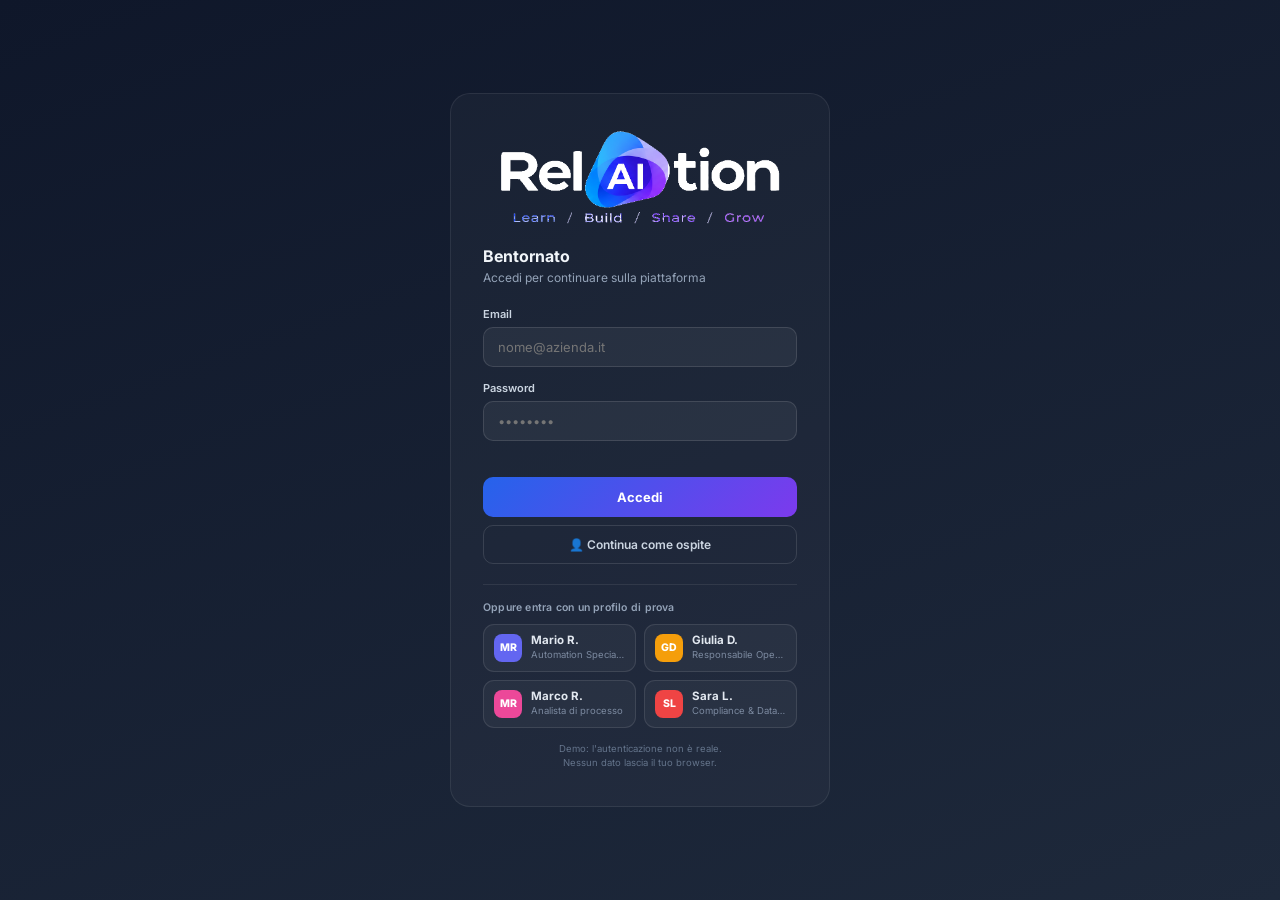
==== commit 6e43a347: "fix grafica e animazioni" ====
--- a/relaition-mvp/index.html
+++ b/relaition-mvp/index.html
@@ -20,10 +20,10 @@
 </head>
 <body>
 <div id="loginScreen" style="position:fixed;inset:0;background:linear-gradient(160deg,#0F172A 0%,#1E293B 100%);display:flex;align-items:center;justify-content:center;z-index:10000;font-family:Inter,sans-serif;padding:20px">
-  <div style="width:100%;max-width:380px;background:rgba(255,255,255,.03);border:1px solid rgba(255,255,255,.08);border-radius:20px;padding:36px 32px;backdrop-filter:blur(12px)">
+  <div style="width:100%;max-width:380px;background:rgba(255,255,255,.03);border:1px solid rgba(255,255,255,.08);border-radius:20px;padding:36px 32px">
     <!-- Logo ufficiale per sfondo scuro (brand/logo-dark.png), con il claim
          Learn / Build / Share / Grow gia' dentro. -->
-    <img src="brand/logo-dark.png" alt="RelAItion. Learn, Build, Share, Grow" class="logo-intero" style="margin:-6px 0 18px">
+    <img src="brand/logo-dark.png" alt="RelAItion. Learn, Build, Share, Grow" class="logo-intero" style="margin:0 auto 22px;width:280px">
     <div style="color:#F1F5F9;font-size:16px;font-weight:700;margin-bottom:4px">Bentornato</div>
     <div style="color:#94A3B8;font-size:12px;margin-bottom:22px">Accedi per continuare sulla piattaforma</div>
     <form id="loginForm" onsubmit="return doLogin(event)">
@@ -94,6 +94,7 @@
           <line x1="21" y1="12" x2="9" y2="12"></line>
         </svg>Esci</span>
     </div>
+    <div id="versioneApp" class="versione-app"></div>
   </div>
 </aside>
 
--- a/relaition-mvp/css/base.css
+++ b/relaition-mvp/css/base.css
@@ -22,7 +22,7 @@
   --sh-lg:0 10px 15px -3px rgba(0,0,0,.08),0 4px 6px -4px rgba(0,0,0,.04);
   --sh-xl:0 20px 25px -5px rgba(0,0,0,.1),0 8px 10px -6px rgba(0,0,0,.06);
   --glass:rgba(255,255,255,.7);--glass-b:blur(12px);
-  --trans:all .2s cubic-bezier(.4,0,.2,1);
+  --trans:all .14s cubic-bezier(.2,0,0,1);
 }
 html,body{height:100%;font-family:'Inter',system-ui,-apple-system,sans-serif;color:var(--tx);background:var(--bg);overflow:hidden;-webkit-font-smoothing:antialiased}
 .app{display:flex;height:100vh}
@@ -315,7 +315,7 @@
 html[data-theme="dark"] [style*="color:#1E293B" i],
 html[data-theme="dark"] [style*="color:#334155" i]{color:var(--tx)!important}
 /* Logo intero (file ufficiale): largo quanto il contenitore, mai piu' di 320px */
-.logo-intero{display:block;width:100%;max-width:320px;height:auto}
+.logo-intero{display:block;width:100%;max-width:320px;height:auto;margin-left:auto;margin-right:auto;image-rendering:auto}
 .logo-mark img{width:32px;height:auto;display:block}
 .sidebar.compatta .logo-mark img{width:36px}
 /* classi con tinta pastello scritta nel foglio di stile */
@@ -336,3 +336,6 @@
 html[data-theme="dark"] .badge-g{color:#6EE7B7}
 html[data-theme="dark"] .badge-y{color:#FCD34D}
 html[data-theme="dark"] .badge-p{background:#2E1F5E;color:#C4B5FD}
+/* Versione in esecuzione, in fondo al menu: piccola, letta dal service worker */
+.versione-app{font-size:9px;color:rgba(148,163,184,.45);text-align:right;padding:4px 6px 0;letter-spacing:.04em;min-height:12px}
+.sidebar.compatta .versione-app{display:none}
--- a/relaition-mvp/css/components.css
+++ b/relaition-mvp/css/components.css
@@ -31,7 +31,7 @@
 .tab.active{color:var(--ac);border-bottom-color:var(--ac)}
 
 /* ─── MODAL ─── */
-.modal-overlay{position:fixed;inset:0;background:rgba(15,23,42,.5);backdrop-filter:blur(4px);z-index:200;display:none;place-items:center}
+.modal-overlay{position:fixed;inset:0;background:rgba(15,23,42,.58);z-index:200;display:none;place-items:center}
 .modal-overlay.show{display:grid}
 .modal{background:var(--card);border-radius:var(--rxl);box-shadow:var(--sh-xl);width:90%;max-width:680px;max-height:85vh;overflow-y:auto;padding:28px}
 .modal-lg{max-width:820px}
@@ -58,11 +58,13 @@
 
 /* ═══ VISUAL POLISH v8 ═══ */
 @keyframes pageIn{from{opacity:0;transform:translateY(4px)}to{opacity:1;transform:none}}
-.page.active{animation:pageIn .22s cubic-bezier(.4,0,.2,1)}
-@keyframes gradShift{0%,100%{background-position:0% 50%}50%{background-position:100% 50%}}
-.mkt-hero,.learn-hero{background-size:200% 200%;animation:gradShift 12s ease infinite}
-.logo-mark{animation:logoPulse 4s ease-in-out infinite}
-@keyframes logoPulse{0%,100%{filter:drop-shadow(0 4px 10px rgba(79,70,229,.45))}50%{filter:drop-shadow(0 4px 22px rgba(124,58,237,.8))}}
+.page.active{animation:pageIn .15s cubic-bezier(.2,0,0,1)}
+/* Il gradiente delle intestazioni non scorre piu': un'area grande ridisegnata a
+   ogni fotogramma per dodici secondi, e poi da capo, pesa su tutta la pagina. */
+/* Il marchio nel menu non pulsa piu': un filtro drop-shadow animato all'infinito
+   costringe il browser a ridisegnare ogni fotogramma, sempre, su ogni pagina,
+   ed e' la prima causa delle finestre che si aprivano a scatti. */
+@keyframes logoPulse{0%,100%{opacity:1}50%{opacity:.72}}
 .ni.active{position:relative;overflow:hidden}
 .ni.active::after{content:'';position:absolute;left:0;top:0;bottom:0;width:3px;background:linear-gradient(180deg,#2563EB,#7C3AED);border-radius:0 3px 3px 0}
 .agent-card{position:relative}
@@ -80,8 +82,11 @@
 .palette-tabs{flex-wrap:wrap}
 .palette-tab{font-size:10px;padding:7px 2px;min-width:44px}
 .badge{transition:var(--trans)}
-.modal{animation:modalIn .25s cubic-bezier(.34,1.4,.64,1)}
-@keyframes modalIn{from{opacity:0;transform:scale(.95) translateY(10px)}to{opacity:1;transform:none}}
+/* Apertura delle finestre: 160 ms senza rimbalzo. La curva con sovraelongazione
+   (1,4) faceva «assestare» la finestra dopo l'arrivo, e quel mezzo secondo di
+   assestamento si leggeva come lentezza. */
+.modal{animation:modalIn .16s cubic-bezier(.2,0,0,1)}
+@keyframes modalIn{from{opacity:0;transform:scale(.97) translateY(6px)}to{opacity:1;transform:none}}
 .leaderboard-row,.notif-item,.lesson-item{cursor:pointer}
 .leaderboard-row:hover{background:var(--bg2);border-radius:8px}
 .quiz-option{position:relative}
@@ -109,7 +114,7 @@
 
 #loginScreen,#bootOverlay{animation:fullscreenIn .35s cubic-bezier(.4,0,.2,1)}
 @keyframes fullscreenIn{from{opacity:0}to{opacity:1}}
-#loginScreen>div{animation:modalIn .4s cubic-bezier(.34,1.4,.64,1)}
+#loginScreen>div{animation:modalIn .25s cubic-bezier(.2,0,0,1)}
 #loginScreen input{transition:var(--trans)}
 #loginScreen input:focus{outline:none;border-color:#2563EB!important;box-shadow:0 0 0 3px rgba(37,99,235,.18)}
 #loginScreen button{transition:var(--trans)}
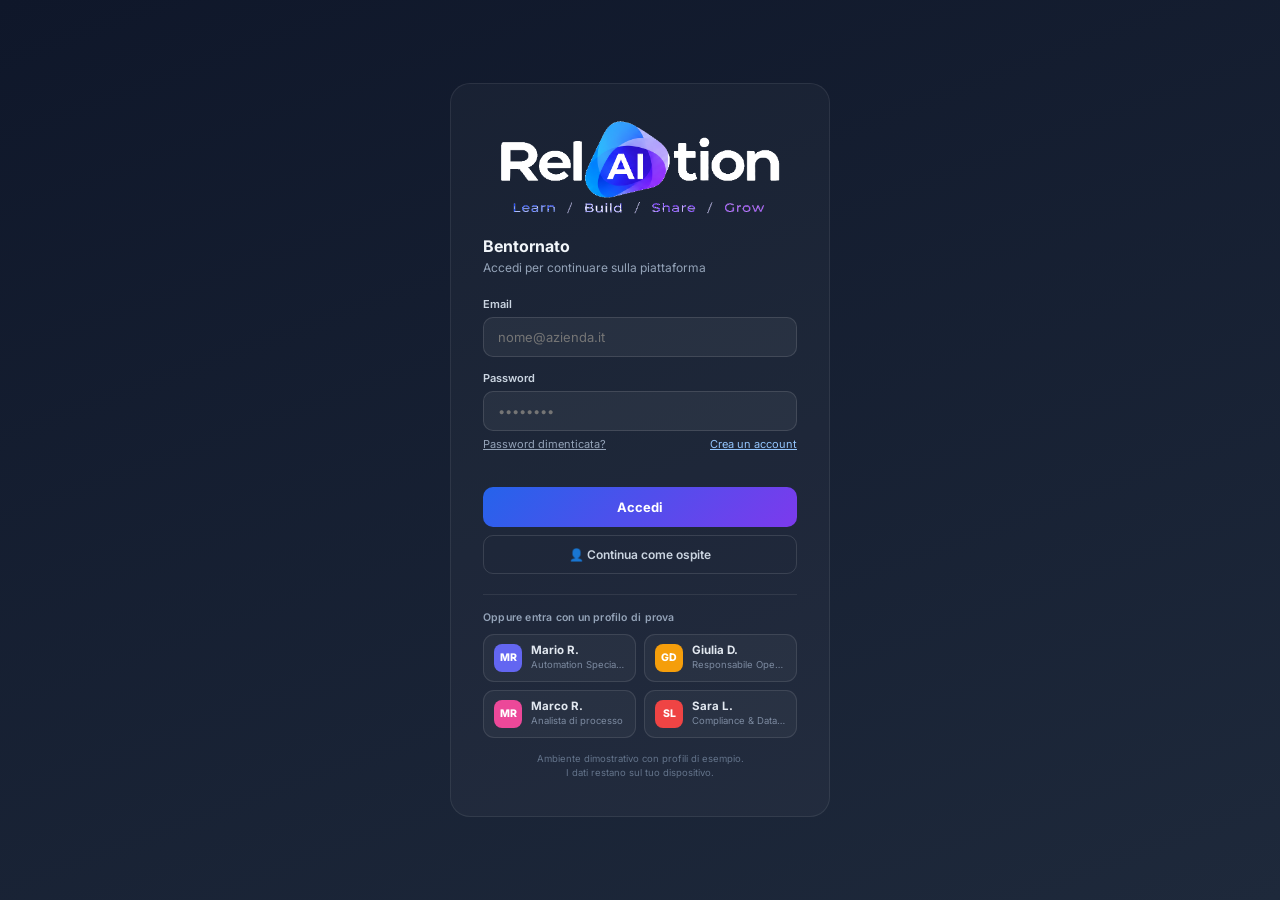
==== commit 44ef3155: "updates 6/10" ====
--- a/relaition-mvp/index.html
+++ b/relaition-mvp/index.html
@@ -13,6 +13,9 @@
 <link rel="stylesheet" href="css/marketplace.css">
 <link rel="stylesheet" href="css/builder.css">
 <link rel="stylesheet" href="css/pages.css">
+<!-- Ultimo: aggiunge l'impaginazione per schermi stretti senza toccare
+     quella da scrivania. -->
+<link rel="stylesheet" href="css/mobile.css">
 <link rel="manifest" href="manifest.webmanifest">
 <meta name="theme-color" content="#4F46E5">
 <link rel="icon" type="image/png" href="brand/icon-192.png">
@@ -35,6 +38,12 @@
         <label style="display:block;color:#CBD5E1;font-size:11px;font-weight:600;margin-bottom:6px">Password</label>
         <input type="password" id="loginPassword" required placeholder="••••••••" style="width:100%;padding:11px 14px;border-radius:10px;border:1px solid rgba(255,255,255,.12);background:rgba(255,255,255,.05);color:#F1F5F9;font-size:13px;font-family:inherit">
       </div>
+      <!-- Le due voci che chiunque si aspetta sotto un campo password. Senza,
+           la schermata si legge come un mockup: ci sono, e funzionano. -->
+      <div style="display:flex;justify-content:space-between;align-items:center;margin:-2px 0 8px">
+        <span onclick="apriRecuperoPassword()" style="color:#94A3B8;font-size:11px;cursor:pointer;text-decoration:underline">Password dimenticata?</span>
+        <span onclick="apriRegistrazione()" style="color:#93C5FD;font-size:11px;cursor:pointer;text-decoration:underline">Crea un account</span>
+      </div>
       <div id="loginError" style="color:#FCA5A5;font-size:11px;min-height:16px;margin-bottom:6px"></div>
       <button type="submit" style="width:100%;padding:12px;border:none;border-radius:10px;background:linear-gradient(135deg,#2563EB,#7C3AED);color:#fff;font-size:13px;font-weight:700;cursor:pointer;font-family:inherit;margin-top:6px">Accedi</button>
       <button type="button" onclick="doGuestLogin()" style="width:100%;padding:11px;border:1px solid rgba(255,255,255,.12);border-radius:10px;background:transparent;color:#CBD5E1;font-size:12px;font-weight:600;cursor:pointer;font-family:inherit;margin-top:8px">👤 Continua come ospite</button>
@@ -45,7 +54,12 @@
     <div style="margin-top:20px;padding-top:16px;border-top:1px solid rgba(255,255,255,.08)">
       <div style="color:#94A3B8;font-size:10.5px;font-weight:600;margin-bottom:10px;letter-spacing:.02em">Oppure entra con un profilo di prova</div>
       <div id="accountDemo" class="account-griglia"></div>
-      <div style="color:#64748B;font-size:9.5px;text-align:center;margin-top:14px;line-height:1.5">Demo: l'autenticazione non è reale.<br>Nessun dato lascia il tuo browser.</div>
+      <!-- Dire «l'autenticazione non è reale» è vero ma apre una domanda che
+           non riguarda quello che il prototipo vuole dimostrare: qui si dice
+           che è un ambiente dimostrativo con profili di esempio, e si tiene
+           la nota che conta davvero — i dati restano sul dispositivo. In
+           un'installazione vera l'accesso passa dall'SSO aziendale. -->
+      <div style="color:#64748B;font-size:9.5px;text-align:center;margin-top:14px;line-height:1.5">Ambiente dimostrativo con profili di esempio.<br>I dati restano sul tuo dispositivo.</div>
     </div>
   </div>
 </div>
@@ -176,7 +190,9 @@
             <div style="display:flex;align-items:center;gap:6px;font-size:12px;font-weight:600;color:var(--tx2)"><span style="font-size:16px">🔒</span> Sandbox isolata</div>
             <div style="display:flex;align-items:center;gap:6px;font-size:12px;font-weight:600;color:var(--tx2)"><span style="font-size:16px">🇪🇺</span> Dati in EU</div>
           </div>
-          <div style="display:flex;gap:8px;margin-top:16px">
+          <!-- La classe serve al foglio per schermi stretti: senza, questa fila
+               di quattro pulsanti usciva dallo schermo del telefono. -->
+          <div class="mkt-hero-azioni" style="display:flex;gap:8px;margin-top:16px">
             <button class="tb-btn primary" onclick="go('builder')">+ Crea il tuo agente</button>
             <button class="tb-btn" onclick="showToast('📖 Documentazione integrazioni: 63 connettori disponibili')">📖 Guida integrazioni</button>
             <button class="tb-btn" onclick="openReviewQueue()" id="reviewQueueBtn" style="color:#D97706;border-color:#FDE68A">🛡️ Revisiona pubblicazioni</button>
@@ -244,8 +260,11 @@
                   <option value="altro">Altro (indica l'indirizzo)</option>
                 </select>
                 <input class="ai-key-input" style="width:100%;margin-bottom:6px" id="localeUrl" placeholder="http://localhost:11434">
-                <div style="display:flex;gap:6px;margin-bottom:6px">
-                  <select class="prop-select" id="localeModel" style="flex:1"><option value="">nessun modello rilevato</option></select>
+                <!-- Stessa forma della riga della chiave, stesso ritorno a capo:
+                     la palette si ridimensiona a mano e qui non c'è una
+                     larghezza su cui tarare. -->
+                <div class="ai-key-row" style="margin-bottom:6px">
+                  <select class="prop-select" id="localeModel" style="flex:1 1 140px;min-width:0"><option value="">nessun modello rilevato</option></select>
                   <button class="tb-btn" onclick="discoverLocalModels()" style="height:30px;font-size:11px;padding:0 10px" title="Cerca i modelli installati">🔄</button>
                 </div>
                 <div style="font-size:10px;color:var(--tx4);line-height:1.5">Nessuna chiave necessaria. Il modello gira sul tuo computer: i dati non escono dalla macchina.</div>
@@ -256,7 +275,16 @@
               </div>
               <div class="ai-key-row">
                 <input class="ai-key-input" type="password" placeholder="sk-ant-api..." id="aiKeyInput">
-                <button class="tb-btn" onclick="testAIKey()" style="height:30px;font-size:11px;padding:0 10px">Test</button>
+                <!-- I due pulsanti vanno a capo INSIEME: separandoli si
+                     ottiene «Test» accanto al campo e «Modelli» da solo sulla
+                     riga sotto, che e' il disordine peggiore dei due. -->
+                <div class="ai-key-azioni">
+                  <button class="tb-btn" onclick="testAIKey()" style="height:30px;font-size:11px;padding:0 10px">Test</button>
+                  <!-- Chiede al fornitore quali modelli sono abilitati su QUESTA
+                       chiave: l'elenco scritto nel codice è solo un punto di
+                       partenza, e piani diversi vedono cataloghi diversi. -->
+                  <button class="tb-btn" onclick="rilevaModelliFornitore()" style="height:30px;font-size:11px;padding:0 9px" title="Chiedi al fornitore quali modelli sono abilitati su questa chiave">🔄 Modelli</button>
+                </div>
               </div>
               <div id="openaiProxyField" style="display:none;margin-bottom:6px">
                 <input class="ai-key-input" style="width:100%" id="openaiProxyUrl" placeholder="Proxy CORS (opzionale): http://localhost:8010/">
@@ -285,6 +313,11 @@
             <span class="bt-stato" id="builderTitoloStato"></span>
             <span class="bt-edit">&#x270f;&#xfe0f;</span>
           </div>
+          <!-- Briciola di ritorno: compare solo quando si e' entrati in un
+               sotto-agente dal nodo di delega di un orchestratore. Senza, chi
+               entra nel sotto-agente non ha una strada per tornare al flusso
+               da cui e' venuto e deve ricercarlo in "I miei agenti". -->
+          <div class="builder-ritorno" id="builderRitorno" style="display:none"></div>
           <div class="builder-header">
             <!-- AI Chat Builder -->
             <div class="chat-builder">
@@ -526,6 +559,7 @@
               <div class="card-header"><div class="card-title">Governance</div></div>
               <div id="profile-governance"></div>
               <div id="profile-obiettivi" style="margin-top:16px"></div>
+              <div id="profile-consumo" style="margin-top:16px"></div>
             </div>
             <div class="card">
               <div class="card-header"><div class="card-title">Preferenze</div></div>
@@ -560,6 +594,7 @@
 <script src="js/mailer.js"></script>
 <script src="js/webhook.js"></script>
 <script src="js/utenti.js"></script>
+<script src="js/accesso.js"></script>
 <script src="js/connessioni.js"></script>
 <script src="js/connessioni-ui.js"></script>
 <script src="js/explain.js"></script>
@@ -572,6 +607,7 @@
 <script src="js/seed-demo.js"></script>
 <script src="js/tour.js"></script>
 <script src="js/ai-client.js"></script>
+<script src="js/consumo.js"></script>
 <script src="js/aiuto-testo.js"></script>
 <script src="js/tema.js"></script>
 <script src="js/chat-compose.js"></script>
@@ -584,9 +620,11 @@
 <script src="js/pubblicazioni.js"></script>
 <script src="js/marketplace.js"></script>
 <script src="js/pages.js"></script>
+<script src="js/dashboard-utente.js"></script>
 <script src="js/lessons-piattaforma.js"></script>
 <script src="js/lessons-fondamenti.js"></script>
 <script src="js/modals.js"></script>
+<script src="js/mobile.js"></script>
 <script src="js/main.js"></script>
 </body>
 </html>
--- a/relaition-mvp/css/base.css
+++ b/relaition-mvp/css/base.css
@@ -339,3 +339,10 @@
 /* Versione in esecuzione, in fondo al menu: piccola, letta dal service worker */
 .versione-app{font-size:9px;color:rgba(148,163,184,.45);text-align:right;padding:4px 6px 0;letter-spacing:.04em;min-height:12px}
 .sidebar.compatta .versione-app{display:none}
+
+/* Riga di un agente pianificato (Log Esecuzioni): il blocco del testo prende
+   lo spazio che avanza e può rimpicciolirsi. Stava fra gli stili in linea, ma
+   da lì nessun foglio può cambiarlo senza `!important`, e su schermo stretto
+   la riga deve andare a capo. */
+.riga-pianificata .rp-testo{flex:1;min-width:0}
+.riga-esecuzione .re-testo{flex:1;min-width:0}
--- a/relaition-mvp/css/components.css
+++ b/relaition-mvp/css/components.css
@@ -211,3 +211,35 @@
   #loginScreen{transition:none}
   .mkt-hero,.learn-hero{animation:none!important}
 }
+
+/* Pulsante di sostituzione dentro una riga della verifica: sta a destra, non
+   si allarga e non eredita il cursore della riga, che porta al nodo. */
+.validation-item .vi-fix{margin-left:auto;flex-shrink:0;height:26px;font-size:11px;padding:0 10px}
+
+/* Riga che dice se la prova di una connessione è possibile qui e ora. */
+.conn-capacita{font-size:10.5px;font-weight:600;margin:6px 0 2px;letter-spacing:.01em}
+
+/* La schermata di accesso sta a z-index 10000, le finestre a 200: i moduli
+   «Crea un account» e «Password dimenticata», che si aprono proprio da lì,
+   finivano dietro e sembravano non aprirsi affatto. Una finestra è sempre una
+   richiesta esplicita di chi la apre, quindi sta sopra tutto. */
+.modal-overlay{z-index:10050}
+
+/* ── Finestra degli errori di esecuzione ──
+   Riusa .validation-item perche' i due elenchi si leggono allo stesso modo:
+   una riga, un nodo, un clic per andarci. Qui pero' la riga ha due piani — il
+   problema e il rimedio — quindi l'allineamento verticale passa in alto,
+   altrimenti l'icona galleggia a meta' di un testo su tre righe. */
+.validation-item .vi-msg{display:block}
+.validation-list .validation-item{align-items:flex-start}
+.validation-item .vi-tag{display:inline-block;margin-left:7px;padding:1px 7px;
+  border:1px solid;border-radius:999px;font-size:9.5px;font-weight:700;
+  text-transform:uppercase;letter-spacing:.03em;vertical-align:1px}
+.validation-item .vi-rimedio{display:inline-block;margin-top:5px;color:var(--tx3);
+  font-size:11px;line-height:1.45}
+/* Un problema nato dentro un sotto-agente non ha un nodo su questa tela:
+   niente puntatore, niente promessa di un salto che non puo' avvenire. */
+.validation-item.vi-no-salto{cursor:default;opacity:.92}
+.validation-item.vi-no-salto:hover{background:#FEF2F2}
+html[data-theme="dark"] .validation-item.vi-no-salto:hover{background:#3A1418}
+html[data-theme="dark"] .validation-item .vi-rimedio{color:#FCA5A5}
--- a/relaition-mvp/css/builder.css
+++ b/relaition-mvp/css/builder.css
@@ -63,8 +63,27 @@
 .ai-panel{background:linear-gradient(135deg,#EEF2FF,#F0FDF4);border:1px solid var(--ac2-l);border-radius:var(--rl);padding:16px;margin-bottom:16px}
 .ai-panel-title{font-size:12px;font-weight:700;display:flex;align-items:center;gap:6px;margin-bottom:12px}
 .ai-panel-title .sparkle{color:var(--ac2)}
-.ai-key-row{display:flex;gap:8px;margin-bottom:8px;align-items:center}
-.ai-key-input{flex:1;padding:7px 10px;border:1px solid var(--bo);border-radius:var(--r);font-size:11px;font-family:'SF Mono',monospace;outline:none}
+/* La riga della chiave sta dentro la palette, che e' una colonna
+   RIDIMENSIONABILE a mano: non c'e' una larghezza su cui tarare, c'e' quella
+   che l'utente decide in quel momento. Senza `flex-wrap` la riga traboccava di
+   una settantina di pixel e il pulsante «Modelli» finiva fuori dal pannello —
+   invisibile e non cliccabile — gia' alla larghezza predefinita. Col ritorno a
+   capo i pulsanti scendono sotto il campo quando non ci stanno accanto, e
+   restano affiancati quando c'e' spazio. */
+.ai-key-row{display:flex;flex-wrap:wrap;gap:8px;margin-bottom:8px;align-items:center}
+/* `min-width:0` perche' un input ha una larghezza minima propria che `flex:1`
+   da solo non supera: senza, il campo si rifiuta di stringersi e a traboccare
+   sono gli altri. La base di 140px e' il punto in cui il testo mascherato
+   della chiave si legge ancora. */
+.ai-key-input{flex:1 1 140px;min-width:0;padding:7px 10px;border:1px solid var(--bo);border-radius:var(--r);font-size:11px;font-family:'SF Mono',monospace;outline:none}
+/* I pulsanti non si stringono mai sotto il proprio testo: un «Test» tagliato a
+   meta' e' peggio di un pulsante che va a capo. */
+.ai-key-row .tb-btn{flex:0 0 auto;white-space:nowrap}
+/* Il gruppo dei pulsanti va a capo come un blocco solo, e quando e' finito
+   sulla riga sotto la occupa tutta: due pulsanti stretti a sinistra con meta'
+   riga vuota a destra sembrano un errore di impaginazione, non una scelta. */
+.ai-key-azioni{display:flex;gap:8px;flex:1 1 auto;min-width:0}
+.ai-key-azioni .tb-btn{flex:1 1 auto;justify-content:center}
 .ai-key-input:focus{border-color:var(--ac2);box-shadow:0 0 0 3px rgba(99,102,241,.1)}
 .ai-status{font-size:10px;display:flex;align-items:center;gap:4px;margin-top:4px}
 .ai-dot{width:6px;height:6px;border-radius:50%;display:inline-block}
@@ -116,7 +135,7 @@
 .b-node.invalid{border-color:#EF4444!important;box-shadow:0 0 0 3px rgba(239,68,68,.15)}
 .b-node-invalid-badge{position:absolute;top:-9px;right:-9px;width:20px;height:20px;border-radius:50%;background:#EF4444;color:#fff;display:grid;place-items:center;font-size:11px;font-weight:800;box-shadow:0 2px 6px rgba(239,68,68,.4);z-index:11}
 .validation-list{display:flex;flex-direction:column;gap:8px;margin:14px 0}
-.validation-item{display:flex;gap:10px;align-items:flex-start;padding:10px 12px;border-radius:var(--r);background:#FEF2F2;border:1px solid #FEE2E2;cursor:pointer;transition:var(--trans)}
+.validation-item{display:flex;gap:10px;align-items:center;padding:10px 12px;border-radius:var(--r);background:#FEF2F2;border:1px solid #FEE2E2;cursor:pointer;transition:var(--trans)}
 .validation-item:hover{background:#FEE2E2}
 .validation-item .vi-ic{font-size:14px;flex-shrink:0}
 .validation-item .vi-msg{font-size:12px;color:var(--tx2);line-height:1.4}
@@ -378,4 +397,17 @@
 .aiuto-testo-azioni{display:flex;gap:6px;align-items:center;flex-wrap:wrap;margin-top:6px}
 .aiuto-testo-azioni .tb-btn{height:26px;font-size:10.5px;padding:0 9px}
 .aiuto-testo-stato{font-size:10.5px;color:var(--tx3);line-height:1.4;flex-basis:100%}
+.aiuto-testo-nota{font-size:10px;color:var(--tx4);line-height:1.4;margin-top:4px}
 .aiuto-testo-link{color:#6D28D9;cursor:pointer;text-decoration:underline}
+
+/* ── Briciola di ritorno dal sotto-agente ──
+   Entrare in un sotto-agente dal nodo di delega apriva un altro flusso e
+   chiudeva la strada di ritorno: il nome dell'orchestratore non compariva da
+   nessuna parte e bisognava ricercarlo in "I miei agenti". La riga vive
+   fuori dal titolo perche' il titolo apre la rinomina al clic. */
+.builder-ritorno{flex-shrink:0;display:flex;align-items:center;gap:8px;
+  padding:7px 16px;background:var(--ac-l);border-bottom:1px solid var(--bo);
+  font-size:11px;color:var(--tx2);line-height:1.45}
+.builder-ritorno .br-link{cursor:pointer;font-weight:700;color:var(--ac);
+  text-decoration:underline;text-underline-offset:2px;white-space:nowrap}
+.builder-ritorno .br-link:hover{opacity:.78}
--- a/relaition-mvp/css/pages.css
+++ b/relaition-mvp/css/pages.css
@@ -115,11 +115,17 @@
 .comment-input-row input:focus{border-color:var(--ac)}
 
 /* Dashboard chart */
-.mini-chart{display:flex;align-items:flex-end;gap:6px;height:100px;padding:8px 0}
+.mini-chart{display:flex;align-items:flex-end;gap:6px;height:124px;padding:18px 0 0}
 .mini-bar{flex:1;background:linear-gradient(to top,var(--ac),rgba(124,58,237,.4));border-radius:4px 4px 0 0;transition:height .5s;position:relative;min-width:20px;cursor:pointer}
 .mini-bar:hover{opacity:.8}
-.mini-bar-label{position:absolute;bottom:-18px;left:50%;transform:translateX(-50%);font-size:9px;color:var(--tx4);white-space:nowrap}
-.mini-bar-val{position:absolute;top:-16px;left:50%;transform:translateX(-50%);font-size:9px;font-weight:700;color:var(--tx2);white-space:nowrap}
+/* L'etichetta si ancora al BORDO INFERIORE della barra (`top:100%`) e scende da
+   li'. Prima era posizionata dal basso (`bottom:-18px`): con una riga sola
+   funzionava per caso, perche' con due righe il blocco cresce verso l'alto e la
+   prima riga finiva addosso alla barra — appiccicata, a volte sopra. Ancorando
+   il bordo superiore, lo spazio fra barra ed etichetta resta quello scelto,
+   quante che siano le righe. */
+.mini-bar-label{position:absolute;top:100%;margin-top:7px;left:50%;transform:translateX(-50%);font-size:9px;color:var(--tx4);white-space:nowrap}
+.mini-bar-val{position:absolute;bottom:100%;margin-bottom:5px;left:50%;transform:translateX(-50%);font-size:9px;font-weight:700;color:var(--tx2);white-space:nowrap}
 
 /* Profile edit mode */
 .profile-edit-field{display:flex;align-items:center;gap:8px;margin-bottom:10px}
@@ -138,3 +144,32 @@
 .btn-su-scuro{background:rgba(255,255,255,.14);border-color:rgba(255,255,255,.28);color:#fff;
   backdrop-filter:blur(4px);font-weight:600}
 .btn-su-scuro:hover{background:rgba(255,255,255,.24);border-color:rgba(255,255,255,.45)}
+
+/* ── Date sotto le barre del grafico settimanale ──
+   I soli nomi dei giorni si ripetono ogni settimana: chi torna dopo un po' non
+   sa di QUALE martedi' si parli. L'etichetta diventa quindi di due righe —
+   giorno e data — e l'intestazione porta l'intervallo. Serve piu' spazio sotto
+   il grafico, altrimenti la seconda riga finisce sopra il riquadro successivo. */
+.mini-chart.con-date{height:124px;padding-bottom:34px}
+.mini-bar-label{line-height:1.3}
+.mini-bar-data{display:block;margin-top:1px;font-size:8.5px;color:var(--tx4);opacity:.8;letter-spacing:.01em}
+/* Oggi: l'unica barra che vale la pena distinguere, perche' e' il punto da cui
+   si contano all'indietro tutte le altre. */
+.mini-bar.oggi .mini-bar-data{color:var(--ac);opacity:1;font-weight:700}
+.mini-bar.oggi .mini-bar-label{color:var(--tx3);font-weight:700}
+/* L'intervallo accanto al titolo: e' un dato di servizio, non un secondo
+   titolo, e deve leggersi come tale. */
+.card-periodo{font-size:10.5px;font-weight:600;color:var(--tx4);margin-left:8px;white-space:nowrap}
+
+/* Sul telefono le sette date non ci stanno affiancate: resta la data, che e'
+   l'informazione che mancava, e il giorno della settimana si legge nel
+   suggerimento al tocco. */
+@media (max-width:560px){
+  .mini-bar-label{font-size:8px}
+  .mini-bar-data{font-size:8px}
+  .card-periodo{display:block;margin-left:0;margin-top:2px}
+}
+/* Al buio il blu del marchio su fondo scuro si legge appena: la data di oggi e'
+   l'unica etichetta che deve saltare all'occhio, e perderla proprio li'
+   vanificherebbe il motivo per cui e' evidenziata. */
+html[data-theme="dark"] .mini-bar.oggi .mini-bar-data{color:#93B4FF}
--- a/relaition-mvp/css/mobile.css
+++ b/relaition-mvp/css/mobile.css
@@ -0,0 +1,433 @@
+/* ═══════════════════════════════════════════
+   IMPAGINAZIONE PER SCHERMI STRETTI
+   ═══════════════════════════════════════════
+   La piattaforma era uno strumento da scrivania: menu da 240px fissi, tre
+   pannelli affiancati nel Builder, finestre centrate al 90% di una larghezza
+   che su un telefono vale 360px. Il capitolo 2 del documento mette però
+   l'interfaccia "web e mobile" nel primo livello dell'architettura, e la POC
+   è pubblicata su un indirizzo che si apre anche dal telefono: quello che si
+   apre deve funzionare.
+
+   Questo foglio arriva DOPO gli altri e non tocca nulla sopra la soglia: è un
+   livello che si aggiunge, non una riscrittura. Togliendolo, la versione da
+   scrivania resta identica a prima.
+
+   Due soglie, non una:
+     ≤ 1024px  regolazioni di spazio (tablet): meno padding, griglie più corte;
+     ≤ 768px   impaginazione per telefono: menu a scomparsa, pannelli del
+               Builder a scomparsa, finestre a tutta altezza.
+   Sotto 768px la classe `tocco` sul <body> viene messa da js/mobile.js. */
+
+/* Sopra la soglia il contenitore dei comandi secondari non deve esistere come
+   riquadro: `display:contents` lo fa sparire dal layout e i tre pulsanti
+   restano in fila nella barra dove stavano prima. Senza, il <div> impilava
+   tre quadrati da 36px fuori da una barra alta 56. Sta PRIMA delle soglie
+   perché sotto soglia deve poter essere sovrascritto. */
+.tb-secondarie{display:contents}
+
+/* ── Altezza reale della finestra ───────────────────────────────
+   Su iOS e Android la barra degli indirizzi entra e esce dallo schermo e
+   `100vh` resta fissa al massimo: il fondo della pagina finiva sotto il bordo
+   e il registro del Builder non si raggiungeva. `dvh` segue la finestra vera;
+   la riga con `vh` resta come ripiego per i browser che non la conoscono. */
+@media (max-width:1024px){
+  .app{height:100vh;height:100dvh}
+}
+
+/* ─────────────────────────────────────────────────────────────
+   TABLET E FINESTRE STRETTE (≤1024px)
+   ───────────────────────────────────────────────────────────── */
+@media (max-width:1024px){
+  .page-pad{padding:18px 16px}
+  .topbar{padding:0 14px;gap:8px}
+  .tb-search{width:180px}
+  .modal{width:94%;padding:22px}
+}
+
+/* ─────────────────────────────────────────────────────────────
+   TELEFONO (≤768px)
+   ───────────────────────────────────────────────────────────── */
+@media (max-width:768px){
+
+  /* Il menu esce dal flusso e diventa un pannello a scomparsa: su 360px di
+     larghezza una colonna fissa da 240 lascia al contenuto 120px, e la
+     versione compatta a 68px lascia comunque una striscia di icone che ruba
+     un sesto dello schermo per una navigazione che si usa una volta ogni
+     tanto. Fuori dal flusso, il contenuto ha tutta la larghezza. */
+  .sidebar{
+    position:fixed;top:0;left:0;bottom:0;width:270px;max-width:82vw;
+    transform:translateX(-100%);transition:transform .22s cubic-bezier(.2,0,0,1);
+    z-index:300;box-shadow:none
+  }
+  .sidebar.aperta{transform:translateX(0);box-shadow:0 0 40px rgba(2,6,23,.55)}
+  /* La compressione a icone e la risposta a «finestra stretta» che qui non
+     serve piu: il pannello o e aperto per intero o non c'e. Le regole della
+     colonna stretta vanno pero spente TUTTE, non solo la larghezza: erano
+     dodici, e lasciandone attiva anche una sola il pannello si apriva con le
+     voci centrate, i nomi dei gruppi ridotti a trattini e i contatori
+     schiacciati sopra le icone. js/mobile.js toglie comunque la classe; questo
+     blocco copre l'istante fra il primo disegno e il suo intervento. */
+  .sidebar.compatta{width:270px;max-width:82vw}
+  .sidebar.compatta .logo-text,
+  .sidebar.compatta .logo-sub,
+  .sidebar.compatta .ni-testo,
+  .sidebar.compatta .sf-info{display:block}
+  .sidebar.compatta .sf-esci{display:flex}
+  .sidebar.compatta .logo-area{padding:20px}
+  .sidebar.compatta .logo-area > div{flex-direction:row;gap:8px;align-items:center}
+  .sidebar.compatta .logo-row{justify-content:flex-start;gap:12px;padding:4px;margin:-4px;flex:1}
+  .sidebar.compatta .logo-mark{width:36px;height:36px}
+  .sidebar.compatta nav{padding:8px 12px;display:block}
+  .sidebar.compatta .ni{position:static;width:auto;height:auto;padding:12px;margin:1px 0;gap:10px;justify-content:flex-start;border-radius:8px}
+  .sidebar.compatta .ni-ic{font-size:17px;width:20px}
+  .sidebar.compatta .nav-group{width:auto;height:auto;padding:16px 8px 6px;margin:0;font-size:10px;background:none}
+  .sidebar.compatta .ni-badge{position:static;width:auto;min-width:auto;height:auto;padding:2px 7px;font-size:10px;line-height:normal;border-radius:10px;background:rgba(96,165,250,.18);box-shadow:none}
+  .sidebar.compatta .sidebar-footer{padding:16px}
+  .sidebar.compatta .sf-row{justify-content:space-between;padding:8px;gap:10px}
+  /* Il pulsante ☰ dentro il pannello lo chiude: aprirlo e ridurlo sono la
+     stessa cosa quando il pannello è a scomparsa. */
+  .sb-toggle{font-size:20px}
+
+  /* Velo sotto il pannello: chiude toccando fuori, che è il gesto che tutti
+     provano per primo. */
+  .velo-menu{
+    position:fixed;inset:0;background:rgba(2,6,23,.5);z-index:290;
+    opacity:0;pointer-events:none;transition:opacity .22s
+  }
+  .velo-menu.visibile{opacity:1;pointer-events:auto}
+
+  /* Voci di menu più alte: 34px di altezza sono un bersaglio da mouse, non da
+     pollice. Le linee guida di entrambe le piattaforme stanno sui 44px. */
+  .ni{padding:12px 12px;font-size:14px;min-height:44px}
+  .ni-ic{font-size:17px}
+
+  /* ── Barra superiore ──────────────────────────────────────
+     Sette elementi in fila non stanno in 360px. Restano il menu, il titolo e
+     le due azioni che si usano davvero; il resto passa nel menu «altro». */
+  .topbar{height:52px;padding:0 10px;gap:6px}
+  .tb-title{font-size:14px;white-space:nowrap;overflow:hidden;text-overflow:ellipsis;max-width:42vw}
+  .tb-sub{display:none}
+  .tb-search{display:none}
+  .topbar .tb-icon-btn{width:38px;height:38px;font-size:15px;flex-shrink:0}
+  #btnInstallApp{display:none!important}
+  .tb-btn{height:36px;padding:0 10px}
+  /* «+ Nuovo Agente» diventa «+»: la parola non ci sta e l'icona basta.
+     Vincolato alla barra: `.tb-btn primary` e la classe del pulsante
+     principale OVUNQUE, guida interattiva compresa, e senza `.topbar`
+     davanti spariva il testo anche da «Avanti» del tour, che diventava un
+     quadrato blu vuoto. */
+  .topbar .tb-btn.primary{font-size:0;width:38px;padding:0;justify-content:center}
+  .topbar .tb-btn.primary::after{content:'+';font-size:20px;font-weight:700;line-height:1}
+  /* Gli elementi che non entrano si nascondono dietro il pulsante «⋯»,
+     che js/mobile.js aggiunge alla barra. */
+  .tb-secondarie{display:none}
+  .tb-secondarie.aperte{
+    display:flex;position:absolute;top:52px;right:8px;z-index:250;
+    background:var(--card);border:1px solid var(--bo);border-radius:12px;
+    padding:8px;gap:8px;box-shadow:var(--sh-xl)
+  }
+
+  /* Il pannello delle notifiche era largo 380px e ancorato a destra: usciva
+     dallo schermo da entrambi i lati. */
+  .notif-panel{
+    position:fixed!important;left:8px!important;right:8px!important;
+    top:58px!important;width:auto!important;max-height:70dvh;overflow-y:auto
+  }
+
+  /* ── Contenuto ────────────────────────────────────────────── */
+  .page-pad{padding:14px 12px}
+  .section-title{font-size:17px}
+  /* Due riquadri per riga invece di quattro: a quattro, un numero a cinque
+     cifre non ci sta e va a capo dentro la sua etichetta. */
+  .stats-row{grid-template-columns:repeat(2,minmax(0,1fr))!important;gap:10px}
+  .stat-card{padding:12px}
+  .stat-val{font-size:20px}
+  .grid-2,.grid-3{grid-template-columns:minmax(0,1fr)!important}
+  .card{padding:14px}
+
+  /* Le tabelle non si riducono: si fanno scorrere. Mandarle a capo
+     renderebbe illeggibile una riga di sette colonne. */
+  table{min-width:520px}
+  .tabella-scorrevole,.card table{display:block;overflow-x:auto;-webkit-overflow-scrolling:touch}
+
+  /* ── Finestre ──────────────────────────────────────────────
+     Centrate e al 90% lasciavano quattro margini inutili su uno schermo che
+     ne ha già pochi. Qui salgono dal basso e occupano quasi tutto: è la forma
+     che su telefono si riconosce come «pannello che si chiude». */
+  .modal-overlay.show{place-items:end center}
+  .modal{
+    width:100%;max-width:none;max-height:92dvh;padding:20px 16px 28px;
+    border-radius:20px 20px 0 0
+  }
+  .modal-lg{max-width:none}
+  .modal h2{font-size:16px}
+  .modal-close{width:38px;height:38px}
+
+  /* ── Builder ───────────────────────────────────────────────
+     Tre pannelli affiancati diventano uno: il canvas. Palette e proprietà
+     salgono dal basso quando servono, come le finestre. Le maniglie di
+     ridimensionamento non hanno senso senza pannelli affiancati. */
+  .builder-wrap{flex-direction:column}
+  .bgrip{display:none}
+  .builder-sidebar,.builder-props{
+    position:fixed;left:0;right:0;bottom:0;width:auto;max-height:78dvh;
+    z-index:280;border:1px solid var(--bo);border-radius:18px 18px 0 0;
+    box-shadow:0 -8px 40px rgba(2,6,23,.28);
+    transform:translateY(102%);transition:transform .22s cubic-bezier(.2,0,0,1)
+  }
+  .builder-sidebar.aperto,.builder-props.aperto{transform:translateY(0)}
+  .builder-sidebar-header,.builder-props-header{padding:12px 14px}
+  .palette-list{padding:8px 10px 20px}
+  /* Su schermo tattile il trascinamento dalla palette al canvas non esiste:
+     il gesto è il tocco, e js/mobile.js lo trasforma in «aggiungi al centro».
+     Il cursore a mano aperta prometteva un trascinamento che non funziona. */
+  .tocco .palette-item{cursor:pointer;padding:11px 10px}
+  .props-body{padding:14px 14px 24px}
+
+  /* La barretta che si vede in cima a un pannello che sale: dice «si tira
+     giù per chiudere» senza scriverlo. */
+  .maniglia-foglio{
+    width:40px;height:4px;border-radius:2px;background:var(--bo2);
+    margin:8px auto 2px;flex-shrink:0
+  }
+
+  /* I due pulsanti che aprono palette e proprieta'. In basso a destra ci
+     sono gia' i comandi dello zoom: a 375px le due file si sovrapponevano,
+     quindi questa sta una riga PIU' IN ALTO invece che a fianco. */
+  .barra-builder-mobile{
+    position:absolute;left:12px;z-index:20;display:flex;gap:6px;
+    bottom:calc(var(--altezza-registro, 36px) + 58px);transition:bottom .18s
+  }
+  .barra-builder-mobile button{
+    height:38px;padding:0 12px;border-radius:10px;border:1px solid var(--bo);
+    background:var(--card);color:var(--tx2);font-family:inherit;font-size:12px;
+    font-weight:700;box-shadow:var(--sh);display:inline-flex;align-items:center;gap:6px;
+    max-width:48vw;overflow:hidden;white-space:nowrap;text-overflow:ellipsis
+  }
+  /* Con un nodo selezionato il pulsante ne porta il nome e si colora: senza
+     l'apertura automatica del pannello serve un segno che dica «la selezione
+     c'e', e i parametri sono qui». Un pulsante che cambia e' quel segno, e
+     costa un colpo d'occhio invece di mezza tela coperta. */
+  .barra-builder-mobile button.con-selezione{
+    border-color:var(--ac);color:var(--ac-d);background:var(--ac-ul)
+  }
+  html[data-theme="dark"] .barra-builder-mobile button.con-selezione{
+    background:rgba(37,99,235,.16);color:#93B4FF
+  }
+  /* Comandi dello zoom più piccoli: cinque quadrati da 36px più le due
+     barre non stanno in 360px di larghezza. */
+  .canvas-controls{right:10px;gap:3px}
+  .canvas-controls button{width:32px;height:32px;font-size:13px}
+  .zoom-label{min-width:38px;line-height:32px;font-size:10px}
+
+  /* La chat del Builder e i suoi suggerimenti: su una colonna. */
+  .chat-builder{padding:8px}
+  .chat-sugg{max-height:64px}
+
+  /* Il registro di esecuzione aperto non deve mangiarsi tutto il canvas. */
+  .exec-log{max-height:52dvh}
+
+  /* ── Accesso ──────────────────────────────────────────────── */
+  #loginScreen>div{padding:26px 20px}
+  .account-griglia{grid-template-columns:minmax(0,1fr)}
+  .logo-intero{width:220px!important;max-width:78vw}
+
+  /* Su iOS un campo con testo sotto i 16px fa ingrandire la pagina appena lo
+     si tocca, e non torna indietro da sola. Il testo dei campi sale quindi a
+     16px: è l'unico modo di impedirlo che non disattivi anche il pizzico per
+     ingrandire, che a una persona ipovedente serve. */
+  input,textarea,select,.prop-input,.prop-select,.palette-search{font-size:16px!important}
+
+  /* Il riquadro grigio che compare su ogni tocco in Chrome per Android
+     lampeggia su liste lunghe: si toglie, lo stato :active resta. */
+  a,button,.ni,.palette-item,.agent-card,.tb-icon-btn,.stat-card{-webkit-tap-highlight-color:transparent}
+}
+
+/* ─────────────────────────────────────────────────────────────
+   TELEFONI PICCOLI (≤380px)
+   ───────────────────────────────────────────────────────────── */
+@media (max-width:340px){
+  .stats-row{grid-template-columns:minmax(0,1fr)!important}
+  .tb-title{max-width:34vw}
+  .page-pad{padding:12px 10px}
+}
+
+/* ─────────────────────────────────────────────────────────────
+   SCHERMO CORICATO E BASSO
+   ─────────────────────────────────────────────────────────────
+   Un telefono ruotato ha 360px di altezza: un pannello che sale al 78%
+   lascia 80px di canvas. Meglio quasi tutto lo schermo. */
+@media (max-height:480px) and (orientation:landscape){
+  .builder-sidebar,.builder-props{max-height:92dvh}
+  .modal{max-height:96dvh}
+}
+
+
+/* ─────────────────────────────────────────────────────────────
+   ELEMENTI CHE ESISTONO SOLO AL TOCCO
+   ─────────────────────────────────────────────────────────────
+   Il pulsante ☰ della barra, il «⋯», i due pulsanti dei pannelli del Builder
+   e le maniglie: js/mobile.js li aggiunge sempre, perché aggiungerli e
+   toglierli a ogni cambio di larghezza li farebbe sparire nel mezzo di un
+   ridimensionamento. A deciderne la visibilità è il foglio di stile. */
+.solo-tocco{display:none}
+@media (max-width:768px){
+  .solo-tocco{display:inline-flex}
+  .barra-builder-mobile.solo-tocco{display:flex}
+  .maniglia-foglio.solo-tocco{display:block}
+}
+
+/* ─────────────────────────────────────────────────────────────
+   AGGIUSTAMENTI PER PAGINA (≤768px)
+   ───────────────────────────────────────────────────────────── */
+@media (max-width:768px){
+
+  /* ── Marketplace ────────────────────────────────────────── */
+  .mkt-hero{padding:20px;margin-bottom:16px}
+  .mkt-hero h1{font-size:21px;letter-spacing:-.4px}
+  .mkt-hero p{font-size:13px}
+  .mkt-hero-azioni{flex-wrap:wrap}
+  .mkt-hero-azioni .tb-btn{flex:1 1 46%;justify-content:center}
+  /* I dieci filtri per business unit, andando a capo, occupavano dieci righe
+     e spingevano il catalogo fuori dalla prima schermata. In una riga sola
+     che scorre restano tutti raggiungibili e costano 40px. */
+  /* `flex-basis:100%` manda l'ordinamento sulla riga sotto: affiancato,
+     restavano 120px ai filtri e se ne vedevano due. */
+  .mkt-filters{flex-basis:100%;flex-wrap:nowrap;overflow-x:auto;padding-bottom:6px;
+    scrollbar-width:none;-webkit-overflow-scrolling:touch}
+  .mkt-filters::-webkit-scrollbar{display:none}
+  .mkt-filter{flex-shrink:0;padding:8px 14px}
+  .mkt-grid{grid-template-columns:minmax(0,1fr)}
+  .agent-top{padding:16px 16px 0}
+  .agent-desc{padding:8px 16px}
+  .agent-bottom{padding:10px 16px}
+
+  /* ── Learning Hub, Sfide, Community ─────────────────────── */
+  .learn-hero{padding:20px}
+  .learn-hero h1{font-size:20px}
+  .path-grid,.community-grid,.conn-tipi{grid-template-columns:minmax(0,1fr)!important}
+
+  /* ── Profilo ────────────────────────────────────────────── */
+  .profile-header{flex-direction:column;text-align:center;gap:12px}
+  /* Le sette aree del Monitoraggio e ogni altra fila di schede-linguetta:
+     una riga sola che scorre invece di sette righe impilate. */
+  .tabs{flex-wrap:nowrap;overflow-x:auto;scrollbar-width:none}
+  .tabs::-webkit-scrollbar{display:none}
+  .tabs > *{flex-shrink:0;white-space:nowrap}
+  .profile-grid{grid-template-columns:minmax(0,1fr)!important}
+
+  /* ── Log esecuzioni ─────────────────────────────────────── */
+  /* Nome dell'agente su tutta la riga, i tre pulsanti sotto: affiancati a
+     375px il nome si spezzava una parola per riga e i pulsanti gli
+     finivano sopra. */
+  .riga-pianificata{flex-wrap:wrap;gap:8px 10px}
+  .riga-pianificata .rp-testo{flex-basis:calc(100% - 22px)}
+  .riga-pianificata .tb-btn{flex:1 1 auto}
+  /* Stessa cosa per le righe dello storico: nome sopra, contatori sotto. */
+  .riga-esecuzione{flex-wrap:wrap;gap:6px 8px;padding:12px 14px!important}
+  .riga-esecuzione .re-testo{flex-basis:calc(100% - 24px)}
+  .riga-esecuzione .badge,.riga-esecuzione > span{font-size:10px}
+}
+
+/* ─────────────────────────────────────────────────────────────
+   TABLET IN ORIZZONTALE E FINESTRE MEDIE (769–1100px)
+   ─────────────────────────────────────────────────────────────
+   Qui l'impaginazione da telefono non si applica più e tornano i tre pannelli
+   affiancati del Builder. Alle larghezze originali — 260 di palette, 300 di
+   proprietà, più il menu — al canvas restavano poco più di 200px: si vedeva
+   un nodo e mezzo. I due pannelli laterali si stringono, il canvas respira.
+   Sopra i 1100px non cambia niente. */
+@media (min-width:769px) and (max-width:1100px){
+  .builder-sidebar{width:210px}
+  .builder-props{width:250px}
+  .palette-item .p-sub{display:none}      /* il nome basta, la riga raddoppia */
+  .palette-tab{font-size:10px;padding:7px 3px}
+  .chat-builder{width:420px}
+  .page-pad{padding:18px 16px}
+  .mkt-grid{grid-template-columns:repeat(auto-fill,minmax(240px,1fr))}
+}
+
+/* ─────────────────────────────────────────────────────────────
+   SECONDA PASSATA SUL TELEFONO: TESTI E ICONE CHE CI STANNO
+   ─────────────────────────────────────────────────────────────
+   La prima passata aveva reso la piattaforma utilizzabile; questa la rende
+   comoda. I punti dolenti erano quattro, tutti dello stesso tipo: controlli
+   pensati per una barra larga 1200px infilati in 360, dove il testo va a capo
+   dentro il pulsante o esce dal suo riquadro. */
+@media (max-width:768px){
+
+  /* ── Barra superiore ──────────────────────────────────────
+     Il titolo della pagina mangiava lo spazio delle azioni su titoli lunghi
+     («Monitoraggio della piattaforma»), e i pulsanti si schiacciavano. */
+  .tb-title{max-width:38vw;font-size:13.5px}
+  .topbar{gap:4px;padding:0 8px}
+  .topbar .tb-icon-btn{width:36px;height:36px;font-size:14px}
+  .tb-secondarie.aperte{top:56px;right:6px;flex-wrap:wrap;max-width:min(92vw,260px)}
+
+  /* ── Pannello proprietà: la griglia dei comandi ───────────
+     Otto pulsanti (Esegui, Interrompi, Verifica, Nuovo, Contesto, Salva,
+     Esporta, Python, Pianifica, Pubblica) su due colonne strette: le etichette
+     andavano a capo dentro il pulsante e la fila diventava alta il doppio. */
+  .builder-props .tb-btn{height:38px;font-size:11.5px;padding:0 8px;
+    white-space:nowrap;overflow:hidden;text-overflow:ellipsis;justify-content:center}
+  .builder-props-header h3{font-size:13px}
+  .props-body .prop-label{font-size:10px;letter-spacing:.3px}
+  .props-body .prop-group{margin-bottom:13px}
+  /* Le tendine dei connettori con etichette lunghe («Rispondi solo se il
+     punteggio supera…») uscivano dal pannello. */
+  .props-body select,.props-body .prop-select{max-width:100%;text-overflow:ellipsis}
+  .props-body input,.props-body textarea{max-width:100%}
+
+  /* ── Chip e badge dentro i pannelli ──────────────────────── */
+  .props-body .chip,.props-body .badge{font-size:10px;padding:2px 7px}
+
+  /* ── Nodi sulla tela ──────────────────────────────────────
+     Un nodo largo 180px su uno schermo da 360 occupa metà larghezza: con lo
+     zoom al 60% il testo diventa illeggibile. Nodi più stretti e testo più
+     grande reggono meglio il rimpicciolimento. */
+  .b-node{min-width:150px}
+  .b-node-head{padding:9px 11px;font-size:11.5px}
+  .b-node-body{padding:8px 11px;font-size:10.5px}
+
+  /* ── Registro di esecuzione ───────────────────────────────
+     L'intestazione aveva cinque controlli in fila che si sovrapponevano. */
+  .exec-log-header{flex-wrap:wrap;gap:4px;padding:7px 10px}
+  .exec-log-header > *{flex-shrink:0}
+  .exec-log-body{font-size:10.5px}
+
+  /* ── Finestre: intestazioni e file di pulsanti ────────────
+     Nei modali il titolo e la ✕ stavano sulla stessa riga di pulsanti lunghi,
+     e il titolo veniva schiacciato a due caratteri per riga. */
+  .modal h2{font-size:15px;line-height:1.3}
+  .modal .tb-btn{height:36px;font-size:11.5px}
+  /* Una fila di pulsanti dentro un modale va a capo invece di comprimersi. */
+  .modal div[style*="display:flex"][style*="gap"]{flex-wrap:wrap}
+
+  /* ── Tendine di sistema ───────────────────────────────────
+     Su iOS un <select> alto meno di 32px è difficile da centrare col pollice. */
+  select,.prop-select{min-height:38px}
+
+  /* ── Titoli di sezione e sottotitoli ─────────────────────── */
+  .section-sub{font-size:12px}
+  .card-title{font-size:13px}
+
+  /* ── Scheda agente nel marketplace ───────────────────────── */
+  .agent-bottom{grid-template-columns:1fr 1fr;row-gap:6px}
+  .agent-bottom .tb-btn.solo-icona{width:100%}
+}
+
+/* ─────────────────────────────────────────────────────────────
+   TABLET: IL BUILDER A TRE PANNELLI STA, MA STRETTO
+   ─────────────────────────────────────────────────────────────
+   Fra 769 e 1100px i pannelli tornano affiancati (§5.170). Qui si riducono
+   anche i contenuti, non solo le larghezze: altrimenti i pulsanti del
+   pannello proprietà restano a due per riga con il testo tagliato. */
+@media (min-width:769px) and (max-width:1100px){
+  .builder-props .tb-btn{font-size:11px;padding:0 6px;white-space:nowrap;
+    overflow:hidden;text-overflow:ellipsis}
+  .builder-props-header{padding:12px}
+  .props-body{padding:12px}
+  .tb-title{max-width:28vw;overflow:hidden;text-overflow:ellipsis;white-space:nowrap}
+  .tb-search{width:150px}
+  .b-node{min-width:160px}
+}
